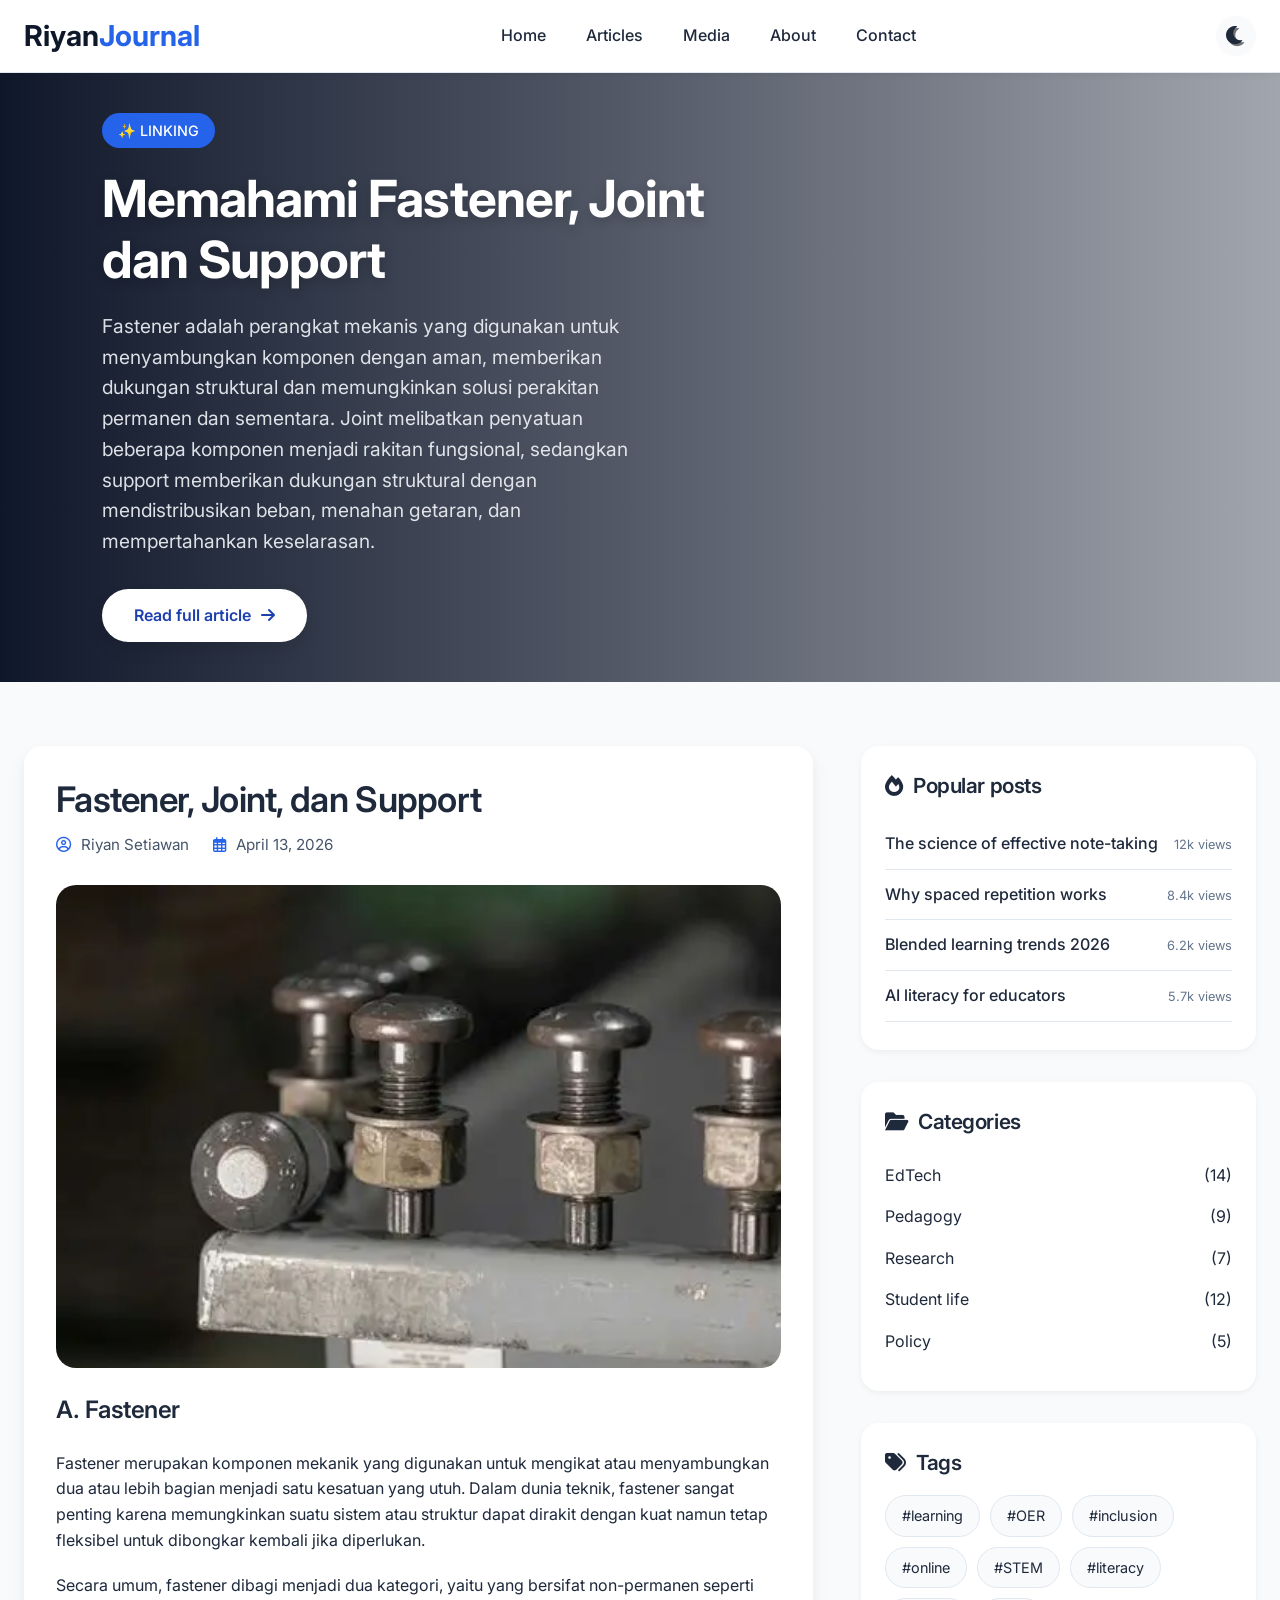
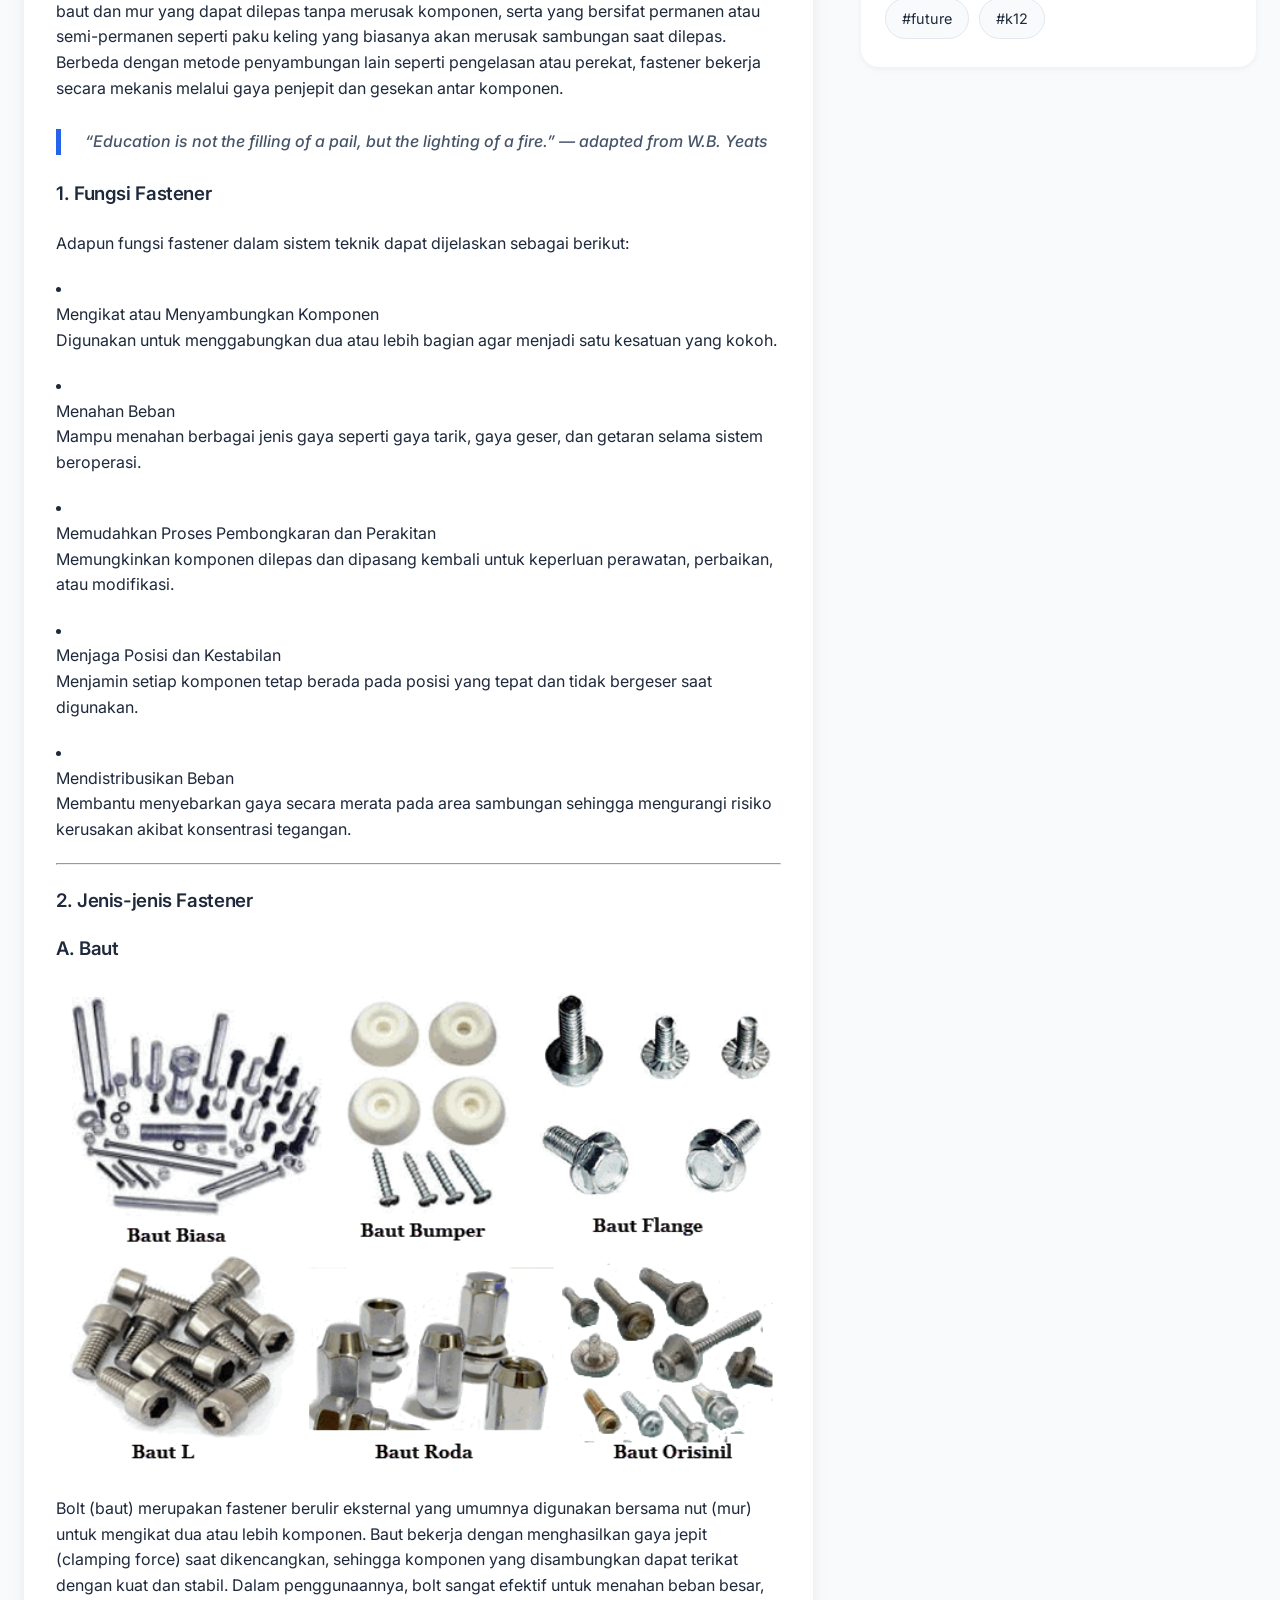
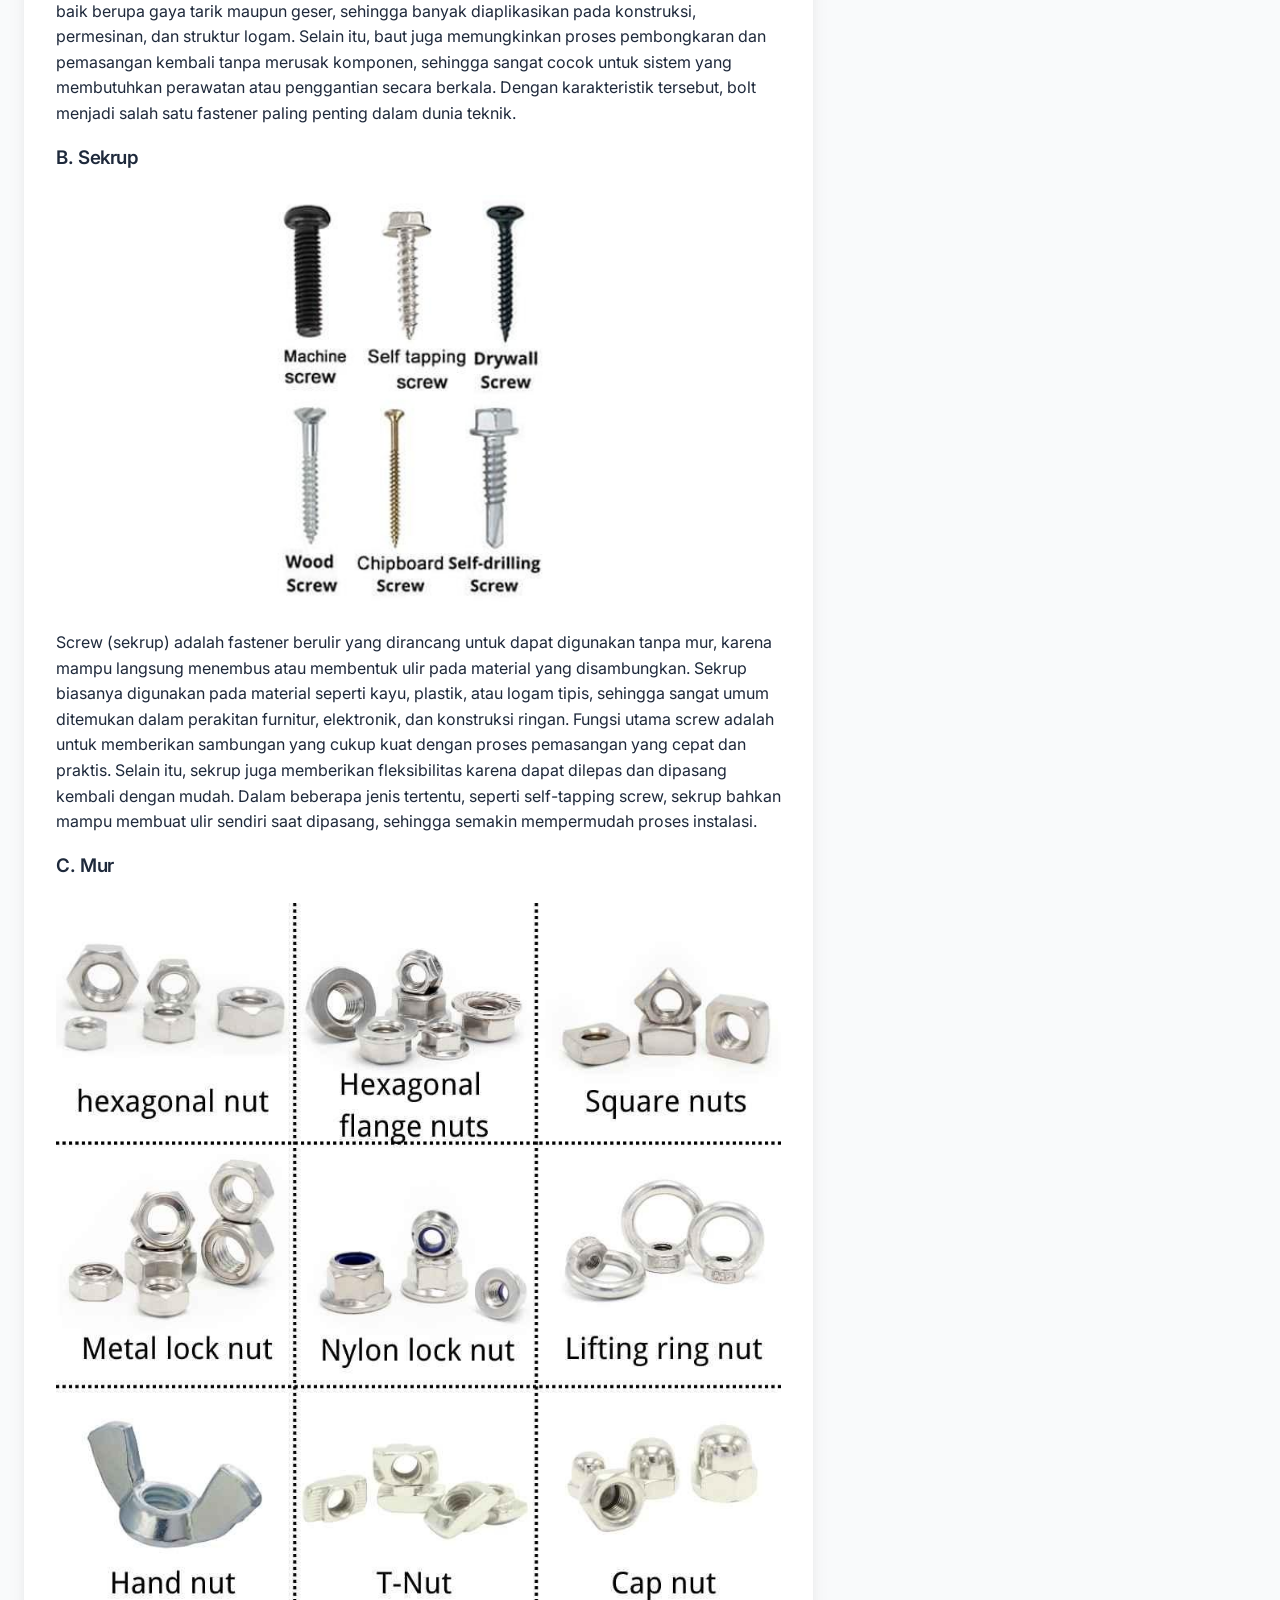
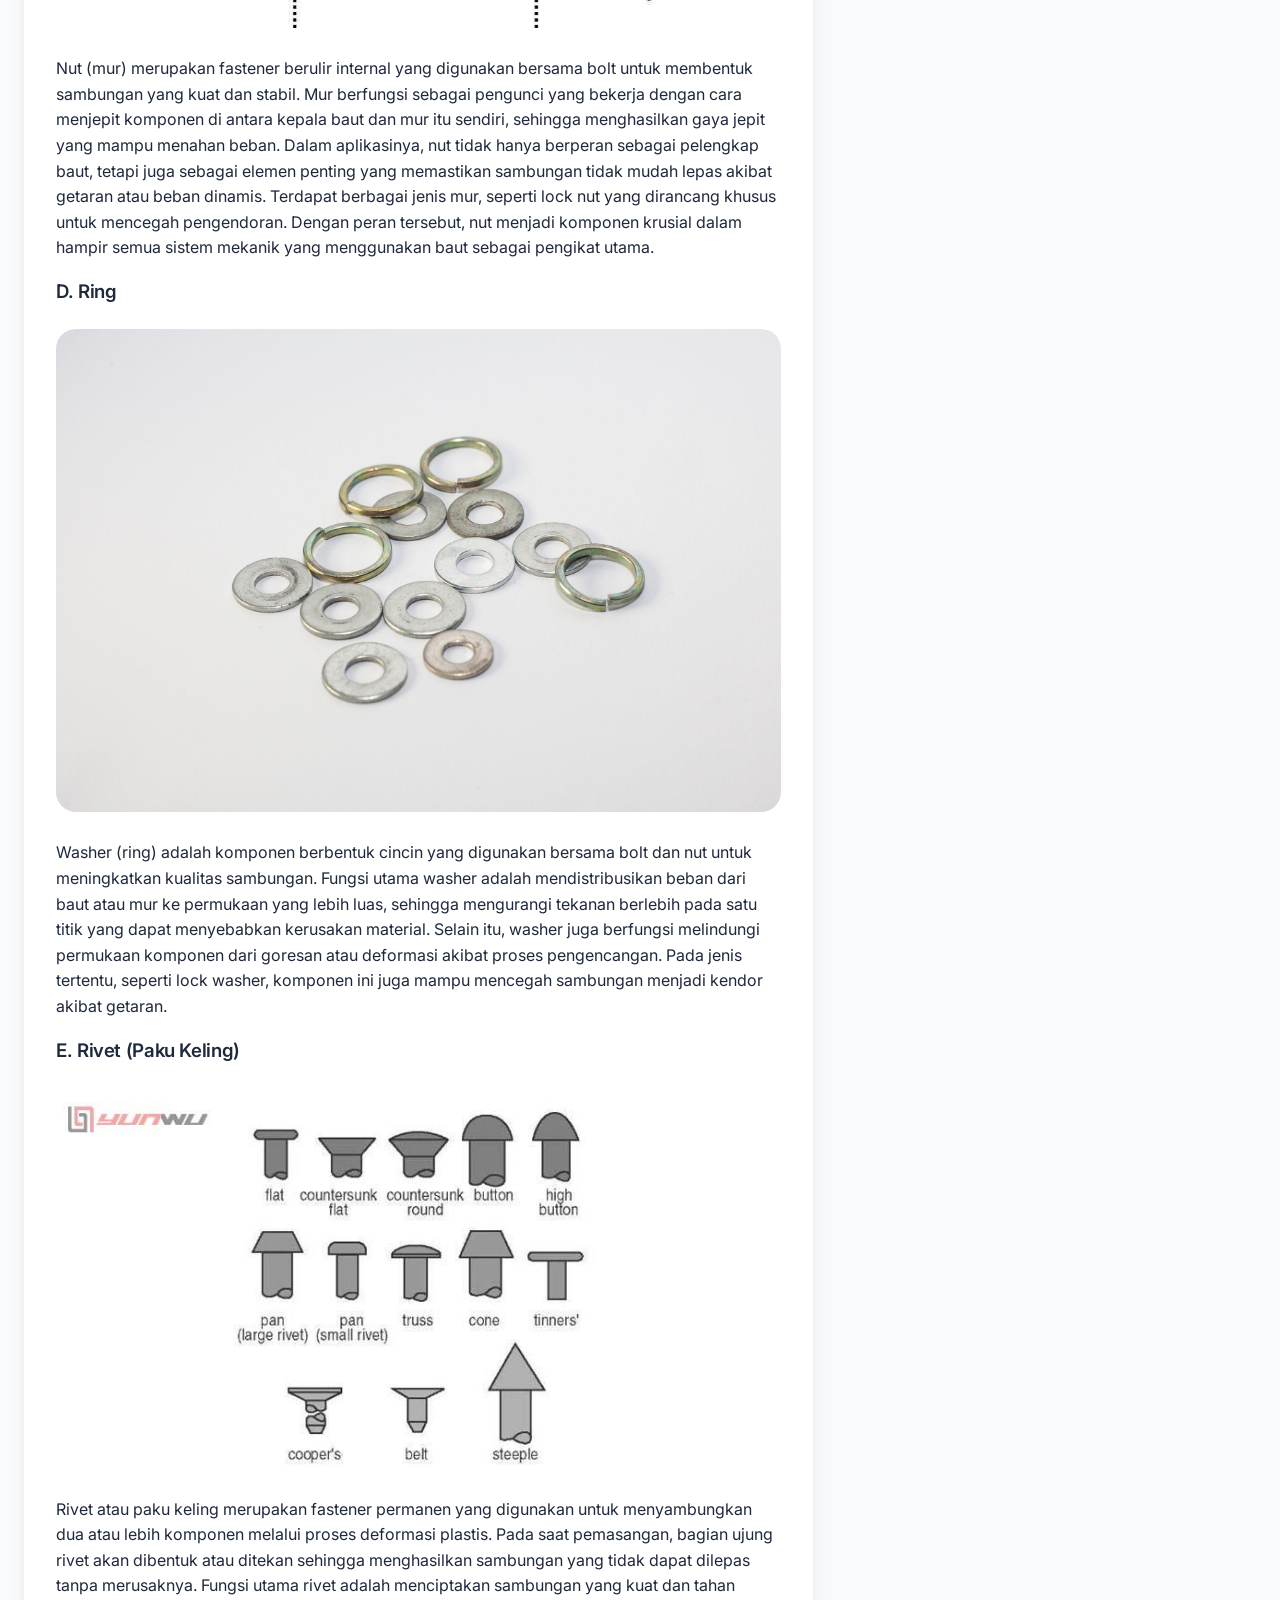
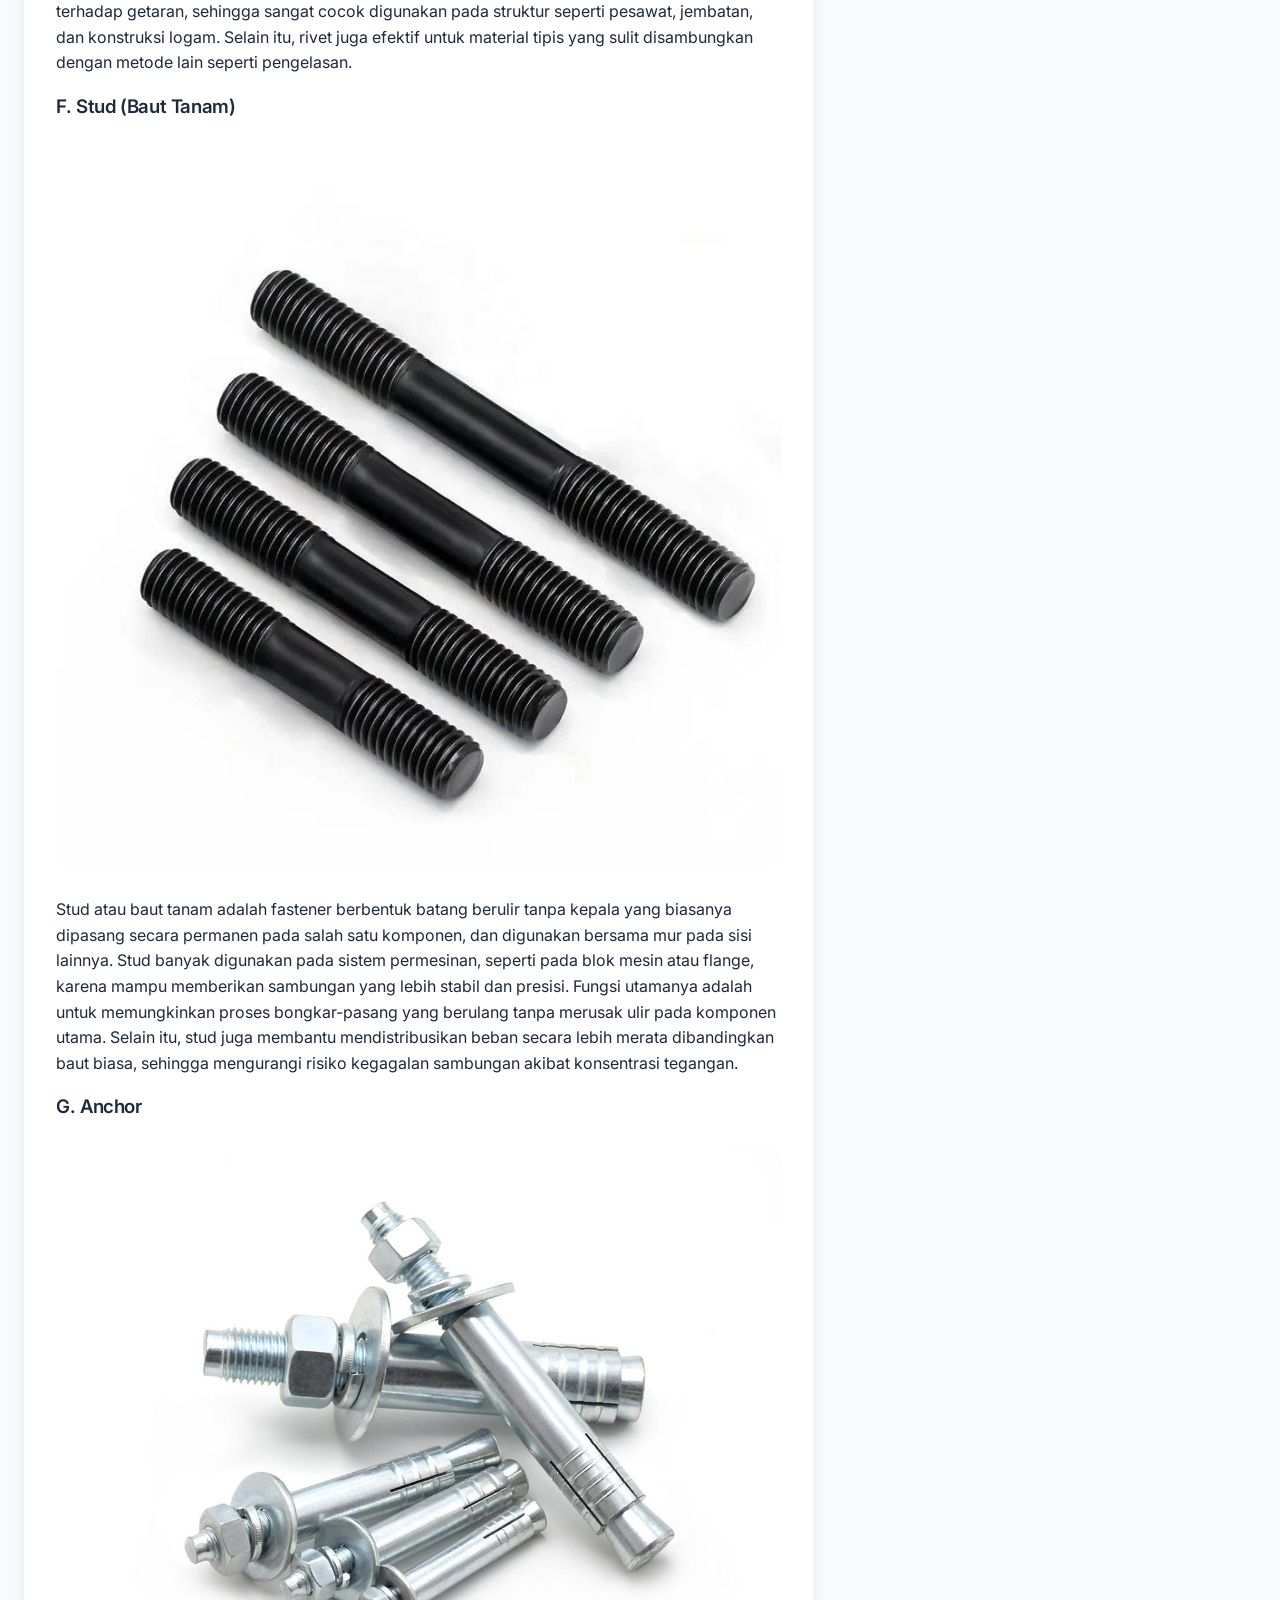
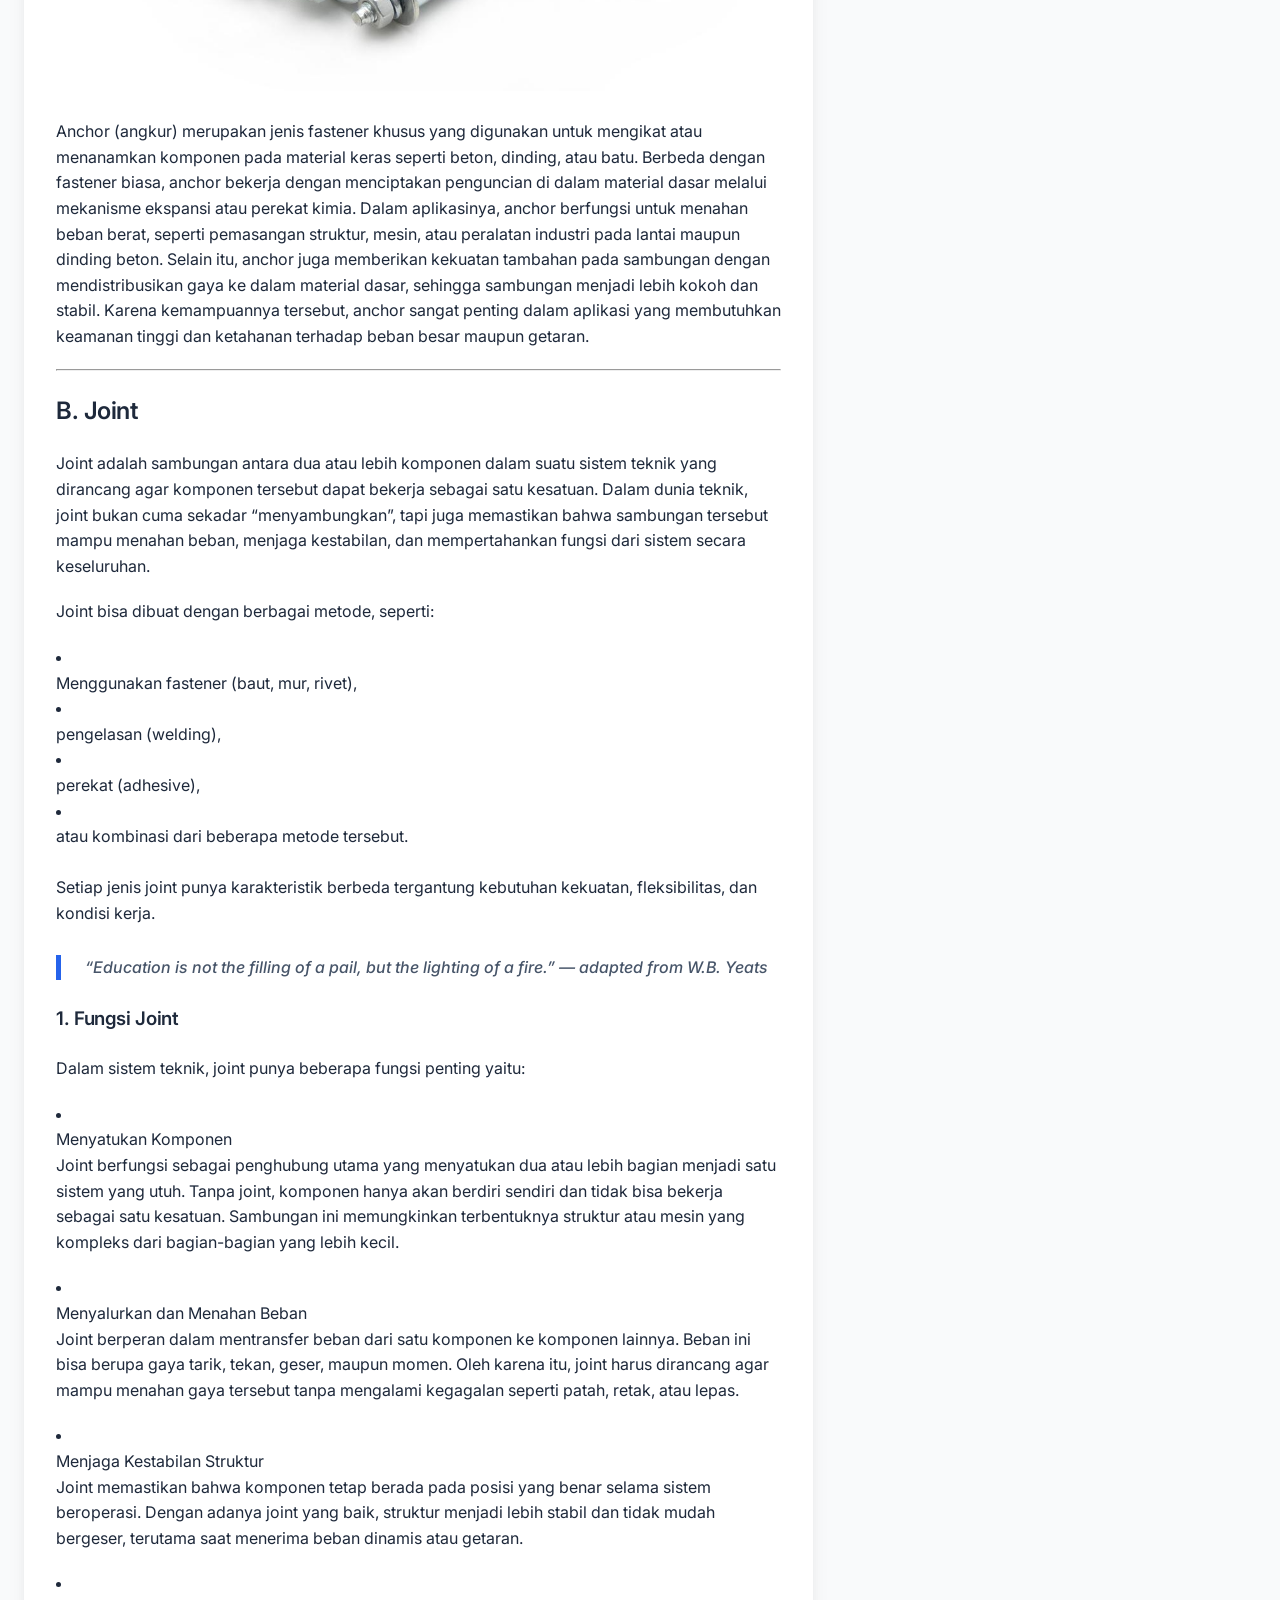
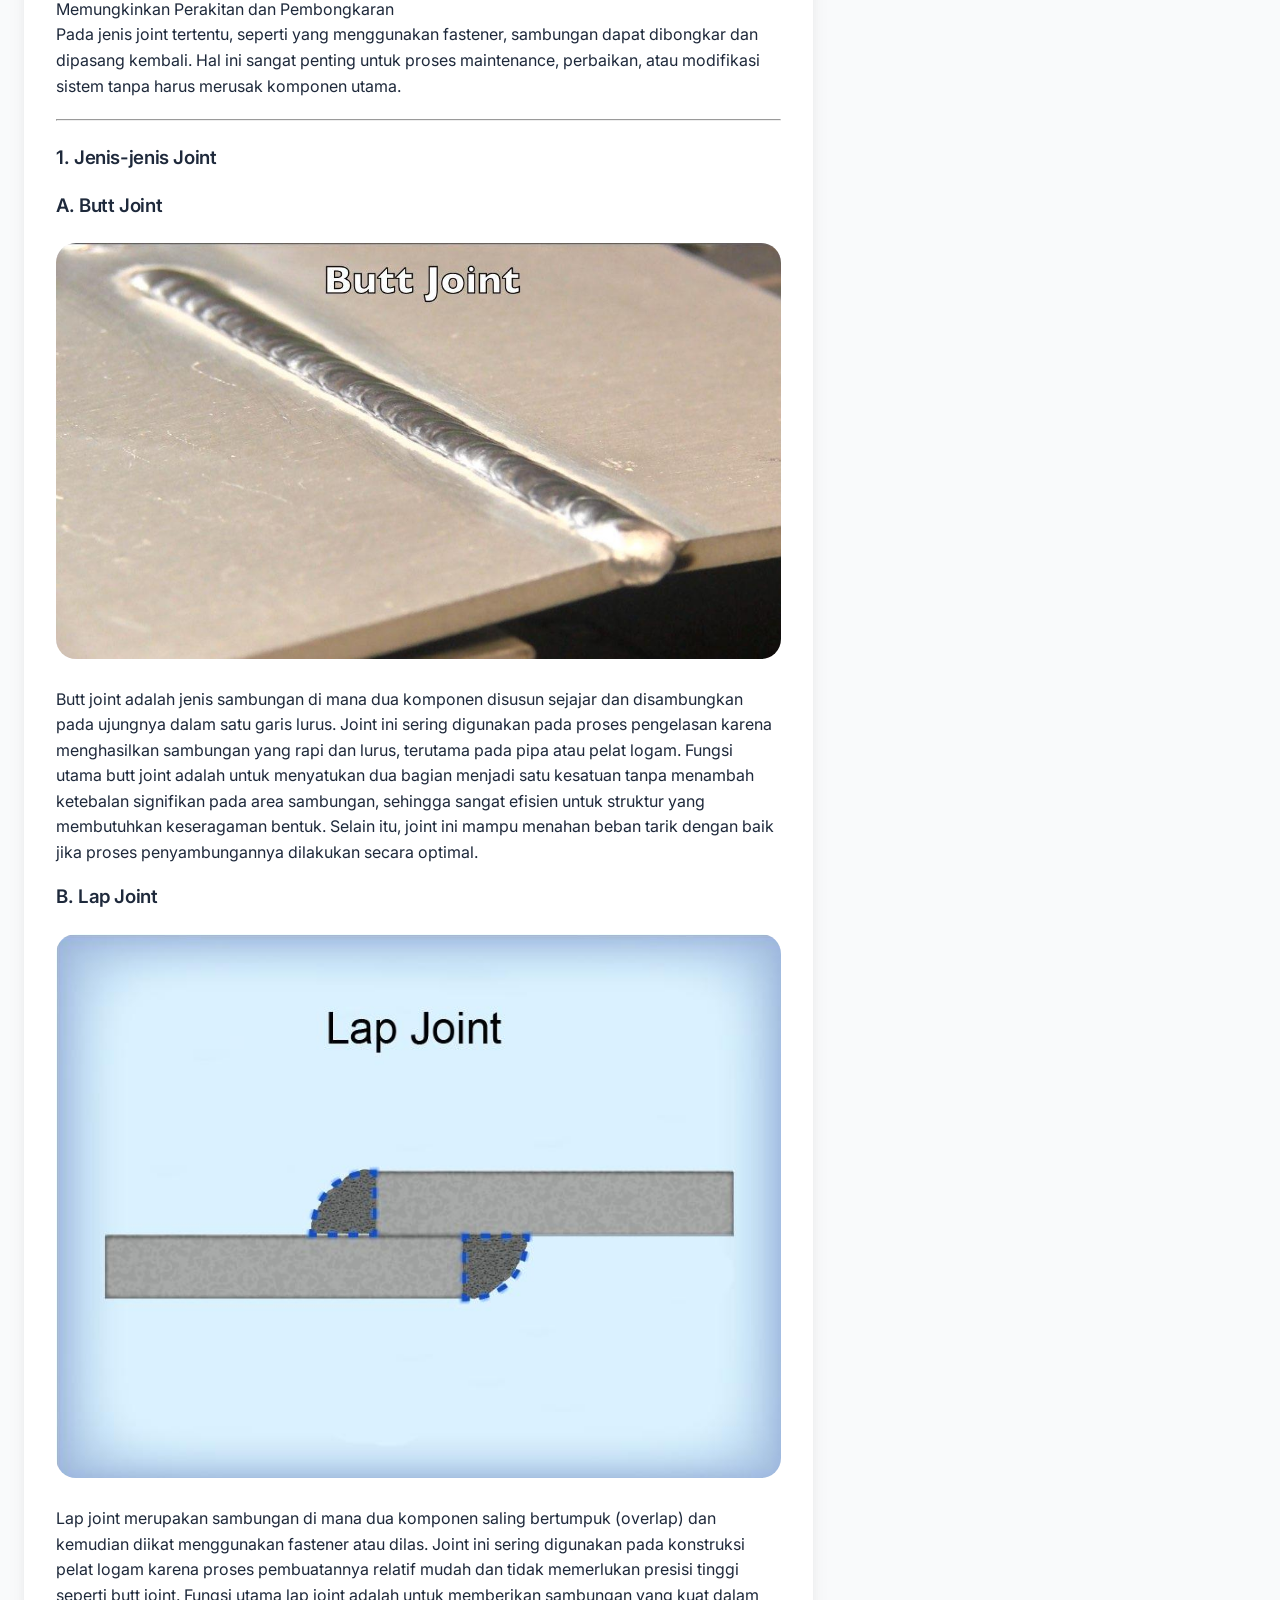
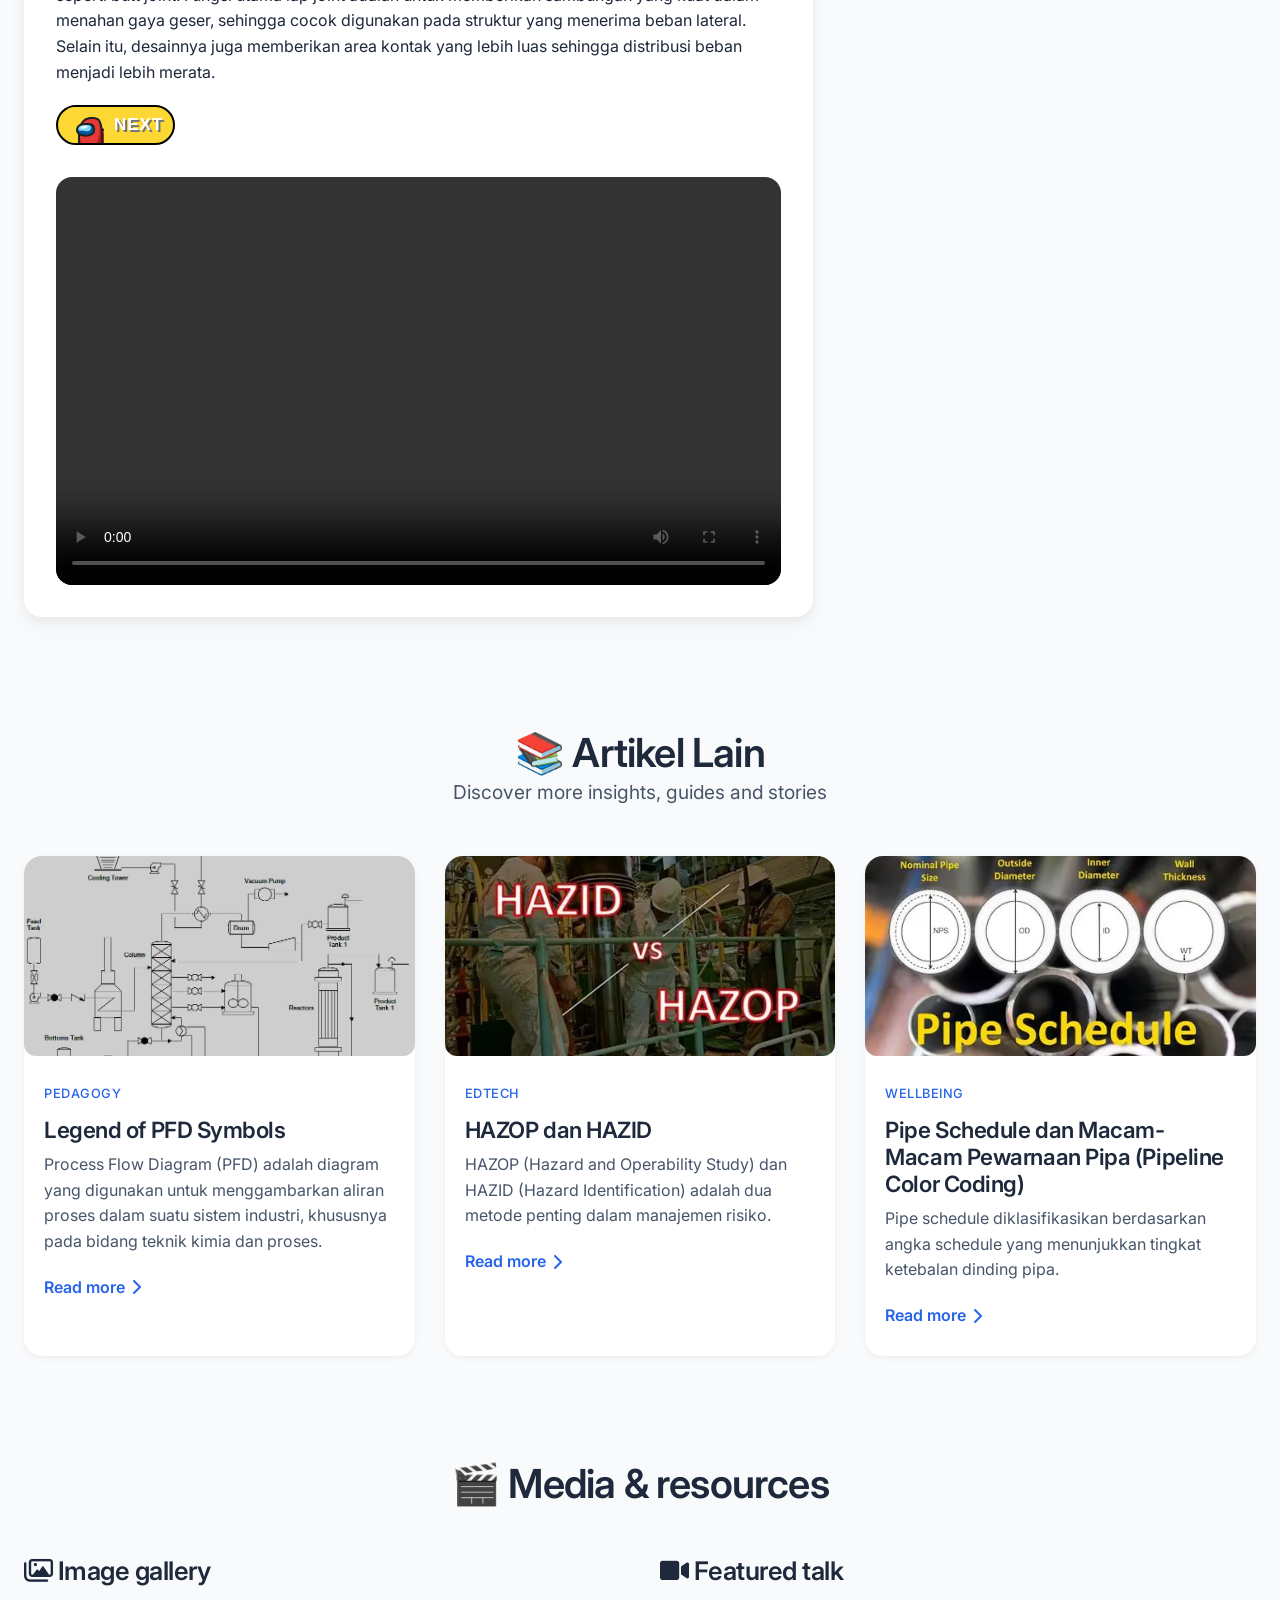
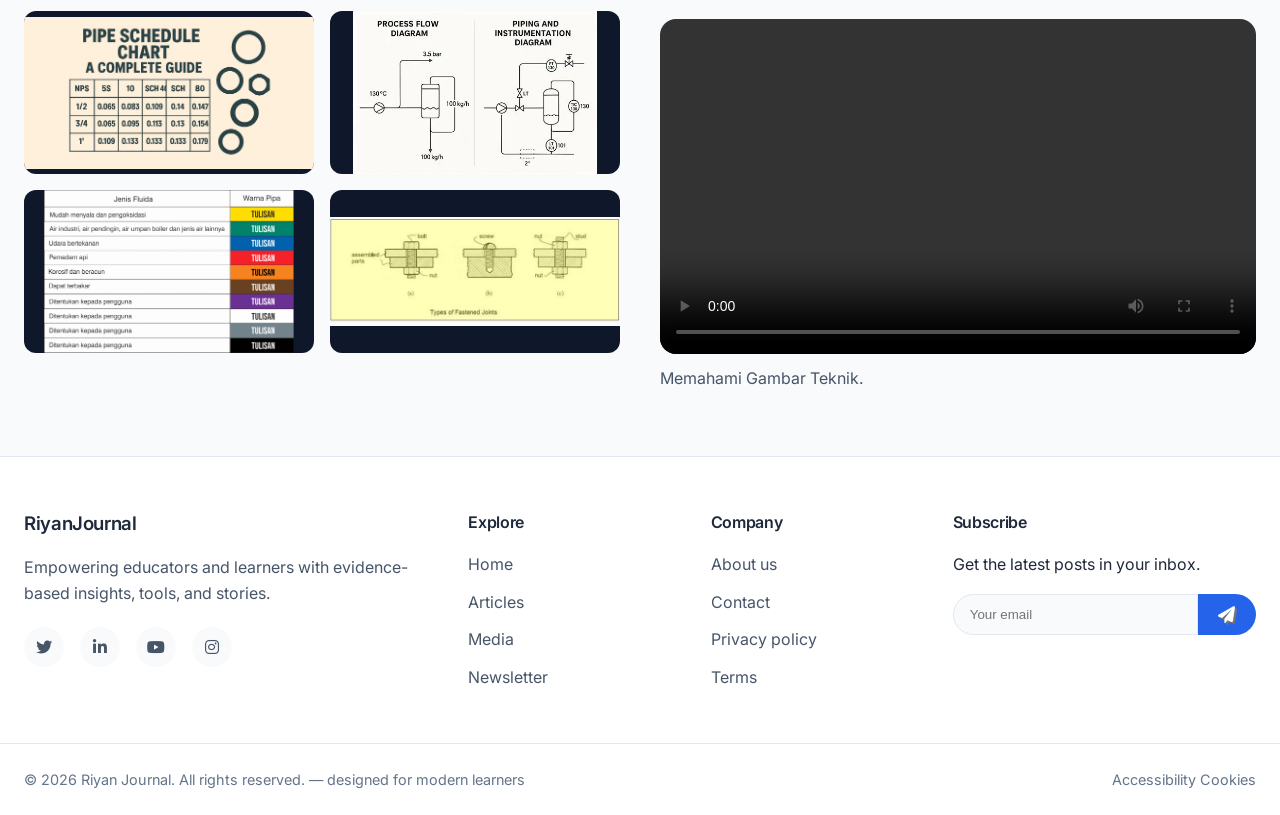
==== index.html @ f70265a1 "Add files via upload" ====
<!DOCTYPE html>
<html lang="en">
<head>
  <meta charset="UTF-8">
  <meta name="viewport" content="width=device-width, initial-scale=1.0, maximum-scale=1.0, user-scalable=yes">
  <title>Riyan Journal · modern learning blog</title>
  <!-- Font Awesome Icons (v6 free) -->
  <link rel="stylesheet" href="https://cdnjs.cloudflare.com/ajax/libs/font-awesome/6.0.0-beta3/css/all.min.css">
  <!-- Google Fonts: clean sans-serif -->
  <link href="https://fonts.googleapis.com/css2?family=Inter:opsz,wght@14..32,400;14..32,500;14..32,600;14..32,700&display=swap" rel="stylesheet">
  <link rel="stylesheet" href="style.css">
</head>
<body>
  <!-- NAVBAR -->
  <nav class="navbar">
    <div class="nav-container">
      <a href="#" class="logo">Riyan<span>Journal</span></a>
      <ul class="nav-menu" id="navMenu">
        <li><a href="#home" class="nav-link">Home</a></li>
        <li><a href="#articles" class="nav-link">Articles</a></li>
        <li><a href="#media" class="nav-link">Media</a></li>
        <li><a href="#about" class="nav-link">About</a></li>
        <li><a href="#contact" class="nav-link">Contact</a></li>
      </ul>
      <div class="nav-actions">
        <button class="dark-toggle" id="darkModeToggle" aria-label="Dark mode toggle">
          <i class="fas fa-moon"></i>
        </button>
        <div class="hamburger" id="hamburger">
          <span class="bar"></span>
          <span class="bar"></span>
          <span class="bar"></span>
        </div>
      </div>
    </div>
  </nav>

  <!-- HERO SECTION -->
  <header class="hero" id="home">
    <div class="hero-overlay"></div>
    <div class="hero-content">
      <span class="hero-tag">✨ LINKING</span>
      <h1 class="hero-title">Memahami Fastener, Joint dan Support</h1>
      <p class="hero-description">Fastener adalah perangkat mekanis yang digunakan untuk menyambungkan komponen dengan aman, memberikan dukungan struktural dan memungkinkan solusi perakitan permanen dan sementara. Joint melibatkan penyatuan beberapa komponen menjadi rakitan fungsional, sedangkan support memberikan dukungan struktural dengan mendistribusikan beban, menahan getaran, dan mempertahankan keselarasan.</p>
      <a href="#articles" class="btn btn-primary">Read full article <i class="fas fa-arrow-right"></i></a>
    </div>
  </header>

  <main>
    <!-- MAIN CONTENT AREA (article + sidebar) -->
    <section class="main-content-section fade-on-scroll" id="articles">
      <div class="container main-grid">
        <!-- article column -->
        <article class="blog-post">
          <h2 class="post-title">Fastener, Joint, dan Support</h2>
          <div class="post-meta">
            <span><i class="far fa-user-circle"></i> Riyan Setiawan</span>
            <span><i class="far fa-calendar-alt"></i> April 13, 2026</span>
          </div>
          <figure class="post-image">
            <img class="preview-img" class="preview-img" class="preview-img" src="image/OIP.webp" alt="Placeholder: modern classroom">
          </figure>
          <div class="post-body">
            <h2>A. Fastener</h2><br>
            <p>Fastener merupakan komponen mekanik yang digunakan untuk mengikat atau menyambungkan dua atau lebih bagian menjadi satu kesatuan yang utuh. Dalam dunia teknik, fastener sangat penting karena memungkinkan suatu sistem atau struktur dapat dirakit dengan kuat namun tetap fleksibel untuk dibongkar kembali jika diperlukan. </p>
            <p>Secara umum, fastener dibagi menjadi dua kategori, yaitu yang bersifat non-permanen seperti baut dan mur yang dapat dilepas tanpa merusak komponen, serta yang bersifat permanen atau semi-permanen seperti paku keling yang biasanya akan merusak sambungan saat dilepas. Berbeda dengan metode penyambungan lain seperti pengelasan atau perekat, fastener bekerja secara mekanis melalui gaya penjepit dan gesekan antar komponen.</p>
            <blockquote>“Education is not the filling of a pail, but the lighting of a fire.” — adapted from W.B. Yeats</blockquote>

            <h3>1. Fungsi Fastener</h3><br>
            <p>Adapun fungsi fastener dalam sistem teknik dapat dijelaskan sebagai berikut:</p>
              <li>
                <ol>Mengikat atau Menyambungkan Komponen</ol>
                <p>Digunakan untuk menggabungkan dua atau lebih bagian agar menjadi satu kesatuan yang kokoh.</p>
              <li>
                <ul>Menahan Beban</ul>
              <p>Mampu menahan berbagai jenis gaya seperti gaya tarik, gaya geser, dan getaran selama sistem beroperasi.</p>
              </li>
              <li>
                <ul>Memudahkan Proses Pembongkaran dan Perakitan</ul>
              <p>Memungkinkan komponen dilepas dan dipasang kembali untuk keperluan perawatan, perbaikan, atau modifikasi.</p>
            </li>
              <li>
                <ul>Menjaga Posisi dan Kestabilan</ul>
              <p>Menjamin setiap komponen tetap berada pada posisi yang tepat dan tidak bergeser saat digunakan.</p>
              </li>
              <li>
                <ul>Mendistribusikan Beban</ul>
                <p>Membantu menyebarkan gaya secara merata pada area sambungan sehingga mengurangi risiko kerusakan akibat konsentrasi tegangan.</p>
              </li><hr><br>

              <h3>2. Jenis-jenis Fastener</h3><br>
              <h3>A. Baut</h3><br>
            <figure class="post-image">
            <img class="preview-img" class="preview-img" src="image/baut.gif" alt="Placeholder: baut">
            </figure>
              <p>Bolt (baut) merupakan fastener berulir eksternal yang umumnya digunakan bersama nut (mur) untuk mengikat dua atau lebih komponen. Baut bekerja dengan menghasilkan gaya jepit (clamping force) saat dikencangkan, sehingga komponen yang disambungkan dapat terikat dengan kuat dan stabil. Dalam penggunaannya, bolt sangat efektif untuk menahan beban besar, baik berupa gaya tarik maupun geser, sehingga banyak diaplikasikan pada konstruksi, permesinan, dan struktur logam. Selain itu, baut juga memungkinkan proses pembongkaran dan pemasangan kembali tanpa merusak komponen, sehingga sangat cocok untuk sistem yang membutuhkan perawatan atau penggantian secara berkala. Dengan karakteristik tersebut, bolt menjadi salah satu fastener paling penting dalam dunia teknik.</p>

              <h3>B. Sekrup</h3><br>
            <figure class="post-image">
            <img class="preview-img" class="preview-img" src="image/sekrup.jfif" alt="Placeholder: modern classroom">
            </figure>
              <p>Screw (sekrup) adalah fastener berulir yang dirancang untuk dapat digunakan tanpa mur, karena mampu langsung menembus atau membentuk ulir pada material yang disambungkan. Sekrup biasanya digunakan pada material seperti kayu, plastik, atau logam tipis, sehingga sangat umum ditemukan dalam perakitan furnitur, elektronik, dan konstruksi ringan. Fungsi utama screw adalah untuk memberikan sambungan yang cukup kuat dengan proses pemasangan yang cepat dan praktis. Selain itu, sekrup juga memberikan fleksibilitas karena dapat dilepas dan dipasang kembali dengan mudah. Dalam beberapa jenis tertentu, seperti self-tapping screw, sekrup bahkan mampu membuat ulir sendiri saat dipasang, sehingga semakin mempermudah proses instalasi.</p>

              <h3>C. Mur</h3><br>
            <figure class="post-image">
            <img class="preview-img" class="preview-img" src="image/mur.jfif" alt="Placeholder: Mur">
            </figure>
              <p>Nut (mur) merupakan fastener berulir internal yang digunakan bersama bolt untuk membentuk sambungan yang kuat dan stabil. Mur berfungsi sebagai pengunci yang bekerja dengan cara menjepit komponen di antara kepala baut dan mur itu sendiri, sehingga menghasilkan gaya jepit yang mampu menahan beban. Dalam aplikasinya, nut tidak hanya berperan sebagai pelengkap baut, tetapi juga sebagai elemen penting yang memastikan sambungan tidak mudah lepas akibat getaran atau beban dinamis. Terdapat berbagai jenis mur, seperti lock nut yang dirancang khusus untuk mencegah pengendoran. Dengan peran tersebut, nut menjadi komponen krusial dalam hampir semua sistem mekanik yang menggunakan baut sebagai pengikat utama.</p>

              <h3>D. Ring</h3><br>
            <figure class="post-image">
            <img class="preview-img" class="preview-img" src="image/ring.jfif" alt="Placeholder: Mur">
            </figure>
              <p>Washer (ring) adalah komponen berbentuk cincin yang digunakan bersama bolt dan nut untuk meningkatkan kualitas sambungan. Fungsi utama washer adalah mendistribusikan beban dari baut atau mur ke permukaan yang lebih luas, sehingga mengurangi tekanan berlebih pada satu titik yang dapat menyebabkan kerusakan material. Selain itu, washer juga berfungsi melindungi permukaan komponen dari goresan atau deformasi akibat proses pengencangan. Pada jenis tertentu, seperti lock washer, komponen ini juga mampu mencegah sambungan menjadi kendor akibat getaran.</p>

              <h3>E. Rivet (Paku Keling)</h3><br>
            <figure class="post-image">
            <img class="preview-img" class="preview-img" src="image/paku keling.jfif" alt="Placeholder: Paku Keling">
            </figure>
              <p>Rivet atau paku keling merupakan fastener permanen yang digunakan untuk menyambungkan dua atau lebih komponen melalui proses deformasi plastis. Pada saat pemasangan, bagian ujung rivet akan dibentuk atau ditekan sehingga menghasilkan sambungan yang tidak dapat dilepas tanpa merusaknya. Fungsi utama rivet adalah menciptakan sambungan yang kuat dan tahan terhadap getaran, sehingga sangat cocok digunakan pada struktur seperti pesawat, jembatan, dan konstruksi logam. Selain itu, rivet juga efektif untuk material tipis yang sulit disambungkan dengan metode lain seperti pengelasan.</p>

              <h3>F. Stud (Baut Tanam)</h3><br>
            <figure class="post-image">
            <img class="preview-img" class="preview-img" src="image/baut tanam.jfif" alt="Placeholder: Baut Tanam">
            </figure>
              <p>Stud atau baut tanam adalah fastener berbentuk batang berulir tanpa kepala yang biasanya dipasang secara permanen pada salah satu komponen, dan digunakan bersama mur pada sisi lainnya. Stud banyak digunakan pada sistem permesinan, seperti pada blok mesin atau flange, karena mampu memberikan sambungan yang lebih stabil dan presisi. Fungsi utamanya adalah untuk memungkinkan proses bongkar-pasang yang berulang tanpa merusak ulir pada komponen utama. Selain itu, stud juga membantu mendistribusikan beban secara lebih merata dibandingkan baut biasa, sehingga mengurangi risiko kegagalan sambungan akibat konsentrasi tegangan.</p>

              <h3>G. Anchor</h3><br>
            <figure class="post-image">
            <img class="preview-img" src="image/anchor.jfif" alt="Placeholder: Anchor">
            </figure>
              <p>Anchor (angkur) merupakan jenis fastener khusus yang digunakan untuk mengikat atau menanamkan komponen pada material keras seperti beton, dinding, atau batu. Berbeda dengan fastener biasa, anchor bekerja dengan menciptakan penguncian di dalam material dasar melalui mekanisme ekspansi atau perekat kimia. Dalam aplikasinya, anchor berfungsi untuk menahan beban berat, seperti pemasangan struktur, mesin, atau peralatan industri pada lantai maupun dinding beton. Selain itu, anchor juga memberikan kekuatan tambahan pada sambungan dengan mendistribusikan gaya ke dalam material dasar, sehingga sambungan menjadi lebih kokoh dan stabil. Karena kemampuannya tersebut, anchor sangat penting dalam aplikasi yang membutuhkan keamanan tinggi dan ketahanan terhadap beban besar maupun getaran.</p>
              <hr><br>

              <h2>B. Joint</h2><br>
            <p>Joint adalah sambungan antara dua atau lebih komponen dalam suatu sistem teknik yang dirancang agar komponen tersebut dapat bekerja sebagai satu kesatuan. Dalam dunia teknik, joint bukan cuma sekadar “menyambungkan”, tapi juga memastikan bahwa sambungan tersebut mampu menahan beban, menjaga kestabilan, dan mempertahankan fungsi dari sistem secara keseluruhan.</p>
            <p>Joint bisa dibuat dengan berbagai metode, seperti:</p>
            <li><ul>Menggunakan fastener (baut, mur, rivet),</ul></li>
            <li><ul>pengelasan (welding),</ul></li>
            <li><ul>perekat (adhesive),</ul></li>
            <li><ul>atau kombinasi dari beberapa metode tersebut.</ul></li>
            <p><br>Setiap jenis joint punya karakteristik berbeda tergantung kebutuhan kekuatan, fleksibilitas, dan kondisi kerja.</p>
            <blockquote>“Education is not the filling of a pail, but the lighting of a fire.” — adapted from W.B. Yeats</blockquote>

            <h3>1. Fungsi Joint</h3><br>
            <p>Dalam sistem teknik, joint punya beberapa fungsi penting yaitu:</p>
              <li>
                <ol>Menyatukan Komponen</ol>
                <p>Joint berfungsi sebagai penghubung utama yang menyatukan dua atau lebih bagian menjadi satu sistem yang utuh. Tanpa joint, komponen hanya akan berdiri sendiri dan tidak bisa bekerja sebagai satu kesatuan. Sambungan ini memungkinkan terbentuknya struktur atau mesin yang kompleks dari bagian-bagian yang lebih kecil.</p>
              <li>
                <ul>Menyalurkan dan Menahan Beban</ul>
              <p>Joint berperan dalam mentransfer beban dari satu komponen ke komponen lainnya. Beban ini bisa berupa gaya tarik, tekan, geser, maupun momen. Oleh karena itu, joint harus dirancang agar mampu menahan gaya tersebut tanpa mengalami kegagalan seperti patah, retak, atau lepas.</p>
              </li>
              <li>
                <ul>Menjaga Kestabilan Struktur</ul>
              <p>Joint memastikan bahwa komponen tetap berada pada posisi yang benar selama sistem beroperasi. Dengan adanya joint yang baik, struktur menjadi lebih stabil dan tidak mudah bergeser, terutama saat menerima beban dinamis atau getaran.</p>
            </li>
              <li>
                <ul>Memungkinkan Perakitan dan Pembongkaran</ul>
              <p>Pada jenis joint tertentu, seperti yang menggunakan fastener, sambungan dapat dibongkar dan dipasang kembali. Hal ini sangat penting untuk proses maintenance, perbaikan, atau modifikasi sistem tanpa harus merusak komponen utama.</p>
              </li><hr><br>

              <h3>1. Jenis-jenis Joint</h3><br>
              <h3>A. Butt Joint</h3><br>
            <figure class="post-image">
            <img class="preview-img" src="image/butt joint.jfif" alt="Placeholder: butt joint">
            </figure>
              <p>Butt joint adalah jenis sambungan di mana dua komponen disusun sejajar dan disambungkan pada ujungnya dalam satu garis lurus. Joint ini sering digunakan pada proses pengelasan karena menghasilkan sambungan yang rapi dan lurus, terutama pada pipa atau pelat logam. Fungsi utama butt joint adalah untuk menyatukan dua bagian menjadi satu kesatuan tanpa menambah ketebalan signifikan pada area sambungan, sehingga sangat efisien untuk struktur yang membutuhkan keseragaman bentuk. Selain itu, joint ini mampu menahan beban tarik dengan baik jika proses penyambungannya dilakukan secara optimal.</p>

              <h3>B. Lap Joint</h3><br>
            <figure class="post-image">
            <img class="preview-img" src="image/lap joint.jfif" alt="Placeholder: lap joint">
            </figure>
              <p>Lap joint merupakan sambungan di mana dua komponen saling bertumpuk (overlap) dan kemudian diikat menggunakan fastener atau dilas. Joint ini sering digunakan pada konstruksi pelat logam karena proses pembuatannya relatif mudah dan tidak memerlukan presisi tinggi seperti butt joint. Fungsi utama lap joint adalah untuk memberikan sambungan yang kuat dalam menahan gaya geser, sehingga cocok digunakan pada struktur yang menerima beban lateral. Selain itu, desainnya juga memberikan area kontak yang lebih luas sehingga distribusi beban menjadi lebih merata.</p>

          <!-- Tombol lanjut --> 
<button onclick="window.location.href='index-1.html'">
  <svg
    xmlns="http://www.w3.org/2000/svg"
    viewBox="0 0 36 36"
    width="36px"
    height="36px"
  >
    <rect width="36" height="36" x="0" y="0" fill="#fdd835"></rect>
    <path
      fill="#e53935"
      d="M38.67,42H11.52C11.27,40.62,11,38.57,11,36c0-5,0-11,0-11s1.44-7.39,3.22-9.59 c1.67-2.06,2.76-3.48,6.78-4.41c3-0.7,7.13-0.23,9,1c2.15,1.42,3.37,6.67,3.81,11.29c1.49-0.3,5.21,0.2,5.5,1.28 C40.89,30.29,39.48,38.31,38.67,42z"
    ></path>
    <path
      fill="#b71c1c"
      d="M39.02,42H11.99c-0.22-2.67-0.48-7.05-0.49-12.72c0.83,4.18,1.63,9.59,6.98,9.79 c3.48,0.12,8.27,0.55,9.83-2.45c1.57-3,3.72-8.95,3.51-15.62c-0.19-5.84-1.75-8.2-2.13-8.7c0.59,0.66,3.74,4.49,4.01,11.7 c0.03,0.83,0.06,1.72,0.08,2.66c4.21-0.15,5.93,1.5,6.07,2.35C40.68,33.85,39.8,38.9,39.02,42z"
    ></path>
    <path
      fill="#212121"
      d="M35,27.17c0,3.67-0.28,11.2-0.42,14.83h-2C32.72,38.42,33,30.83,33,27.17 c0-5.54-1.46-12.65-3.55-14.02c-1.65-1.08-5.49-1.48-8.23-0.85c-3.62,0.83-4.57,1.99-6.14,3.92L15,16.32 c-1.31,1.6-2.59,6.92-3,8.96v10.8c0,2.58,0.28,4.61,0.54,5.92H10.5c-0.25-1.41-0.5-3.42-0.5-5.92l0.02-11.09 c0.15-0.77,1.55-7.63,3.43-9.94l0.08-0.09c1.65-2.03,2.96-3.63,7.25-4.61c3.28-0.76,7.67-0.25,9.77,1.13 C33.79,13.6,35,22.23,35,27.17z"
    ></path>
    <path
      fill="#01579b"
      d="M17.165,17.283c5.217-0.055,9.391,0.283,9,6.011c-0.391,5.728-8.478,5.533-9.391,5.337 c-0.913-0.196-7.826-0.043-7.696-5.337C9.209,18,13.645,17.32,17.165,17.283z"
    ></path>
    <path
      fill="#212121"
      d="M40.739,37.38c-0.28,1.99-0.69,3.53-1.22,4.62h-2.43c0.25-0.19,1.13-1.11,1.67-4.9 c0.57-4-0.23-11.79-0.93-12.78c-0.4-0.4-2.63-0.8-4.37-0.89l0.1-1.99c1.04,0.05,4.53,0.31,5.71,1.49 C40.689,24.36,41.289,33.53,40.739,37.38z"
    ></path>
    <path
      fill="#81d4fa"
      d="M10.154,20.201c0.261,2.059-0.196,3.351,2.543,3.546s8.076,1.022,9.402-0.554 c1.326-1.576,1.75-4.365-0.891-5.267C19.336,17.287,12.959,16.251,10.154,20.201z"
    ></path>
    <path
      fill="#212121"
      d="M17.615,29.677c-0.502,0-0.873-0.03-1.052-0.069c-0.086-0.019-0.236-0.035-0.434-0.06 c-5.344-0.679-8.053-2.784-8.052-6.255c0.001-2.698,1.17-7.238,8.986-7.32l0.181-0.002c3.444-0.038,6.414-0.068,8.272,1.818 c1.173,1.191,1.712,3,1.647,5.53c-0.044,1.688-0.785,3.147-2.144,4.217C22.785,29.296,19.388,29.677,17.615,29.677z M17.086,17.973 c-7.006,0.074-7.008,4.023-7.008,5.321c-0.001,3.109,3.598,3.926,6.305,4.27c0.273,0.035,0.48,0.063,0.601,0.089 c0.563,0.101,4.68,0.035,6.855-1.732c0.865-0.702,1.299-1.57,1.326-2.653c0.051-1.958-0.301-3.291-1.073-4.075 c-1.262-1.281-3.834-1.255-6.825-1.222L17.086,17.973z"
    ></path>
    <path
      fill="#e1f5fe"
      d="M15.078,19.043c1.957-0.326,5.122-0.529,4.435,1.304c-0.489,1.304-7.185,2.185-7.185,0.652 C12.328,19.467,15.078,19.043,15.078,19.043z"
    ></path>
  </svg>
  <span class="now">Page</span>
  <span class="play">Next</span>
</button>

          </div>
          <!-- embedded video -->
        <div class="video-wrapper">
          <video controls>
            <source src="video/videoplayback.mp4" type="video/mp4">
            Browser kamu tidak mendukung video.
          </video>
        </div>
        </article>

        <!-- SIDEBAR -->
        <aside class="sidebar">
          <div class="sidebar-widget">
            <h3><i class="fas fa-fire"></i> Popular posts</h3>
            <ul class="popular-list">
              <li><a href="#">The science of effective note-taking</a><span>12k views</span></li>
              <li><a href="#">Why spaced repetition works</a><span>8.4k views</span></li>
              <li><a href="#">Blended learning trends 2026</a><span>6.2k views</span></li>
              <li><a href="#">AI literacy for educators</a><span>5.7k views</span></li>
            </ul>
          </div>
          <div class="sidebar-widget">
            <h3><i class="fas fa-folder-open"></i> Categories</h3>
            <ul class="category-list">
              <li><a href="#">EdTech <span>(14)</span></a></li>
              <li><a href="#">Pedagogy <span>(9)</span></a></li>
              <li><a href="#">Research <span>(7)</span></a></li>
              <li><a href="#">Student life <span>(12)</span></a></li>
              <li><a href="#">Policy <span>(5)</span></a></li>
            </ul>
          </div>
          <div class="sidebar-widget">
            <h3><i class="fas fa-tags"></i> Tags</h3>
            <div class="tag-cloud">
              <a href="#" class="tag">#learning</a>
              <a href="#" class="tag">#OER</a>
              <a href="#" class="tag">#inclusion</a>
              <a href="#" class="tag">#online</a>
              <a href="#" class="tag">#STEM</a>
              <a href="#" class="tag">#literacy</a>
              <a href="#" class="tag">#future</a>
              <a href="#" class="tag">#k12</a>
            </div>
          </div>
        </aside>
      </div>
    </section>

    <!-- CONTENT CARDS SECTION (grid) -->
    <section class="cards-section fade-on-scroll">
      <div class="container">
        <div class="section-header">
          <h2 class="section-title">📚 Artikel Lain</h2>
          <p class="section-subtitle">Discover more insights, guides and stories</p>
        </div>
        <div class="cards-grid">
          <article class="card">
            <div class="card-img">
              <img class="preview-img" class="preview-img" src="image/pfd.jfif" alt="Placeholder article" loading="lazy">
            </div>
            <div class="card-content">
              <span class="card-category">Pedagogy</span>
              <h3>Legend of PFD Symbols</h3>
              <p>Process Flow Diagram (PFD) adalah diagram yang digunakan untuk menggambarkan aliran proses dalam suatu sistem industri, khususnya pada bidang teknik kimia dan proses.</p>
              <a href="artikel-1.html" class="btn-card">Read more <i class="fas fa-chevron-right"></i></a>
            </div>
          </article>
          <article class="card" >
            <div class="card-img">
              <img class="preview-img" src="image/hasad.webp" alt="Placeholder article" loading="lazy">
            </div>
            <div class="card-content">
              <span class="card-category">EdTech</span>
              <h3>HAZOP dan HAZID</h3>
              <p>HAZOP (Hazard and Operability Study) dan HAZID (Hazard Identification) adalah dua metode penting dalam manajemen risiko.
              </p>
              <a href="artikel-2.html" class="btn-card">Read more <i class="fas fa-chevron-right"></i></a>
            </div>
          </article>
          <article class="card">
            <div class="card-img">
              <img class="preview-img" src="image/pipe.webp" alt="Placeholder article" loading="lazy">
            </div>
            <div class="card-content">
              <span class="card-category">Wellbeing</span>
              <h3>Pipe Schedule dan Macam-Macam Pewarnaan Pipa (Pipeline Color Coding)</h3>
              <p>Pipe schedule diklasifikasikan berdasarkan angka schedule yang menunjukkan tingkat ketebalan dinding pipa.</p>
              <a href="artikel-3.html" class="btn-card">Read more <i class="fas fa-chevron-right"></i></a>
            </div>
          </article>
        </div>
      </div>
    </section>

    <!-- MEDIA SECTION (gallery + video embed) -->
    <section class="media-section fade-on-scroll" id="media">
      <div class="container">
        <div class="section-header">
          <h2 class="section-title">🎬 Media & resources</h2>
        </div>
        <div class="media-grid">
          <div class="gallery">
            <h3><i class="far fa-images"></i> Image gallery</h3>
            <div class="gallery-grid">
              <img class="preview-img" src="image/media2.webp" alt="campus life">
              <img class="preview-img" src="image/media3.webp" alt="library">
              <img class="preview-img" src="image/media 4.png" alt="workshop">
              <img class="preview-img" src="image/fastener & joint.jpg" alt="study group">
            </div>
          </div>
          <div class="featured-video">
            <h3><i class="fas fa-video"></i> Featured talk</h3>
            <div class="video-wrapper">
              <video controls>
                <source src="video/videoplayback1.mp4" type="video/mp4">
                Browser kamu tidak mendukung video.
              </video>
            </div>
            <p class="video-caption">Memahami Gambar Teknik.</p>
          </div>
        </div>
      </div>
    </section>
  </main>

  <!-- FOOTER -->
   <div id="contact">
  <footer class="footer" id="about">
    <div class="container footer-container">
      <div class="footer-col footer-about">
        <h3>Riyan<span>Journal</span></h3>
        <p>Empowering educators and learners with evidence-based insights, tools, and stories.</p>
        <div class="social-links">
          <a href="#" aria-label="Twitter"><i class="fab fa-twitter"></i></a>
          <a href="#" aria-label="LinkedIn"><i class="fab fa-linkedin-in"></i></a>
          <a href="#" aria-label="YouTube"><i class="fab fa-youtube"></i></a>
          <a href="#" aria-label="Instagram"><i class="fab fa-instagram"></i></a>
        </div>
      </div>
      <div class="footer-col">
        <h4>Explore</h4>
        <ul>
          <li><a href="#home">Home</a></li>
          <li><a href="#articles">Articles</a></li>
          <li><a href="#media">Media</a></li>
          <li><a href="#">Newsletter</a></li>
        </ul>
      </div>
      <div class="footer-col">
        <h4>Company</h4>
        <ul>
          <li><a href="#">About us</a></li>
          <li><a href="#">Contact</a></li>
          <li><a href="#">Privacy policy</a></li>
          <li><a href="#">Terms</a></li>
        </ul>
      </div>
      <div class="footer-col">
        <h4>Subscribe</h4>
        <p>Get the latest posts in your inbox.</p>
        <form class="footer-form">
          <input type="email" placeholder="Your email" aria-label="Email">
          <button type="submit"><i class="fas fa-paper-plane"></i></button>
        </form>
      </div>
    </div>
    <div class="footer-bottom">
      <div class="container footer-bottom-content">
        <p>© 2026 Riyan Journal. All rights reserved. — designed for modern learners</p>
        <div class="footer-links">
          <a href="#">Accessibility</a>
          <a href="#">Cookies</a>
        </div>
      </div>
    </div>
  </div>
  </footer>

  <div id="imageModal" class="image-modal"> 
  <span class="close">&times;</span>
  <img class="preview-img" class="modal-content" id="modalImg">
</div>

  <script src="script.js"></script>
</body>
</html>
---- style.css ----
/* style.css – modern, clean, educational tone */

/* CSS variables: soft blue/white/grey palette */
:root {
  --primary: #2563eb;
  --primary-dark: #1e40af;
  --primary-light: #dbeafe;
  --accent: #0f172a;
  --bg-light: #f9fafb;
  --bg-white: #ffffff;
  --text-dark: #1e293b;
  --text-muted: #475569;
  --text-light: #64748b;
  --border-light: #e2e8f0;
  --shadow-sm: 0 2px 8px rgba(0, 0, 0, 0.04), 0 2px 4px rgba(0, 0, 0, 0.02);
  --shadow-md: 0 8px 20px rgba(0, 0, 0, 0.05), 0 4px 8px rgba(0, 0, 0, 0.03);
  --transition: all 0.25s ease;
  --radius-card: 18px;
  --radius-sm: 12px;
}

body.dark-mode {
  --primary: #3b82f6;
  --primary-dark: #60a5fa;
  --primary-light: #1e293b;
  --accent: #e2e8f0;
  --bg-light: #0f172a;
  --bg-white: #1e293b;
  --text-dark: #f1f5f9;
  --text-muted: #cbd5e1;
  --text-light: #94a3b8;
  --border-light: #334155;
  --shadow-sm: 0 4px 10px rgba(0, 0, 0, 0.3);
  --shadow-md: 0 10px 25px rgba(0, 0, 0, 0.4);
}

* {
  margin: 0;
  padding: 0;
  box-sizing: border-box;
}

html {
  scroll-behavior: smooth;
}

body {
  font-family: 'Inter', sans-serif;
  background-color: var(--bg-light);
  color: var(--text-dark);
  line-height: 1.6;
  transition: background-color 0.3s, color 0.2s;
}

.container {
  max-width: 1280px;
  margin: 0 auto;
  padding: 0 24px;
}

/* article */
.article-content {
  font-size: 1.15rem;
  max-width: 800px;
}

/* Paragraf biar ada jarak */
.article-content p {
  margin-bottom: 18px;
}

/* Heading biar ada spasi */
.article-content h1 {
  font-size: 2.2rem;
  margin-top: 40px;
  margin-bottom: 16px;
}

.article-content h2 {
  font-size: 1.7rem;
  margin-top: 32px;
  margin-bottom: 14px;
}

.article-content h3 {
  font-size: 1.3rem;
  margin-top: 24px;
  margin-bottom: 10px;
}

/* List biar lega */
.article-content ul {
  margin-left: 24px;
  margin-bottom: 20px;
}

.article-content li {
  margin-bottom: 8px;
}

/* ---------- TYPOGRAPHY ---------- */
h1, h2, h3, h4 {
  font-weight: 600;
  line-height: 1.2;
  letter-spacing: -0.02em;
}

a {
  text-decoration: none;
  color: inherit;
}

img {
  max-width: 100%;
  height: auto;
  display: block;
  border-radius: var(--radius-sm);
   transition: transform 0.2s ease;
}

img:hover {
  transform: scale(1.03);
}

/* ---------- NAVBAR ---------- */
.navbar {
  background: var(--bg-white);
  box-shadow: var(--shadow-sm);
  position: sticky;
  top: 0;
  z-index: 100;
  border-bottom: 1px solid var(--border-light);
  backdrop-filter: blur(8px);
  background: var(--bg-white);
}

.nav-container {
  display: flex;
  align-items: center;
  justify-content: space-between;
  height: 72px;
  max-width: 1280px;
  margin: 0 auto;
  padding: 0 24px;
}

.logo {
  font-size: 1.8rem;
  font-weight: 700;
  color: var(--accent);
}

.logo span {
  color: var(--primary);
}

.nav-menu {
  display: flex;
  gap: 2.5rem;
  list-style: none;
}

.nav-link {
  font-weight: 500;
  color: var(--text-dark);
  transition: var(--transition);
  font-size: 1rem;
  padding-bottom: 4px;
  border-bottom: 2px solid transparent;
}

.nav-link:hover {
  color: var(--primary);
  border-bottom-color: var(--primary);
}

.nav-actions {
  display: flex;
  align-items: center;
  gap: 16px;
}

.dark-toggle {
  background: none;
  border: none;
  font-size: 1.3rem;
  color: var(--text-dark);
  cursor: pointer;
  width: 40px;
  height: 40px;
  border-radius: 40px;
  display: flex;
  align-items: center;
  justify-content: center;
  background: var(--bg-light);
  transition: var(--transition);
}
.dark-toggle:hover {
  background: var(--primary-light);
  color: var(--primary);
}

.hamburger {
  display: none;
  flex-direction: column;
  cursor: pointer;
}
.bar {
  width: 25px;
  height: 3px;
  background: var(--text-dark);
  margin: 3px 0;
  border-radius: 4px;
  transition: 0.3s;
}

/* ---------- HERO ---------- */
.hero {
  background: url('https://picsum.photos/id/24/1600/700') center/cover no-repeat;
  min-height: 520px;
  display: flex;
  align-items: center;
  position: relative;
  color: white;
}
.hero-overlay {
  position: absolute;
  inset: 0;
  background: linear-gradient(90deg, #0f172a 0%, rgba(15, 23, 42, 0.7) 50%, rgba(30, 41, 59, 0.4) 100%);
}
.hero-content {
  position: relative;
  max-width: 700px;
  margin-left: 8%;
  padding: 40px 20px 40px 0;
  z-index: 2;
}
.hero-tag {
  background: var(--primary);
  padding: 6px 16px;
  border-radius: 40px;
  font-size: 0.9rem;
  font-weight: 500;
  display: inline-block;
  margin-bottom: 20px;
  color: white;
}
.hero-title {
  font-size: 3.2rem;
  font-weight: 700;
  line-height: 1.2;
  margin-bottom: 20px;
  text-shadow: 0 4px 12px rgba(0,0,0,0.2);
}
.hero-description {
  font-size: 1.2rem;
  opacity: 0.9;
  margin-bottom: 32px;
  max-width: 550px;
  color: #f1f5f9;
}
.btn-primary {
  background: white;
  color: var(--primary-dark);
  padding: 14px 32px;
  border-radius: 60px;
  font-weight: 600;
  display: inline-flex;
  align-items: center;
  gap: 10px;
  box-shadow: 0 8px 16px rgba(0,0,0,0.1);
  transition: var(--transition);
}
.btn-primary i { transition: transform 0.2s; }
.btn-primary:hover {
  background: var(--primary-light);
  color: var(--primary-dark);
  transform: translateY(-2px);
}
.btn-primary:hover i { transform: translateX(4px); }

/* ---------- MAIN GRID (article + sidebar) ---------- */
.main-content-section {
  padding: 64px 0;
}
.main-grid {
  display: grid;
  grid-template-columns: 2fr 1fr;
  gap: 48px;
}
.blog-post {
  background: var(--bg-white);
  padding: 32px;
  border-radius: var(--radius-card);
  box-shadow: var(--shadow-md);
}
.post-title {
  font-size: 2.2rem;
  margin-bottom: 12px;
}
.post-meta {
  display: flex;
  gap: 24px;
  color: var(--text-muted);
  margin-bottom: 28px;
  font-size: 0.95rem;
}
.post-meta i { margin-right: 6px; color: var(--primary); }
.post-image img {
  width: 100%;
  border-radius: 20px;
  margin-bottom: 28px;
}
.post-body p {
  margin-bottom: 20px;
  color: var(--text-dark);
}
blockquote {
  border-left: 5px solid var(--primary);
  padding-left: 24px;
  font-style: italic;
  margin: 28px 0;
  color: var(--text-muted);
  font-weight: 500;
}
.video-wrapper {
  position: relative;
  padding-bottom: 56.25%;
  height: 0;
  margin-top: 32px;
}
.video-wrapper video {
  position: absolute;
  top: 0;
  left: 0;
  width: 100%;
  height: 100%;
  border-radius: 16px;
}

/* SIDEBAR */
.sidebar {
  display: flex;
  flex-direction: column;
  gap: 32px;
}
.sidebar-widget {
  background: var(--bg-white);
  padding: 28px 24px;
  border-radius: var(--radius-card);
  box-shadow: var(--shadow-sm);
}
.sidebar-widget h3 {
  font-size: 1.3rem;
  margin-bottom: 20px;
  display: flex;
  align-items: center;
  gap: 10px;
}
.popular-list, .category-list {
  list-style: none;
}
.popular-list li {
  display: flex;
  justify-content: space-between;
  align-items: baseline;
  padding: 12px 0;
  border-bottom: 1px solid var(--border-light);
}
.popular-list a {
  font-weight: 500;
  transition: var(--transition);
}
.popular-list a:hover { color: var(--primary); }
.popular-list span { font-size: 0.8rem; color: var(--text-light); }
.category-list li {
  padding: 8px 0;
}
.category-list a {
  display: flex;
  justify-content: space-between;
}
.tag-cloud {
  display: flex;
  flex-wrap: wrap;
  gap: 10px;
}
.tag {
  background: var(--bg-light);
  padding: 8px 16px;
  border-radius: 40px;
  font-size: 0.9rem;
  transition: var(--transition);
  border: 1px solid var(--border-light);
}
.tag:hover {
  background: var(--primary);
  color: white;
  border-color: var(--primary);
}

/* ---------- CARDS SECTION ---------- */
.cards-section {
  padding: 48px 0 72px;
}
.section-header {
  text-align: center;
  margin-bottom: 48px;
}
.section-title {
  font-size: 2.5rem;
  font-weight: 600;
}
.section-subtitle {
  color: var(--text-muted);
  font-size: 1.2rem;
}
.cards-grid {
  display: grid;
  grid-template-columns: repeat(3, 1fr);
  gap: 30px;
}
.card {
  background: var(--bg-white);
  border-radius: var(--radius-card);
  overflow: hidden;
  box-shadow: var(--shadow-sm);
  transition: var(--transition);
}
.card:hover {
  transform: translateY(-6px);
  box-shadow: var(--shadow-md);
}
.card-img img {
  width: 100%;
  height: 200px;
  object-fit: cover;
}
.card-content {
  padding: 24px 20px 28px;
}
.card-category {
  color: var(--primary);
  font-weight: 500;
  text-transform: uppercase;
  font-size: 0.8rem;
  letter-spacing: 0.5px;
}
.card h3 {
  margin: 12px 0 8px;
  font-size: 1.4rem;
}
.card p {
  color: var(--text-muted);
  margin-bottom: 20px;
}
.btn-card {
  color: var(--primary);
  font-weight: 600;
  display: inline-flex;
  align-items: center;
  gap: 6px;
}
.btn-card i { transition: transform 0.2s; }
.btn-card:hover i { transform: translateX(5px); }

/* ---------- MEDIA SECTION ---------- */
.media-section {
  padding: 32px 0 64px;
}
.media-grid {
  display: grid;
  grid-template-columns: 1fr 1fr;
  gap: 40px;
}
.gallery h3, .featured-video h3 {
  font-size: 1.6rem;
  margin-bottom: 24px;
}
.gallery-grid {
  display: grid;
  grid-template-columns: repeat(2, 1fr);
  gap: 16px;
}
.gallery-grid img {
  width: 100%;
  aspect-ratio: 16/9;
  object-fit: contain;
  background: #0f172a;
}
.gallery-grid img:hover {
  transform: scale(1.02);
}
.video-caption {
  margin-top: 12px;
  color: var(--text-muted);
}

/* ---------- FOOTER ---------- */
.footer {
  background: var(--bg-white);
  border-top: 1px solid var(--border-light);
  padding-top: 56px;
}
.footer-container {
  display: grid;
  grid-template-columns: 2fr 1fr 1fr 1.5fr;
  gap: 40px;
  padding-bottom: 40px;
}
.footer h3, .footer h4 {
  margin-bottom: 20px;
}
.footer-about p { color: var(--text-muted); margin: 16px 0 20px; }
.social-links {
  display: flex;
  gap: 16px;
}
.social-links a {
  background: var(--bg-light);
  width: 40px;
  height: 40px;
  border-radius: 50%;
  display: flex;
  align-items: center;
  justify-content: center;
  color: var(--text-dark);
  transition: var(--transition);
}
.social-links a:hover {
  background: var(--primary);
  color: white;
}
.footer-col ul { list-style: none; }
.footer-col li { margin-bottom: 12px; }
.footer-col a { color: var(--text-muted); transition: var(--transition); }
.footer-col a:hover { color: var(--primary); }
.footer-form {
  display: flex;
  margin-top: 16px;
}
.footer-form input {
  flex: 1;
  padding: 12px 16px;
  border: 1px solid var(--border-light);
  border-radius: 40px 0 0 40px;
  background: var(--bg-light);
  color: var(--text-dark);
}
.footer-form button {
  background: var(--primary);
  border: none;
  padding: 0 20px;
  border-radius: 0 40px 40px 0;
  color: white;
  cursor: pointer;
}
.footer-bottom {
  border-top: 1px solid var(--border-light);
  padding: 24px 0;
}
.footer-bottom-content {
  display: flex;
  justify-content: space-between;
  color: var(--text-light);
  font-size: 0.9rem;
}

/* ---------- FADE ON SCROLL (intersection observer) ---------- */
.fade-on-scroll {
  opacity: 0;
  transform: translateY(20px);
  transition: opacity 0.6s ease, transform 0.6s ease;
}
.fade-on-scroll.visible {
  opacity: 1;
  transform: translateY(0);
}

/* ---------- RESPONSIVE ---------- */
@media (max-width: 1024px) {
  .hero-title { font-size: 2.8rem; }
  .cards-grid { grid-template-columns: repeat(2, 1fr); }
  .media-grid { grid-template-columns: 1fr; }
}
@media (max-width: 768px) {
  .hamburger { display: flex; }
  .nav-menu {
    position: fixed;
    left: -100%;
    top: 72px;
    flex-direction: column;
    background: var(--bg-white);
    width: 100%;
    padding: 32px 24px;
    gap: 24px;
    box-shadow: var(--shadow-md);
    transition: 0.3s;
    border-bottom: 1px solid var(--border-light);
  }
  .nav-menu.active { left: 0; }
  .main-grid { grid-template-columns: 1fr; }
  .hero { min-height: 450px; }
  .hero-content { margin-left: 5%; }
  .hero-title { font-size: 2.2rem; }
  .cards-grid { grid-template-columns: 1fr; }
  .footer-container { grid-template-columns: 1fr; gap: 32px; }
  .footer-bottom-content { flex-direction: column; gap: 12px; text-align: center; }
  .media-grid .gallery-grid { grid-template-columns: 1fr 1fr; }
}
@media (max-width: 480px) {
  .container { padding: 0 16px; }
  .hero-title { font-size: 1.9rem; }
  .blog-post { padding: 20px; }
}

/* Tombol Lanjut */ 
button {
  display: flex;
  align-items: center;
  justify-content: center;
  gap: 10px;
  padding: 0 10px;
  color: white;
  text-shadow: 2px 2px rgb(116, 116, 116);
  text-transform: uppercase;
  cursor: pointer;
  border: solid 2px black;
  letter-spacing: 1px;
  font-weight: 600;
  font-size: 17px;
  background-color: hsl(49deg 98% 60%);
  border-radius: 50px;
  position: relative;
  overflow: hidden;
  transition: all 0.5s ease;
}

button:active {
  transform: scale(0.9);
  transition: all 100ms ease;
}

button svg {
  transition: all 0.5s ease;
  z-index: 2;
}

.play {
  transition: all 0.5s ease;
  transition-delay: 300ms;
}

button:hover svg {
  transform: scale(3) translate(50%);
}

.now {
  position: absolute;
  left: 0;
  transform: translateX(-100%);
  transition: all 0.5s ease;
  z-index: 2;
}

button:hover .now {
  transform: translateX(10px);
  transition-delay: 300ms;
}

button:hover .play {
  transform: translateX(200%);
  transition-delay: 300ms;
}

.image-modal {
  display: none;
  position: fixed;
  z-index: 9999;
  padding-top: 60px;
  left: 0;
  top: 0;
  width: 100%;
  height: 100%;
  background-color: rgba(0,0,0,0.9);
}

.image-modal img {
  margin: auto;
  display: block;
  max-width: 90%;
  max-height: 90%;
  border-radius: 12px;
}

.image-modal .close {
  position: absolute;
  top: 20px;
  right: 40px;
  color: white;
  font-size: 40px;
  cursor: pointer;
}
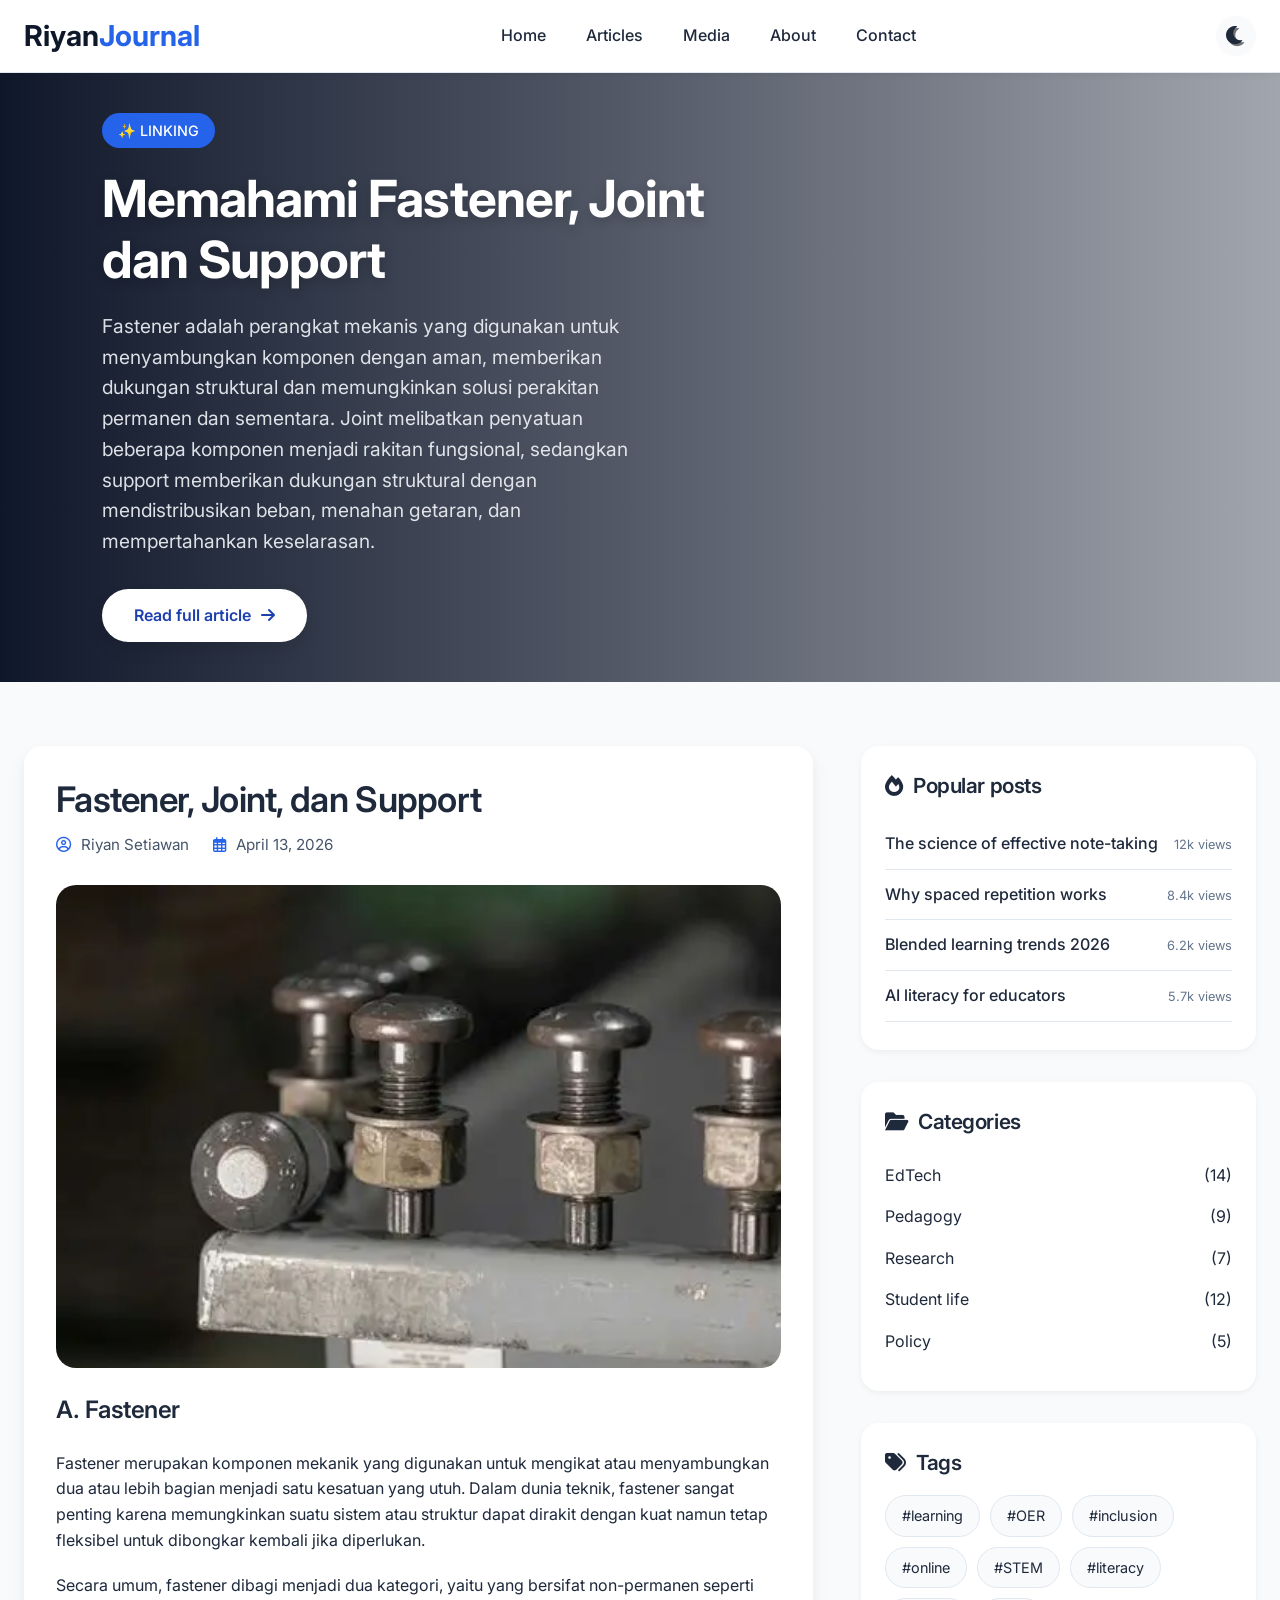
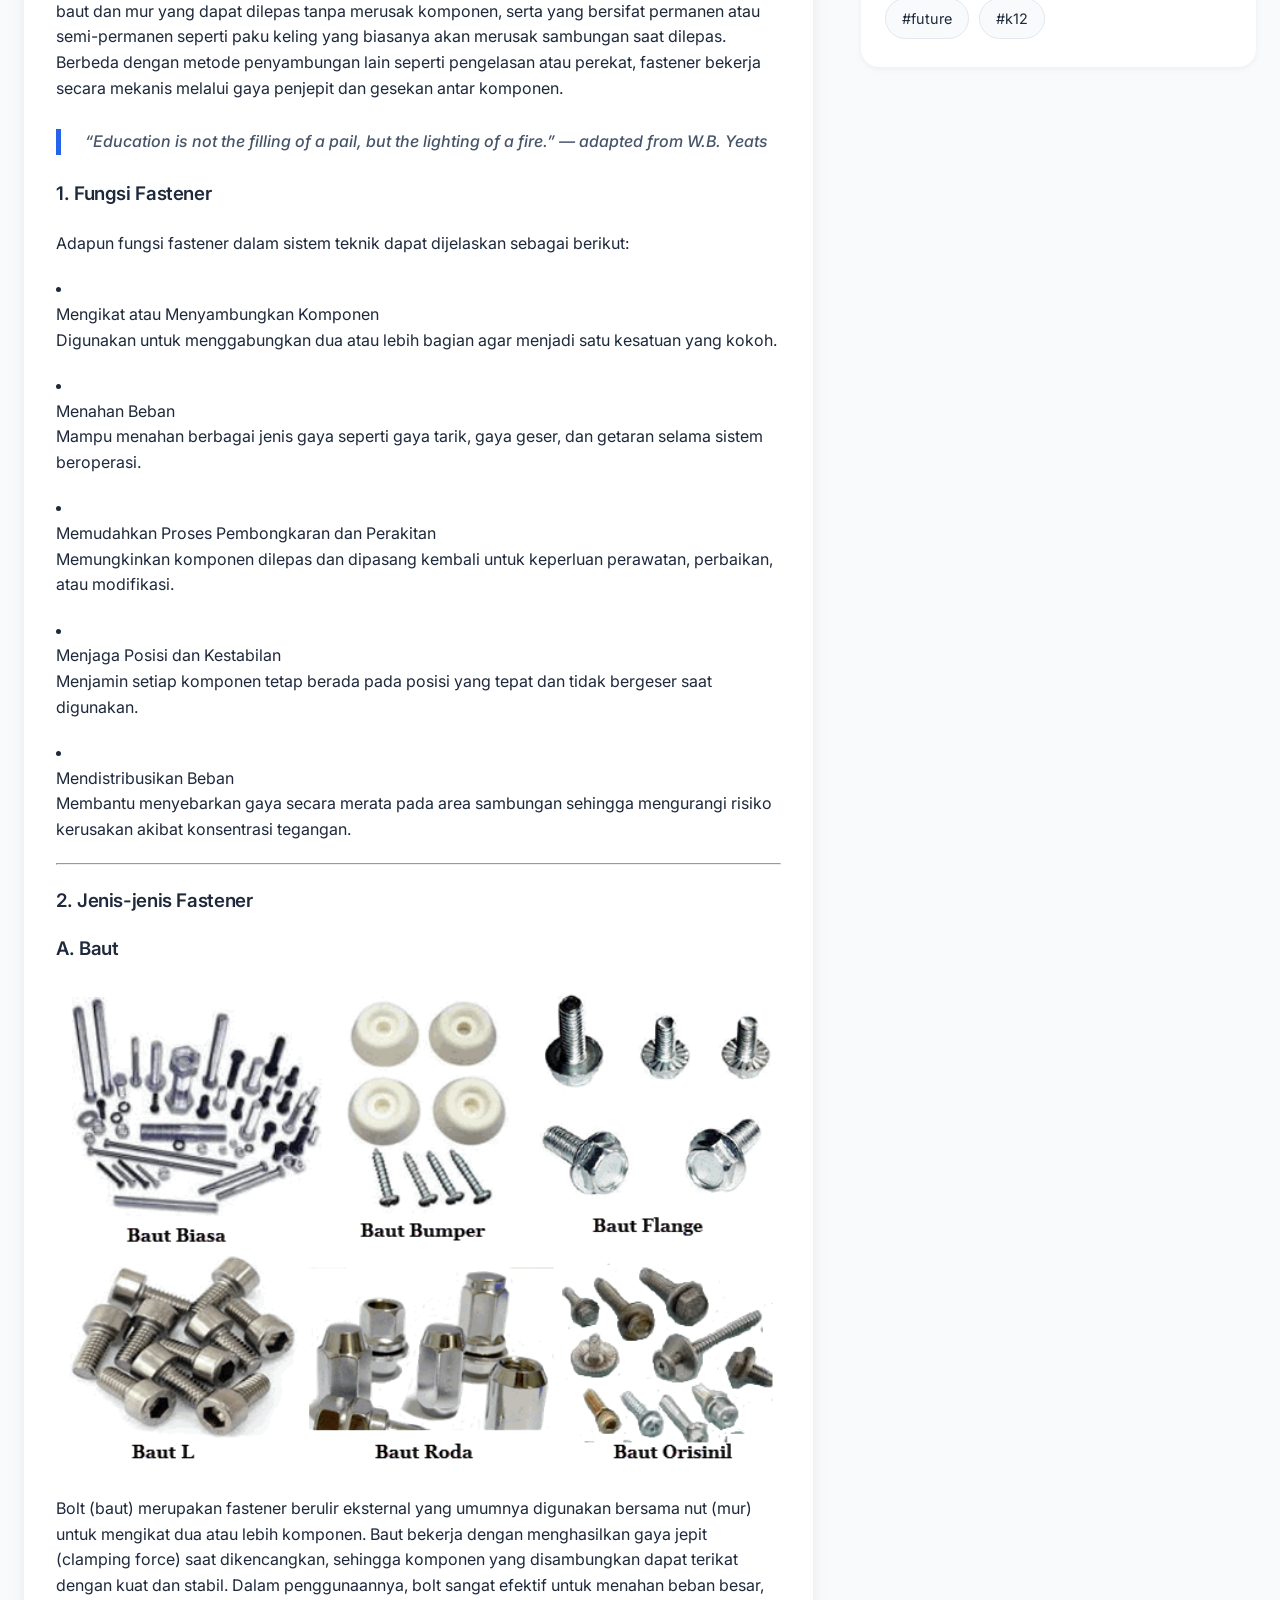
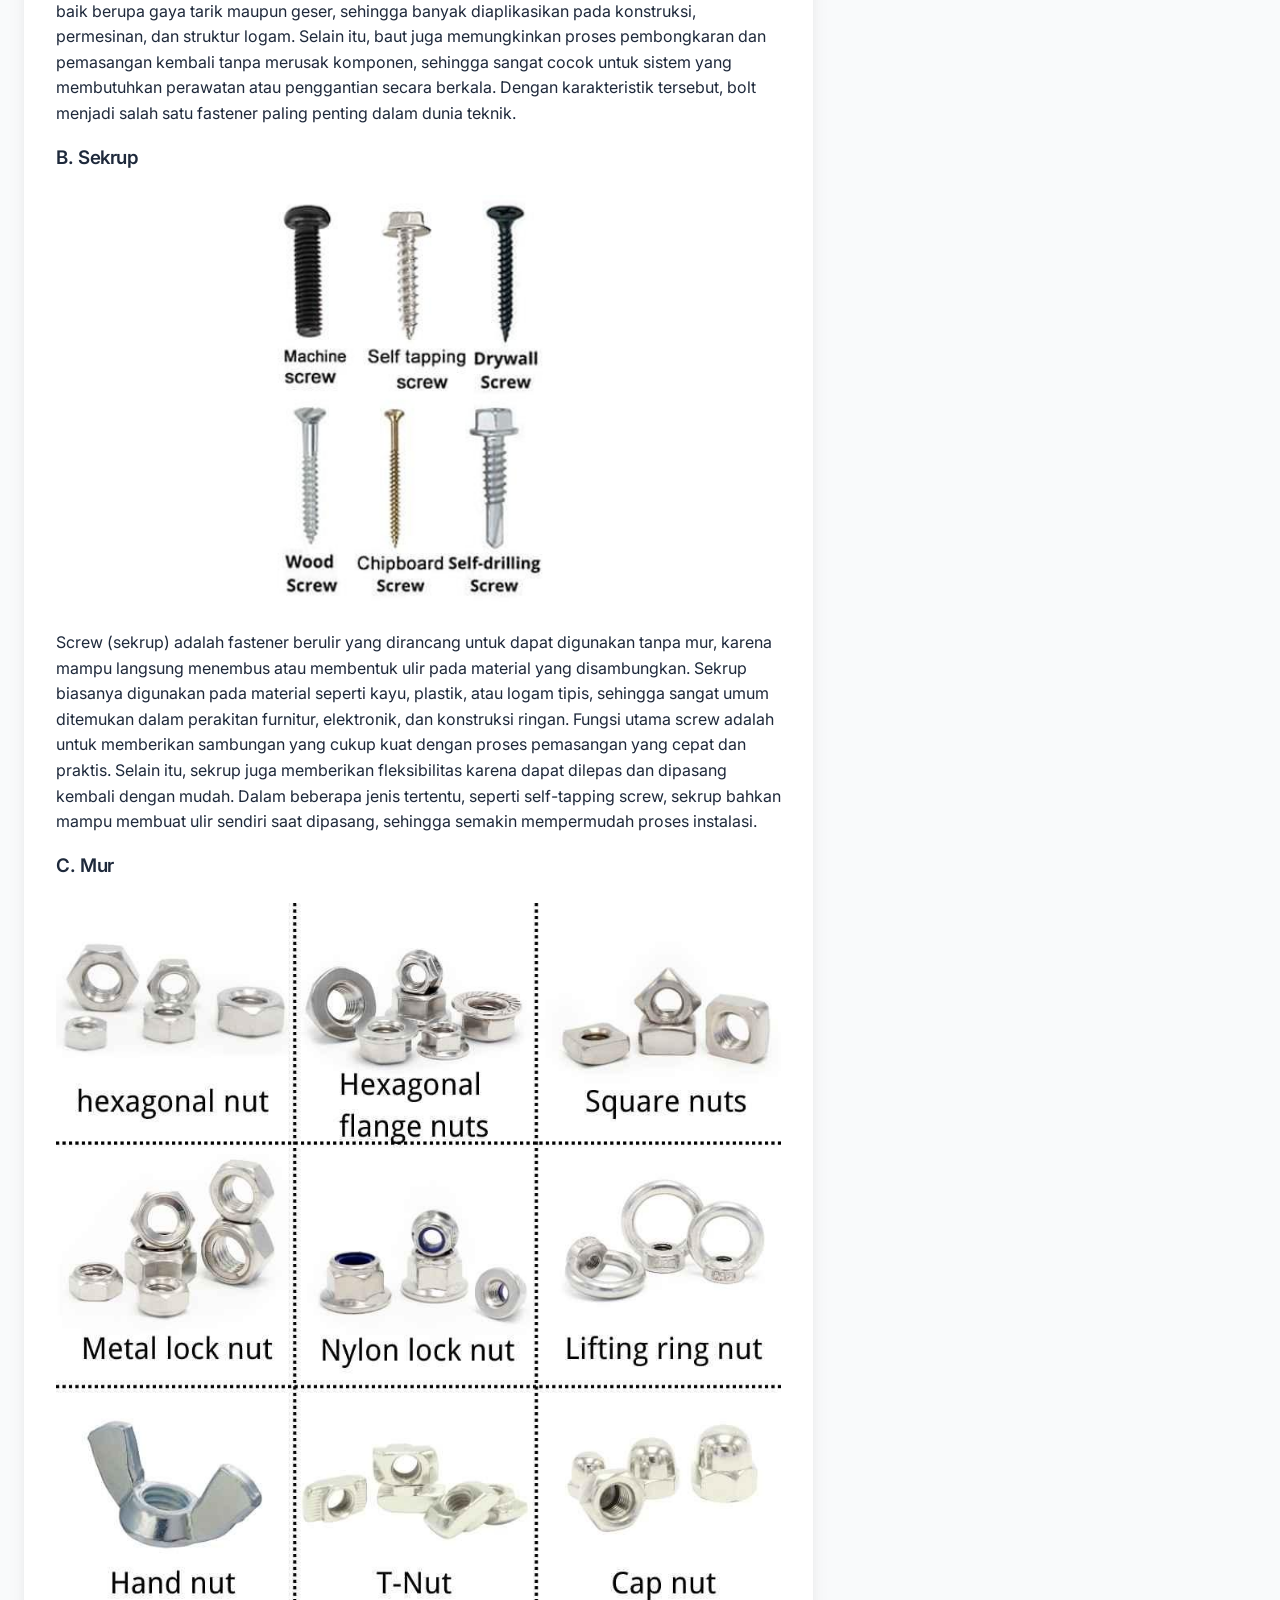
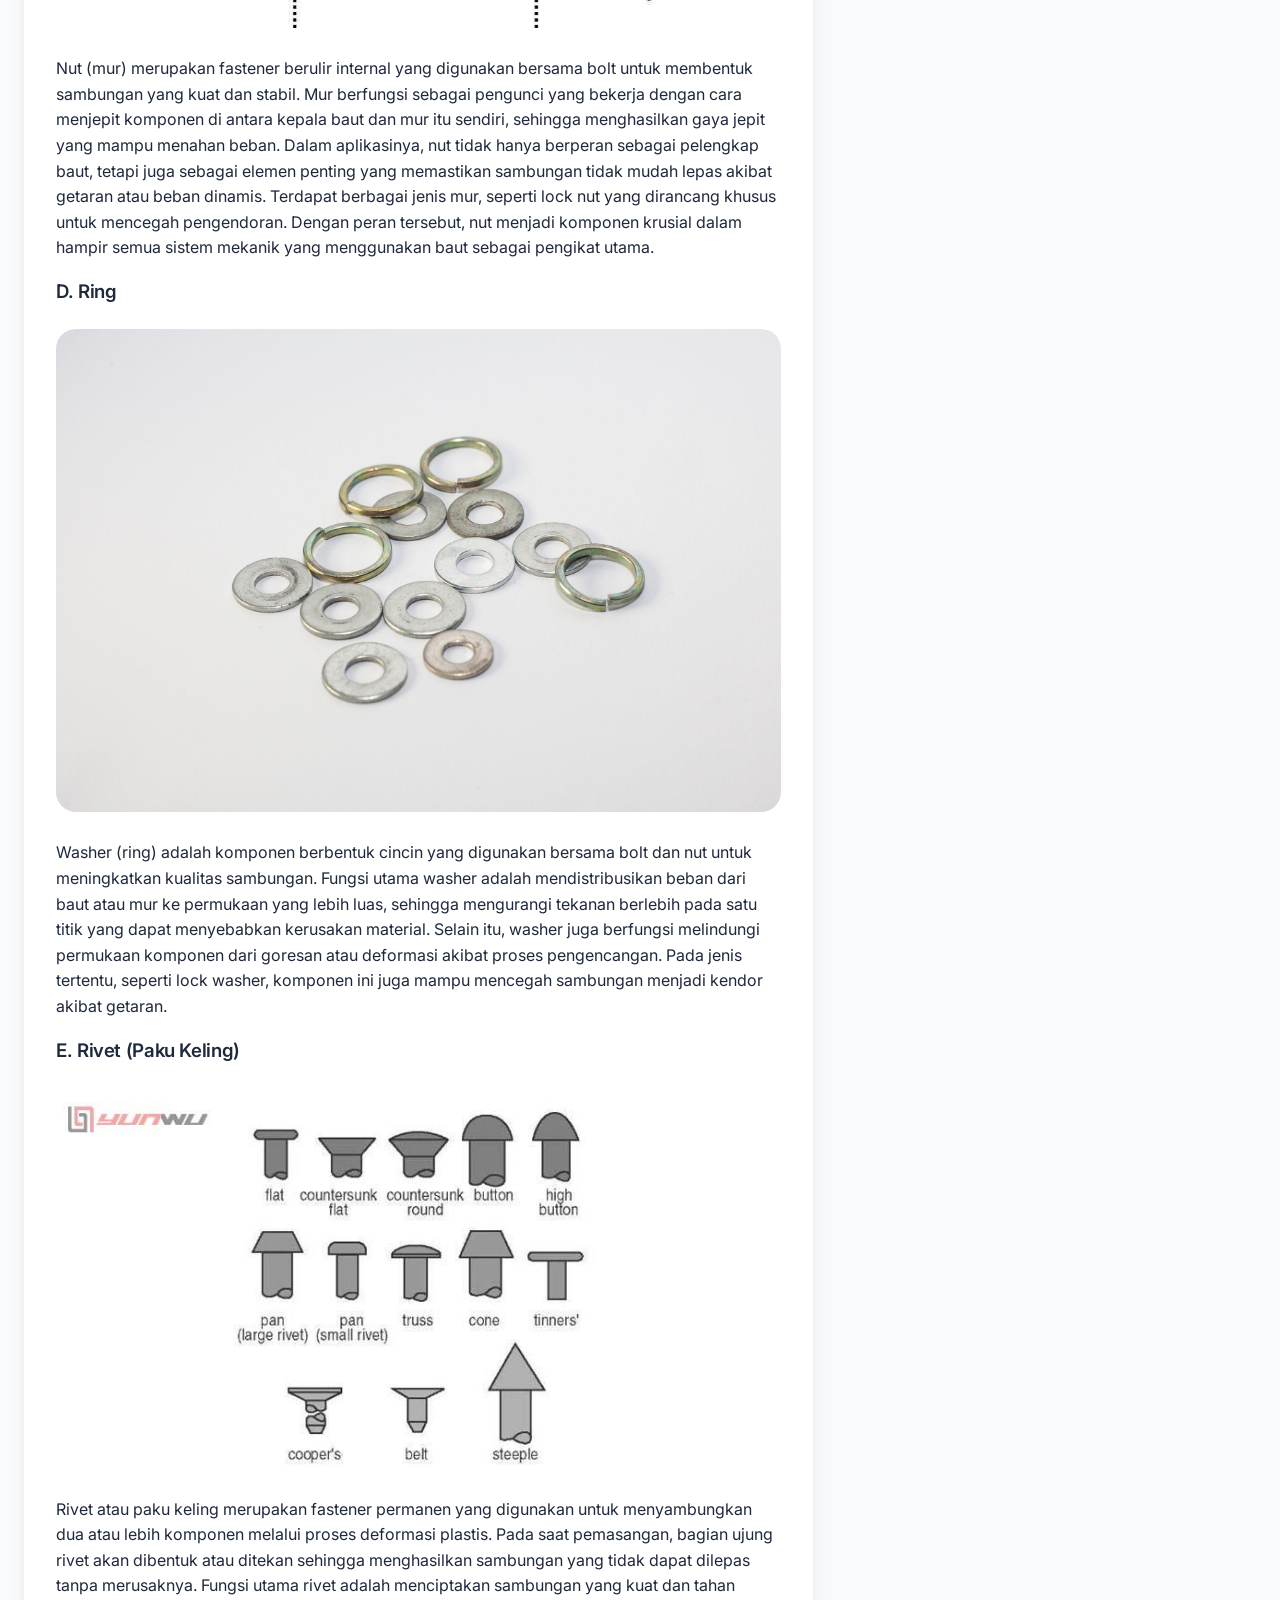
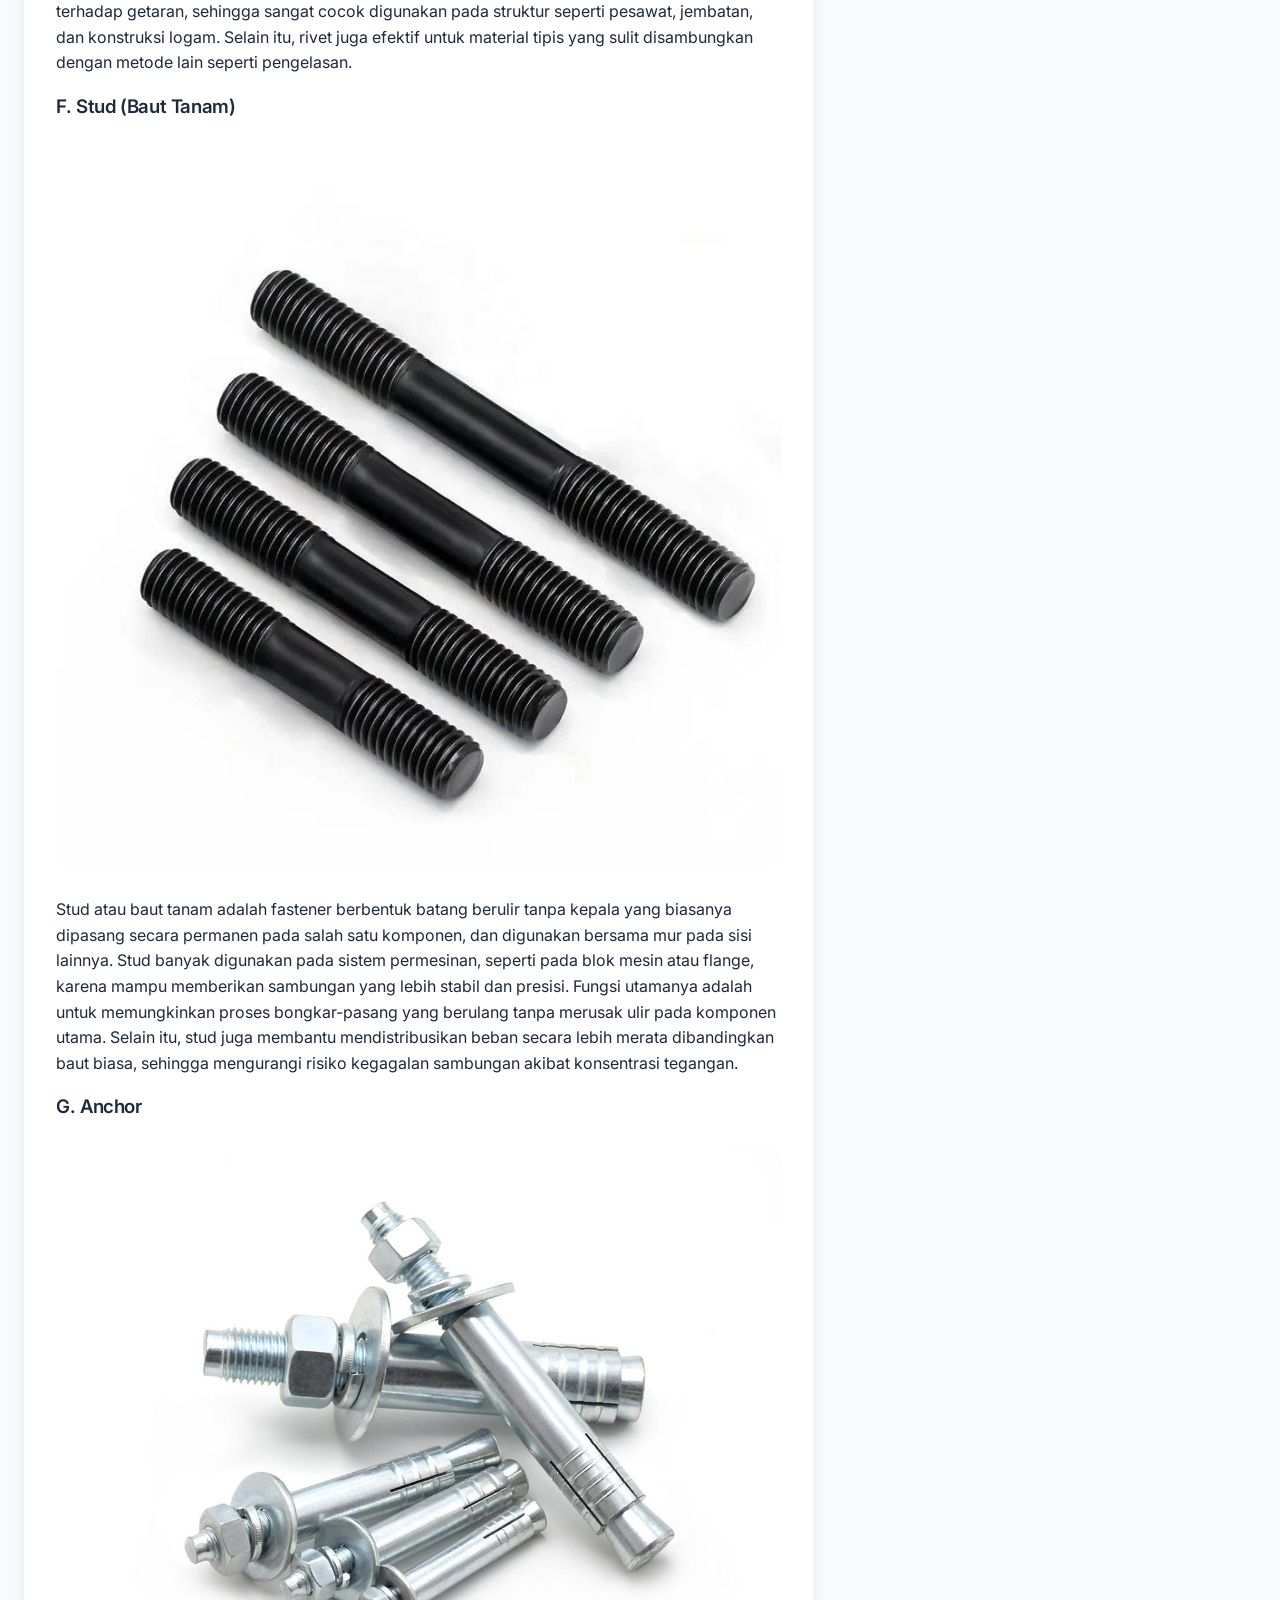
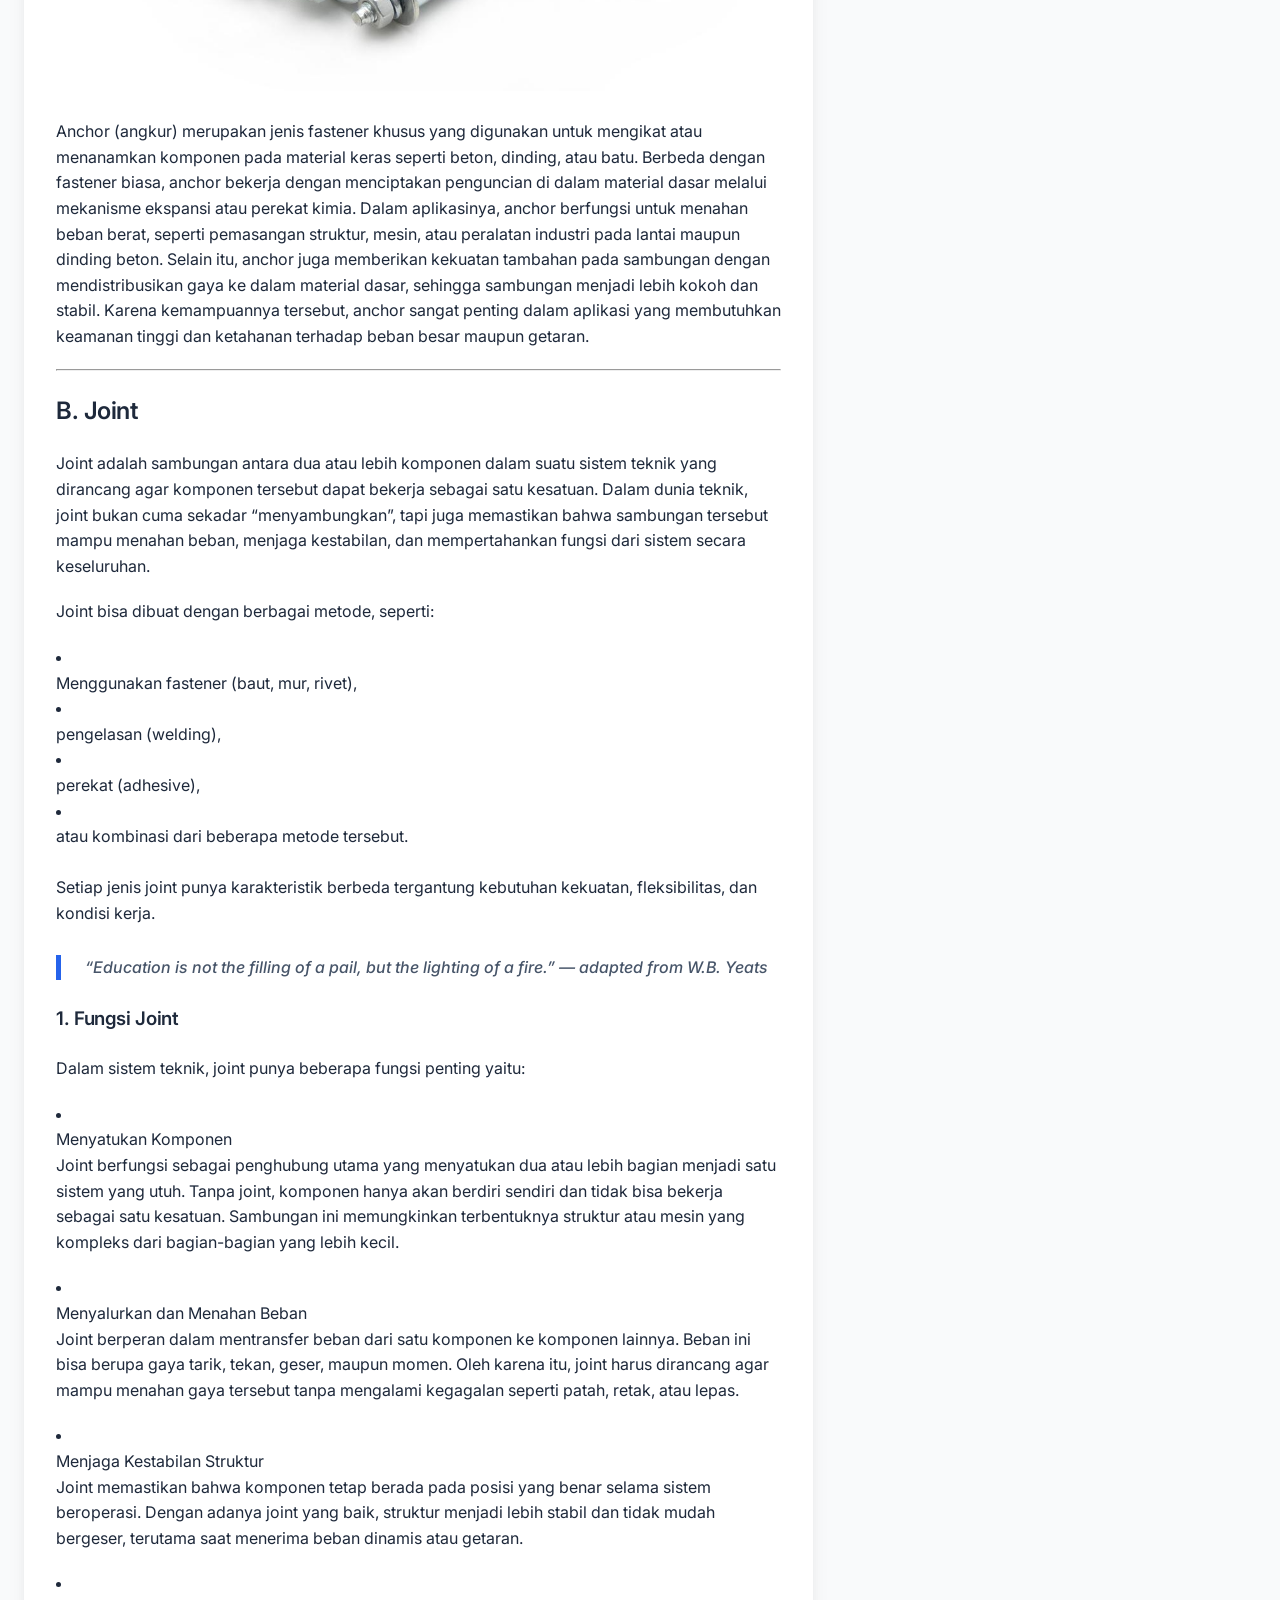
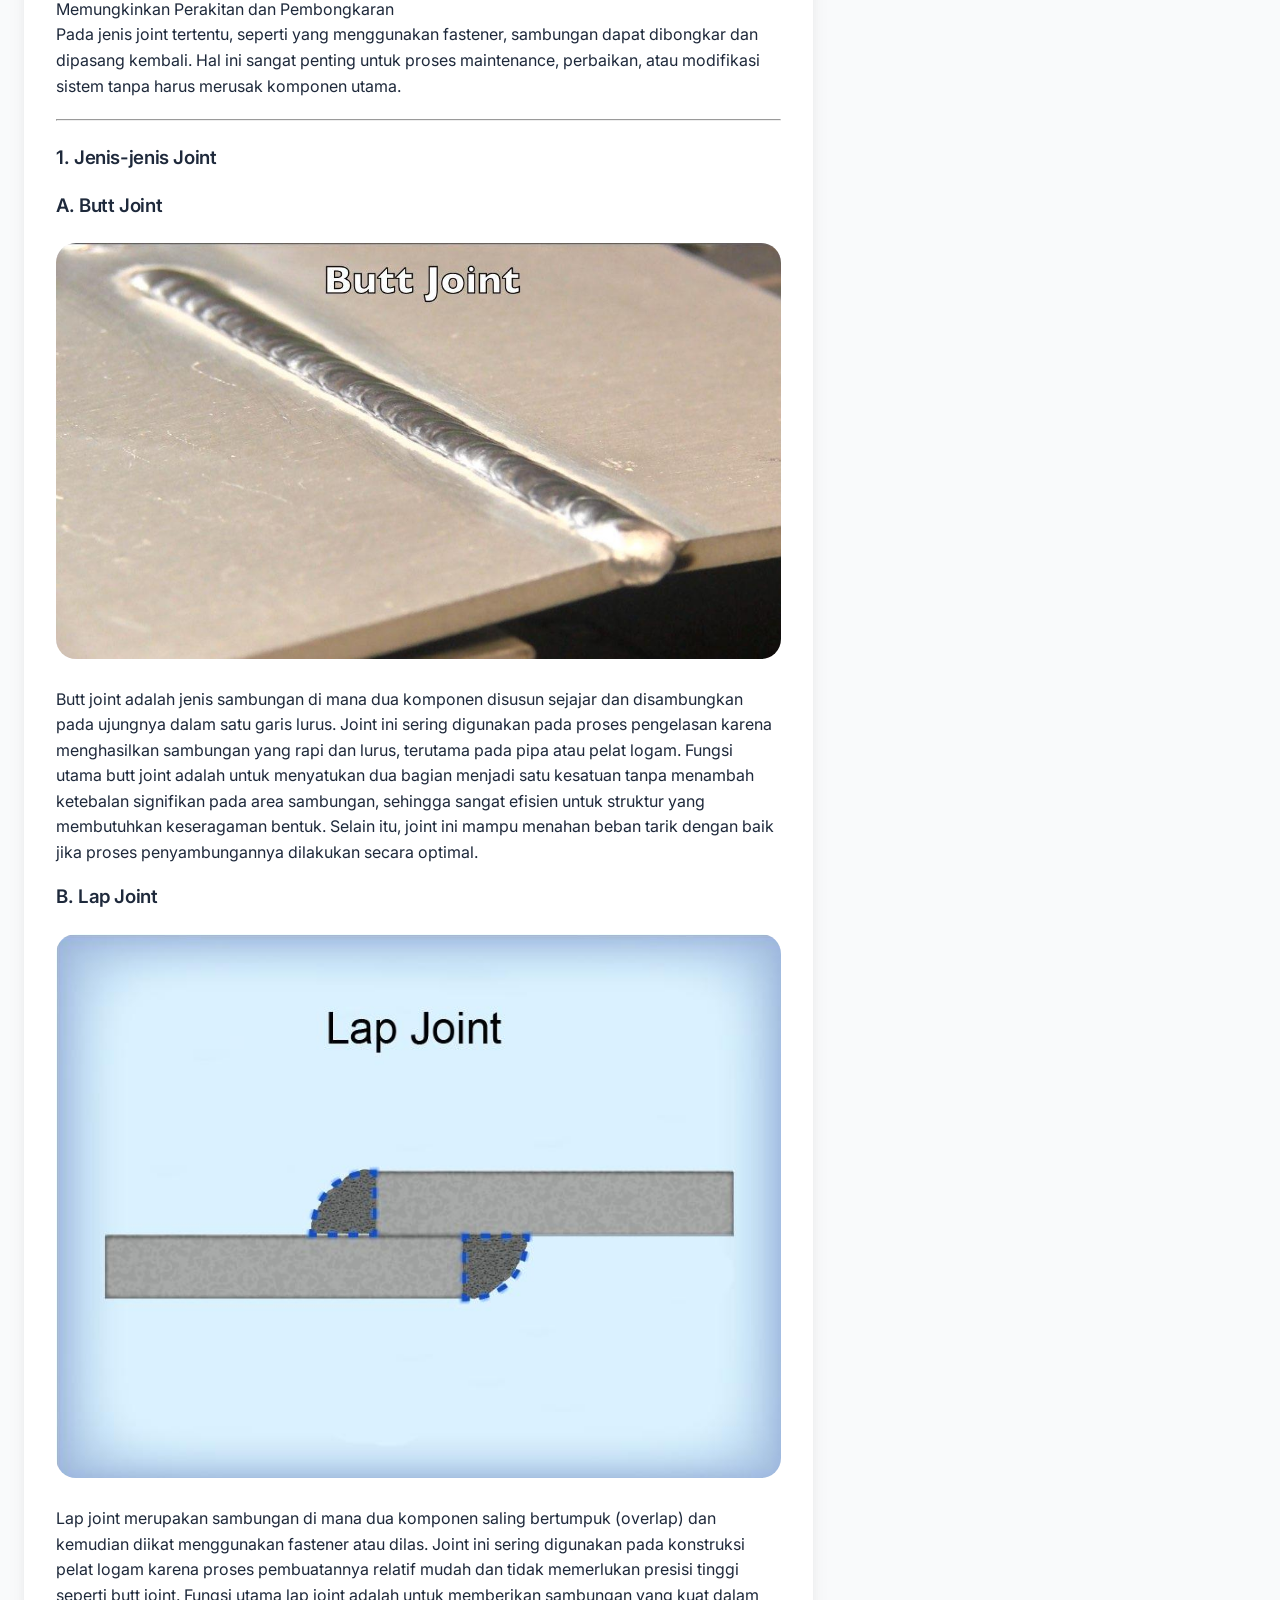
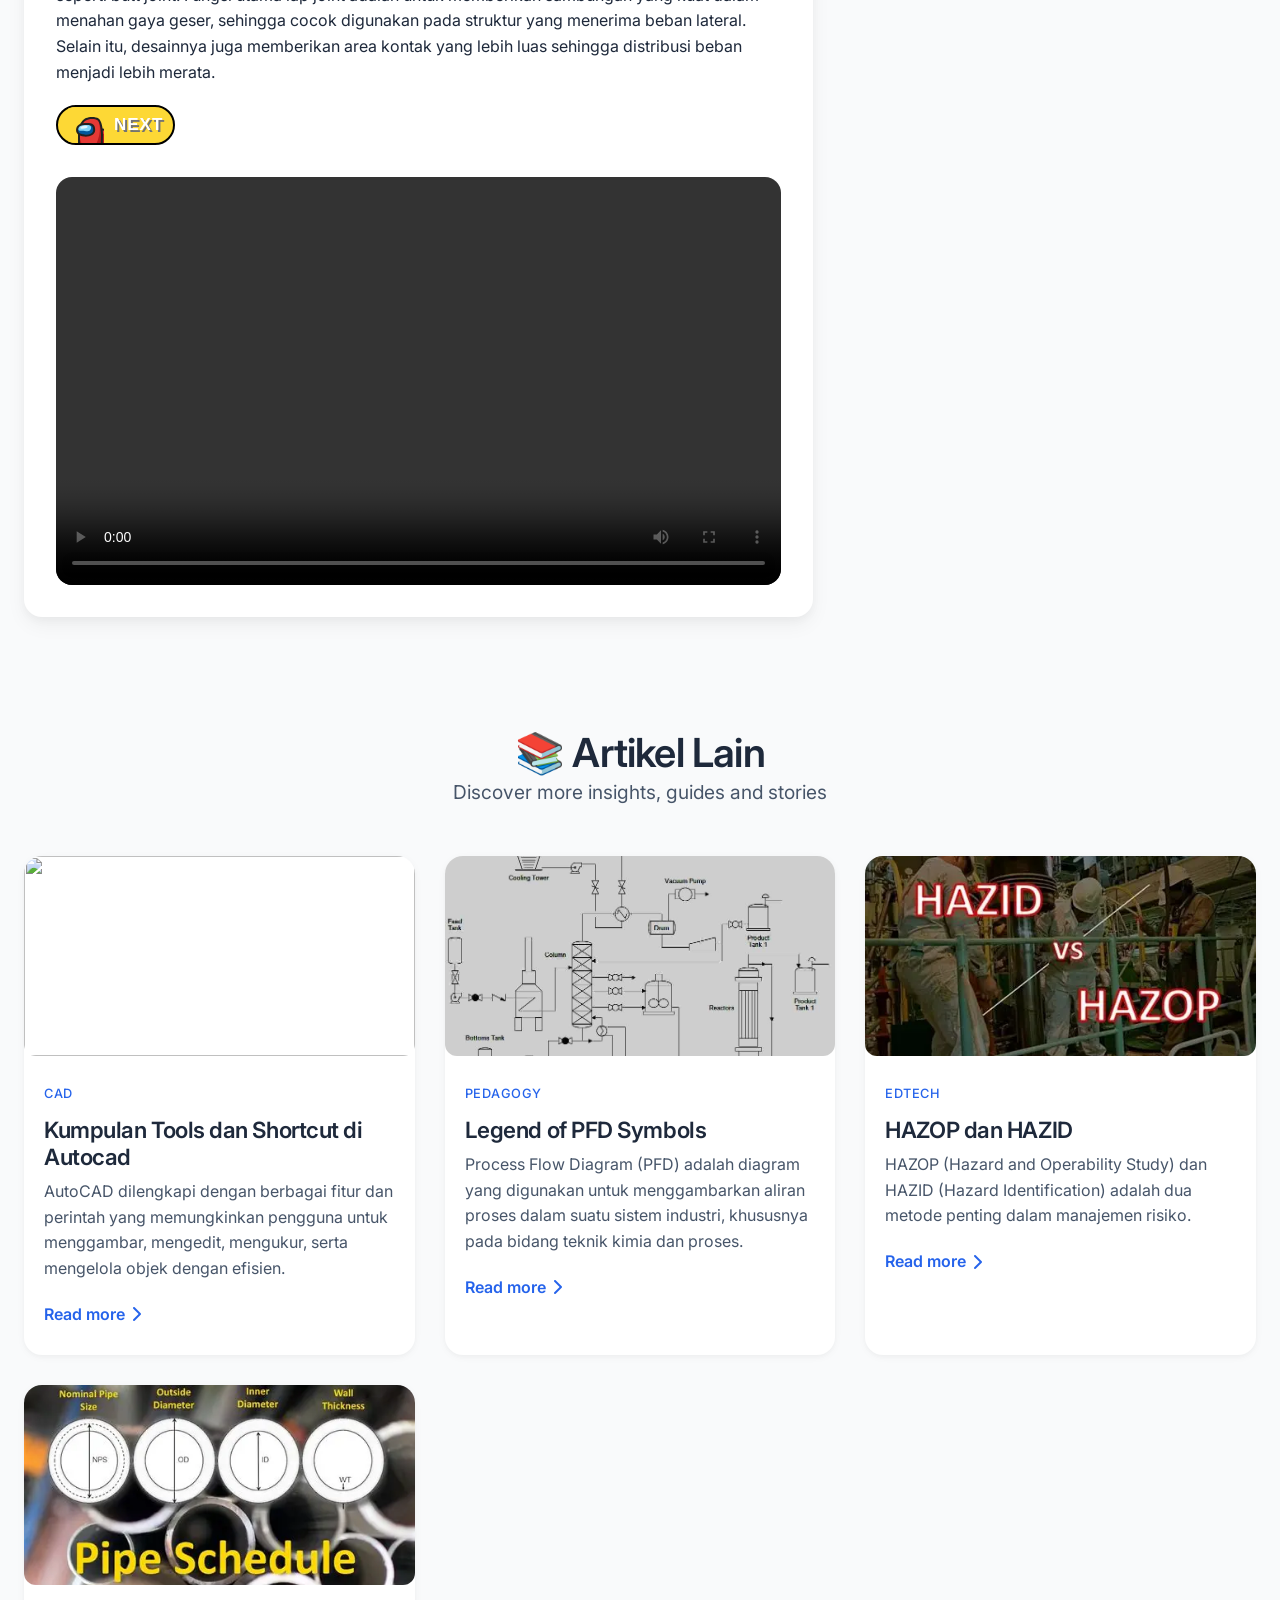
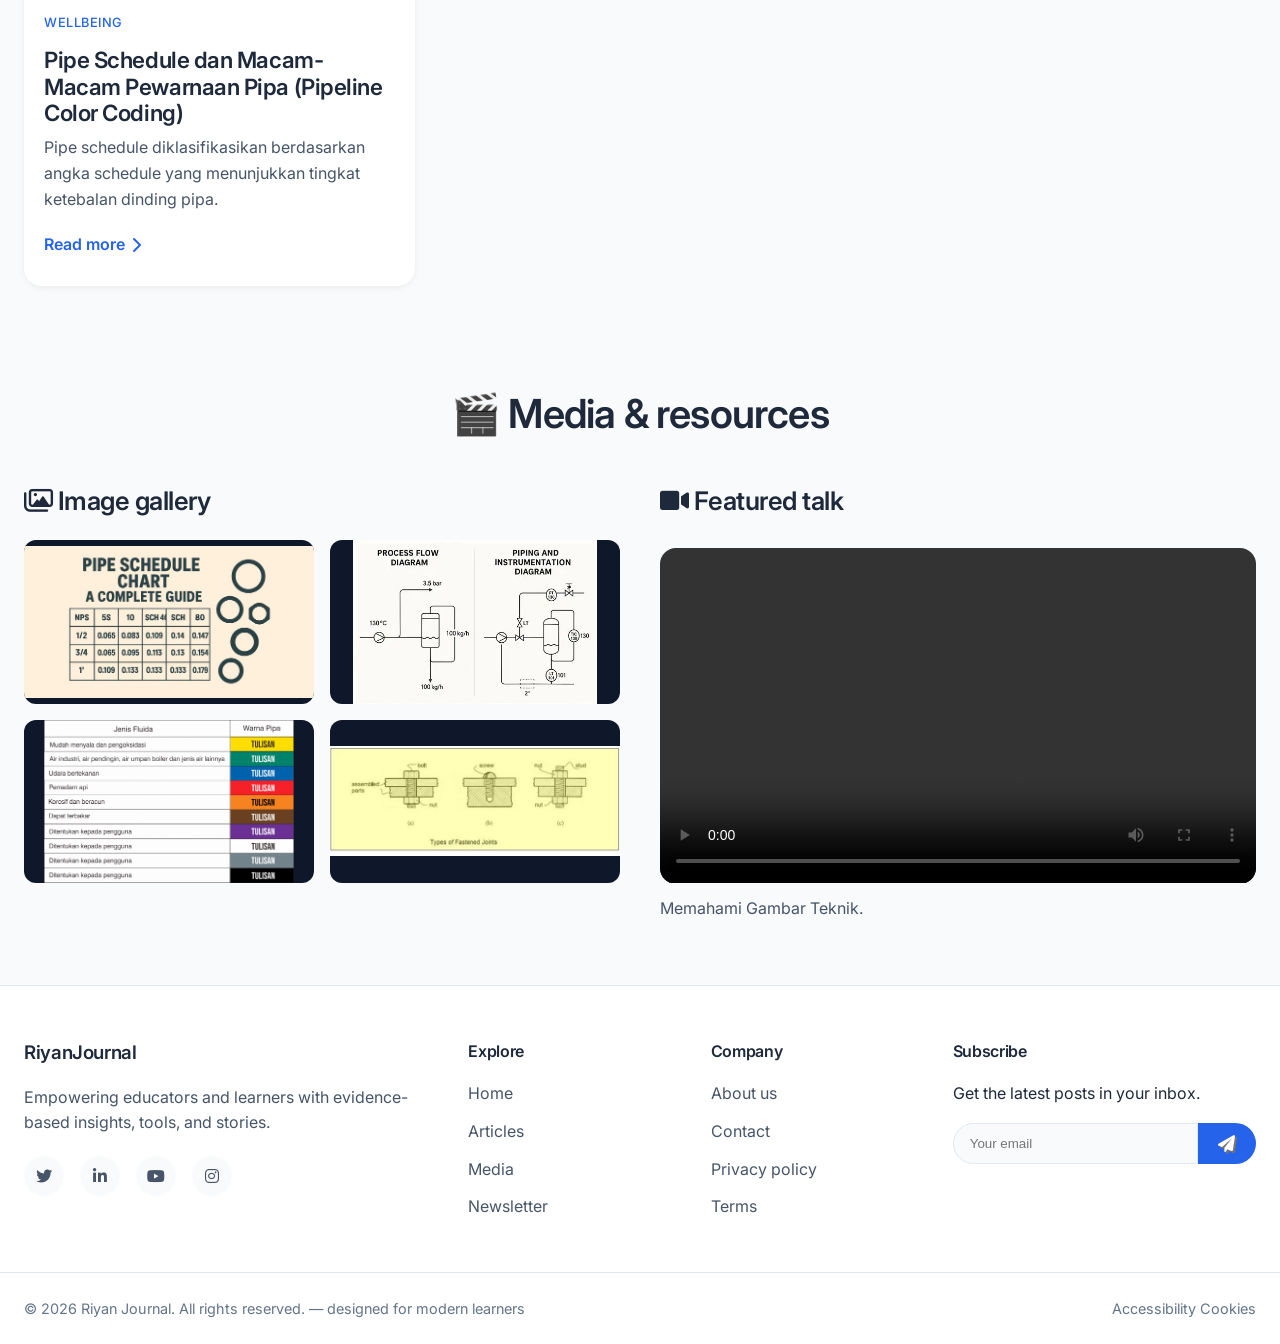
==== commit c4a0bf76: "Update print statement from 'Hello' to 'Goodbye'" ====
--- a/index.html
+++ b/index.html
@@ -1,5 +1,6 @@
 <!DOCTYPE html>
 <html lang="en">
+
 <head>
   <meta charset="UTF-8">
   <meta name="viewport" content="width=device-width, initial-scale=1.0, maximum-scale=1.0, user-scalable=yes">
@@ -7,9 +8,12 @@
   <!-- Font Awesome Icons (v6 free) -->
   <link rel="stylesheet" href="https://cdnjs.cloudflare.com/ajax/libs/font-awesome/6.0.0-beta3/css/all.min.css">
   <!-- Google Fonts: clean sans-serif -->
-  <link href="https://fonts.googleapis.com/css2?family=Inter:opsz,wght@14..32,400;14..32,500;14..32,600;14..32,700&display=swap" rel="stylesheet">
+  <link
+    href="https://fonts.googleapis.com/css2?family=Inter:opsz,wght@14..32,400;14..32,500;14..32,600;14..32,700&display=swap"
+    rel="stylesheet">
   <link rel="stylesheet" href="style.css">
 </head>
+
 <body>
   <!-- NAVBAR -->
   <nav class="navbar">
@@ -41,7 +45,10 @@
     <div class="hero-content">
       <span class="hero-tag">✨ LINKING</span>
       <h1 class="hero-title">Memahami Fastener, Joint dan Support</h1>
-      <p class="hero-description">Fastener adalah perangkat mekanis yang digunakan untuk menyambungkan komponen dengan aman, memberikan dukungan struktural dan memungkinkan solusi perakitan permanen dan sementara. Joint melibatkan penyatuan beberapa komponen menjadi rakitan fungsional, sedangkan support memberikan dukungan struktural dengan mendistribusikan beban, menahan getaran, dan mempertahankan keselarasan.</p>
+      <p class="hero-description">Fastener adalah perangkat mekanis yang digunakan untuk menyambungkan komponen dengan
+        aman, memberikan dukungan struktural dan memungkinkan solusi perakitan permanen dan sementara. Joint melibatkan
+        penyatuan beberapa komponen menjadi rakitan fungsional, sedangkan support memberikan dukungan struktural dengan
+        mendistribusikan beban, menahan getaran, dan mempertahankan keselarasan.</p>
       <a href="#articles" class="btn btn-primary">Read full article <i class="fas fa-arrow-right"></i></a>
     </div>
   </header>
@@ -58,175 +65,251 @@
             <span><i class="far fa-calendar-alt"></i> April 13, 2026</span>
           </div>
           <figure class="post-image">
-            <img class="preview-img" class="preview-img" class="preview-img" src="image/OIP.webp" alt="Placeholder: modern classroom">
+            <img class="preview-img" class="preview-img" class="preview-img" src="image/OIP.webp"
+              alt="Placeholder: modern classroom">
           </figure>
           <div class="post-body">
             <h2>A. Fastener</h2><br>
-            <p>Fastener merupakan komponen mekanik yang digunakan untuk mengikat atau menyambungkan dua atau lebih bagian menjadi satu kesatuan yang utuh. Dalam dunia teknik, fastener sangat penting karena memungkinkan suatu sistem atau struktur dapat dirakit dengan kuat namun tetap fleksibel untuk dibongkar kembali jika diperlukan. </p>
-            <p>Secara umum, fastener dibagi menjadi dua kategori, yaitu yang bersifat non-permanen seperti baut dan mur yang dapat dilepas tanpa merusak komponen, serta yang bersifat permanen atau semi-permanen seperti paku keling yang biasanya akan merusak sambungan saat dilepas. Berbeda dengan metode penyambungan lain seperti pengelasan atau perekat, fastener bekerja secara mekanis melalui gaya penjepit dan gesekan antar komponen.</p>
-            <blockquote>“Education is not the filling of a pail, but the lighting of a fire.” — adapted from W.B. Yeats</blockquote>
+            <p>Fastener merupakan komponen mekanik yang digunakan untuk mengikat atau menyambungkan dua atau lebih
+              bagian menjadi satu kesatuan yang utuh. Dalam dunia teknik, fastener sangat penting karena memungkinkan
+              suatu sistem atau struktur dapat dirakit dengan kuat namun tetap fleksibel untuk dibongkar kembali jika
+              diperlukan. </p>
+            <p>Secara umum, fastener dibagi menjadi dua kategori, yaitu yang bersifat non-permanen seperti baut dan mur
+              yang dapat dilepas tanpa merusak komponen, serta yang bersifat permanen atau semi-permanen seperti paku
+              keling yang biasanya akan merusak sambungan saat dilepas. Berbeda dengan metode penyambungan lain seperti
+              pengelasan atau perekat, fastener bekerja secara mekanis melalui gaya penjepit dan gesekan antar komponen.
+            </p>
+            <blockquote>“Education is not the filling of a pail, but the lighting of a fire.” — adapted from W.B. Yeats
+            </blockquote>
 
             <h3>1. Fungsi Fastener</h3><br>
             <p>Adapun fungsi fastener dalam sistem teknik dapat dijelaskan sebagai berikut:</p>
-              <li>
-                <ol>Mengikat atau Menyambungkan Komponen</ol>
-                <p>Digunakan untuk menggabungkan dua atau lebih bagian agar menjadi satu kesatuan yang kokoh.</p>
-              <li>
-                <ul>Menahan Beban</ul>
-              <p>Mampu menahan berbagai jenis gaya seperti gaya tarik, gaya geser, dan getaran selama sistem beroperasi.</p>
-              </li>
-              <li>
-                <ul>Memudahkan Proses Pembongkaran dan Perakitan</ul>
-              <p>Memungkinkan komponen dilepas dan dipasang kembali untuk keperluan perawatan, perbaikan, atau modifikasi.</p>
-            </li>
-              <li>
-                <ul>Menjaga Posisi dan Kestabilan</ul>
+            <li>
+              <ol>Mengikat atau Menyambungkan Komponen</ol>
+              <p>Digunakan untuk menggabungkan dua atau lebih bagian agar menjadi satu kesatuan yang kokoh.</p>
+            <li>
+              <ul>Menahan Beban</ul>
+              <p>Mampu menahan berbagai jenis gaya seperti gaya tarik, gaya geser, dan getaran selama sistem beroperasi.
+              </p>
+            </li>
+            <li>
+              <ul>Memudahkan Proses Pembongkaran dan Perakitan</ul>
+              <p>Memungkinkan komponen dilepas dan dipasang kembali untuk keperluan perawatan, perbaikan, atau
+                modifikasi.</p>
+            </li>
+            <li>
+              <ul>Menjaga Posisi dan Kestabilan</ul>
               <p>Menjamin setiap komponen tetap berada pada posisi yang tepat dan tidak bergeser saat digunakan.</p>
-              </li>
-              <li>
-                <ul>Mendistribusikan Beban</ul>
-                <p>Membantu menyebarkan gaya secara merata pada area sambungan sehingga mengurangi risiko kerusakan akibat konsentrasi tegangan.</p>
-              </li><hr><br>
-
-              <h3>2. Jenis-jenis Fastener</h3><br>
-              <h3>A. Baut</h3><br>
-            <figure class="post-image">
-            <img class="preview-img" class="preview-img" src="image/baut.gif" alt="Placeholder: baut">
-            </figure>
-              <p>Bolt (baut) merupakan fastener berulir eksternal yang umumnya digunakan bersama nut (mur) untuk mengikat dua atau lebih komponen. Baut bekerja dengan menghasilkan gaya jepit (clamping force) saat dikencangkan, sehingga komponen yang disambungkan dapat terikat dengan kuat dan stabil. Dalam penggunaannya, bolt sangat efektif untuk menahan beban besar, baik berupa gaya tarik maupun geser, sehingga banyak diaplikasikan pada konstruksi, permesinan, dan struktur logam. Selain itu, baut juga memungkinkan proses pembongkaran dan pemasangan kembali tanpa merusak komponen, sehingga sangat cocok untuk sistem yang membutuhkan perawatan atau penggantian secara berkala. Dengan karakteristik tersebut, bolt menjadi salah satu fastener paling penting dalam dunia teknik.</p>
-
-              <h3>B. Sekrup</h3><br>
-            <figure class="post-image">
-            <img class="preview-img" class="preview-img" src="image/sekrup.jfif" alt="Placeholder: modern classroom">
-            </figure>
-              <p>Screw (sekrup) adalah fastener berulir yang dirancang untuk dapat digunakan tanpa mur, karena mampu langsung menembus atau membentuk ulir pada material yang disambungkan. Sekrup biasanya digunakan pada material seperti kayu, plastik, atau logam tipis, sehingga sangat umum ditemukan dalam perakitan furnitur, elektronik, dan konstruksi ringan. Fungsi utama screw adalah untuk memberikan sambungan yang cukup kuat dengan proses pemasangan yang cepat dan praktis. Selain itu, sekrup juga memberikan fleksibilitas karena dapat dilepas dan dipasang kembali dengan mudah. Dalam beberapa jenis tertentu, seperti self-tapping screw, sekrup bahkan mampu membuat ulir sendiri saat dipasang, sehingga semakin mempermudah proses instalasi.</p>
-
-              <h3>C. Mur</h3><br>
-            <figure class="post-image">
-            <img class="preview-img" class="preview-img" src="image/mur.jfif" alt="Placeholder: Mur">
-            </figure>
-              <p>Nut (mur) merupakan fastener berulir internal yang digunakan bersama bolt untuk membentuk sambungan yang kuat dan stabil. Mur berfungsi sebagai pengunci yang bekerja dengan cara menjepit komponen di antara kepala baut dan mur itu sendiri, sehingga menghasilkan gaya jepit yang mampu menahan beban. Dalam aplikasinya, nut tidak hanya berperan sebagai pelengkap baut, tetapi juga sebagai elemen penting yang memastikan sambungan tidak mudah lepas akibat getaran atau beban dinamis. Terdapat berbagai jenis mur, seperti lock nut yang dirancang khusus untuk mencegah pengendoran. Dengan peran tersebut, nut menjadi komponen krusial dalam hampir semua sistem mekanik yang menggunakan baut sebagai pengikat utama.</p>
-
-              <h3>D. Ring</h3><br>
-            <figure class="post-image">
-            <img class="preview-img" class="preview-img" src="image/ring.jfif" alt="Placeholder: Mur">
-            </figure>
-              <p>Washer (ring) adalah komponen berbentuk cincin yang digunakan bersama bolt dan nut untuk meningkatkan kualitas sambungan. Fungsi utama washer adalah mendistribusikan beban dari baut atau mur ke permukaan yang lebih luas, sehingga mengurangi tekanan berlebih pada satu titik yang dapat menyebabkan kerusakan material. Selain itu, washer juga berfungsi melindungi permukaan komponen dari goresan atau deformasi akibat proses pengencangan. Pada jenis tertentu, seperti lock washer, komponen ini juga mampu mencegah sambungan menjadi kendor akibat getaran.</p>
-
-              <h3>E. Rivet (Paku Keling)</h3><br>
-            <figure class="post-image">
-            <img class="preview-img" class="preview-img" src="image/paku keling.jfif" alt="Placeholder: Paku Keling">
-            </figure>
-              <p>Rivet atau paku keling merupakan fastener permanen yang digunakan untuk menyambungkan dua atau lebih komponen melalui proses deformasi plastis. Pada saat pemasangan, bagian ujung rivet akan dibentuk atau ditekan sehingga menghasilkan sambungan yang tidak dapat dilepas tanpa merusaknya. Fungsi utama rivet adalah menciptakan sambungan yang kuat dan tahan terhadap getaran, sehingga sangat cocok digunakan pada struktur seperti pesawat, jembatan, dan konstruksi logam. Selain itu, rivet juga efektif untuk material tipis yang sulit disambungkan dengan metode lain seperti pengelasan.</p>
-
-              <h3>F. Stud (Baut Tanam)</h3><br>
-            <figure class="post-image">
-            <img class="preview-img" class="preview-img" src="image/baut tanam.jfif" alt="Placeholder: Baut Tanam">
-            </figure>
-              <p>Stud atau baut tanam adalah fastener berbentuk batang berulir tanpa kepala yang biasanya dipasang secara permanen pada salah satu komponen, dan digunakan bersama mur pada sisi lainnya. Stud banyak digunakan pada sistem permesinan, seperti pada blok mesin atau flange, karena mampu memberikan sambungan yang lebih stabil dan presisi. Fungsi utamanya adalah untuk memungkinkan proses bongkar-pasang yang berulang tanpa merusak ulir pada komponen utama. Selain itu, stud juga membantu mendistribusikan beban secara lebih merata dibandingkan baut biasa, sehingga mengurangi risiko kegagalan sambungan akibat konsentrasi tegangan.</p>
-
-              <h3>G. Anchor</h3><br>
-            <figure class="post-image">
-            <img class="preview-img" src="image/anchor.jfif" alt="Placeholder: Anchor">
-            </figure>
-              <p>Anchor (angkur) merupakan jenis fastener khusus yang digunakan untuk mengikat atau menanamkan komponen pada material keras seperti beton, dinding, atau batu. Berbeda dengan fastener biasa, anchor bekerja dengan menciptakan penguncian di dalam material dasar melalui mekanisme ekspansi atau perekat kimia. Dalam aplikasinya, anchor berfungsi untuk menahan beban berat, seperti pemasangan struktur, mesin, atau peralatan industri pada lantai maupun dinding beton. Selain itu, anchor juga memberikan kekuatan tambahan pada sambungan dengan mendistribusikan gaya ke dalam material dasar, sehingga sambungan menjadi lebih kokoh dan stabil. Karena kemampuannya tersebut, anchor sangat penting dalam aplikasi yang membutuhkan keamanan tinggi dan ketahanan terhadap beban besar maupun getaran.</p>
-              <hr><br>
-
-              <h2>B. Joint</h2><br>
-            <p>Joint adalah sambungan antara dua atau lebih komponen dalam suatu sistem teknik yang dirancang agar komponen tersebut dapat bekerja sebagai satu kesatuan. Dalam dunia teknik, joint bukan cuma sekadar “menyambungkan”, tapi juga memastikan bahwa sambungan tersebut mampu menahan beban, menjaga kestabilan, dan mempertahankan fungsi dari sistem secara keseluruhan.</p>
+            </li>
+            <li>
+              <ul>Mendistribusikan Beban</ul>
+              <p>Membantu menyebarkan gaya secara merata pada area sambungan sehingga mengurangi risiko kerusakan akibat
+                konsentrasi tegangan.</p>
+            </li>
+            <hr><br>
+
+            <h3>2. Jenis-jenis Fastener</h3><br>
+            <h3>A. Baut</h3><br>
+            <figure class="post-image">
+              <img class="preview-img" class="preview-img" src="image/baut.gif" alt="Placeholder: baut">
+            </figure>
+            <p>Bolt (baut) merupakan fastener berulir eksternal yang umumnya digunakan bersama nut (mur) untuk mengikat
+              dua atau lebih komponen. Baut bekerja dengan menghasilkan gaya jepit (clamping force) saat dikencangkan,
+              sehingga komponen yang disambungkan dapat terikat dengan kuat dan stabil. Dalam penggunaannya, bolt sangat
+              efektif untuk menahan beban besar, baik berupa gaya tarik maupun geser, sehingga banyak diaplikasikan pada
+              konstruksi, permesinan, dan struktur logam. Selain itu, baut juga memungkinkan proses pembongkaran dan
+              pemasangan kembali tanpa merusak komponen, sehingga sangat cocok untuk sistem yang membutuhkan perawatan
+              atau penggantian secara berkala. Dengan karakteristik tersebut, bolt menjadi salah satu fastener paling
+              penting dalam dunia teknik.</p>
+
+            <h3>B. Sekrup</h3><br>
+            <figure class="post-image">
+              <img class="preview-img" class="preview-img" src="image/sekrup.jfif" alt="Placeholder: modern classroom">
+            </figure>
+            <p>Screw (sekrup) adalah fastener berulir yang dirancang untuk dapat digunakan tanpa mur, karena mampu
+              langsung menembus atau membentuk ulir pada material yang disambungkan. Sekrup biasanya digunakan pada
+              material seperti kayu, plastik, atau logam tipis, sehingga sangat umum ditemukan dalam perakitan furnitur,
+              elektronik, dan konstruksi ringan. Fungsi utama screw adalah untuk memberikan sambungan yang cukup kuat
+              dengan proses pemasangan yang cepat dan praktis. Selain itu, sekrup juga memberikan fleksibilitas karena
+              dapat dilepas dan dipasang kembali dengan mudah. Dalam beberapa jenis tertentu, seperti self-tapping
+              screw, sekrup bahkan mampu membuat ulir sendiri saat dipasang, sehingga semakin mempermudah proses
+              instalasi.</p>
+
+            <h3>C. Mur</h3><br>
+            <figure class="post-image">
+              <img class="preview-img" class="preview-img" src="image/mur.jfif" alt="Placeholder: Mur">
+            </figure>
+            <p>Nut (mur) merupakan fastener berulir internal yang digunakan bersama bolt untuk membentuk sambungan yang
+              kuat dan stabil. Mur berfungsi sebagai pengunci yang bekerja dengan cara menjepit komponen di antara
+              kepala baut dan mur itu sendiri, sehingga menghasilkan gaya jepit yang mampu menahan beban. Dalam
+              aplikasinya, nut tidak hanya berperan sebagai pelengkap baut, tetapi juga sebagai elemen penting yang
+              memastikan sambungan tidak mudah lepas akibat getaran atau beban dinamis. Terdapat berbagai jenis mur,
+              seperti lock nut yang dirancang khusus untuk mencegah pengendoran. Dengan peran tersebut, nut menjadi
+              komponen krusial dalam hampir semua sistem mekanik yang menggunakan baut sebagai pengikat utama.</p>
+
+            <h3>D. Ring</h3><br>
+            <figure class="post-image">
+              <img class="preview-img" class="preview-img" src="image/ring.jfif" alt="Placeholder: Mur">
+            </figure>
+            <p>Washer (ring) adalah komponen berbentuk cincin yang digunakan bersama bolt dan nut untuk meningkatkan
+              kualitas sambungan. Fungsi utama washer adalah mendistribusikan beban dari baut atau mur ke permukaan yang
+              lebih luas, sehingga mengurangi tekanan berlebih pada satu titik yang dapat menyebabkan kerusakan
+              material. Selain itu, washer juga berfungsi melindungi permukaan komponen dari goresan atau deformasi
+              akibat proses pengencangan. Pada jenis tertentu, seperti lock washer, komponen ini juga mampu mencegah
+              sambungan menjadi kendor akibat getaran.</p>
+
+            <h3>E. Rivet (Paku Keling)</h3><br>
+            <figure class="post-image">
+              <img class="preview-img" class="preview-img" src="image/paku keling.jfif" alt="Placeholder: Paku Keling">
+            </figure>
+            <p>Rivet atau paku keling merupakan fastener permanen yang digunakan untuk menyambungkan dua atau lebih
+              komponen melalui proses deformasi plastis. Pada saat pemasangan, bagian ujung rivet akan dibentuk atau
+              ditekan sehingga menghasilkan sambungan yang tidak dapat dilepas tanpa merusaknya. Fungsi utama rivet
+              adalah menciptakan sambungan yang kuat dan tahan terhadap getaran, sehingga sangat cocok digunakan pada
+              struktur seperti pesawat, jembatan, dan konstruksi logam. Selain itu, rivet juga efektif untuk material
+              tipis yang sulit disambungkan dengan metode lain seperti pengelasan.</p>
+
+            <h3>F. Stud (Baut Tanam)</h3><br>
+            <figure class="post-image">
+              <img class="preview-img" class="preview-img" src="image/baut tanam.jfif" alt="Placeholder: Baut Tanam">
+            </figure>
+            <p>Stud atau baut tanam adalah fastener berbentuk batang berulir tanpa kepala yang biasanya dipasang secara
+              permanen pada salah satu komponen, dan digunakan bersama mur pada sisi lainnya. Stud banyak digunakan pada
+              sistem permesinan, seperti pada blok mesin atau flange, karena mampu memberikan sambungan yang lebih
+              stabil dan presisi. Fungsi utamanya adalah untuk memungkinkan proses bongkar-pasang yang berulang tanpa
+              merusak ulir pada komponen utama. Selain itu, stud juga membantu mendistribusikan beban secara lebih
+              merata dibandingkan baut biasa, sehingga mengurangi risiko kegagalan sambungan akibat konsentrasi
+              tegangan.</p>
+
+            <h3>G. Anchor</h3><br>
+            <figure class="post-image">
+              <img class="preview-img" src="image/anchor.jfif" alt="Placeholder: Anchor">
+            </figure>
+            <p>Anchor (angkur) merupakan jenis fastener khusus yang digunakan untuk mengikat atau menanamkan komponen
+              pada material keras seperti beton, dinding, atau batu. Berbeda dengan fastener biasa, anchor bekerja
+              dengan menciptakan penguncian di dalam material dasar melalui mekanisme ekspansi atau perekat kimia. Dalam
+              aplikasinya, anchor berfungsi untuk menahan beban berat, seperti pemasangan struktur, mesin, atau
+              peralatan industri pada lantai maupun dinding beton. Selain itu, anchor juga memberikan kekuatan tambahan
+              pada sambungan dengan mendistribusikan gaya ke dalam material dasar, sehingga sambungan menjadi lebih
+              kokoh dan stabil. Karena kemampuannya tersebut, anchor sangat penting dalam aplikasi yang membutuhkan
+              keamanan tinggi dan ketahanan terhadap beban besar maupun getaran.</p>
+            <hr><br>
+
+            <h2>B. Joint</h2><br>
+            <p>Joint adalah sambungan antara dua atau lebih komponen dalam suatu sistem teknik yang dirancang agar
+              komponen tersebut dapat bekerja sebagai satu kesatuan. Dalam dunia teknik, joint bukan cuma sekadar
+              “menyambungkan”, tapi juga memastikan bahwa sambungan tersebut mampu menahan beban, menjaga kestabilan,
+              dan mempertahankan fungsi dari sistem secara keseluruhan.</p>
             <p>Joint bisa dibuat dengan berbagai metode, seperti:</p>
-            <li><ul>Menggunakan fastener (baut, mur, rivet),</ul></li>
-            <li><ul>pengelasan (welding),</ul></li>
-            <li><ul>perekat (adhesive),</ul></li>
-            <li><ul>atau kombinasi dari beberapa metode tersebut.</ul></li>
-            <p><br>Setiap jenis joint punya karakteristik berbeda tergantung kebutuhan kekuatan, fleksibilitas, dan kondisi kerja.</p>
-            <blockquote>“Education is not the filling of a pail, but the lighting of a fire.” — adapted from W.B. Yeats</blockquote>
+            <li>
+              <ul>Menggunakan fastener (baut, mur, rivet),</ul>
+            </li>
+            <li>
+              <ul>pengelasan (welding),</ul>
+            </li>
+            <li>
+              <ul>perekat (adhesive),</ul>
+            </li>
+            <li>
+              <ul>atau kombinasi dari beberapa metode tersebut.</ul>
+            </li>
+            <p><br>Setiap jenis joint punya karakteristik berbeda tergantung kebutuhan kekuatan, fleksibilitas, dan
+              kondisi kerja.</p>
+            <blockquote>“Education is not the filling of a pail, but the lighting of a fire.” — adapted from W.B. Yeats
+            </blockquote>
 
             <h3>1. Fungsi Joint</h3><br>
             <p>Dalam sistem teknik, joint punya beberapa fungsi penting yaitu:</p>
-              <li>
-                <ol>Menyatukan Komponen</ol>
-                <p>Joint berfungsi sebagai penghubung utama yang menyatukan dua atau lebih bagian menjadi satu sistem yang utuh. Tanpa joint, komponen hanya akan berdiri sendiri dan tidak bisa bekerja sebagai satu kesatuan. Sambungan ini memungkinkan terbentuknya struktur atau mesin yang kompleks dari bagian-bagian yang lebih kecil.</p>
-              <li>
-                <ul>Menyalurkan dan Menahan Beban</ul>
-              <p>Joint berperan dalam mentransfer beban dari satu komponen ke komponen lainnya. Beban ini bisa berupa gaya tarik, tekan, geser, maupun momen. Oleh karena itu, joint harus dirancang agar mampu menahan gaya tersebut tanpa mengalami kegagalan seperti patah, retak, atau lepas.</p>
-              </li>
-              <li>
-                <ul>Menjaga Kestabilan Struktur</ul>
-              <p>Joint memastikan bahwa komponen tetap berada pada posisi yang benar selama sistem beroperasi. Dengan adanya joint yang baik, struktur menjadi lebih stabil dan tidak mudah bergeser, terutama saat menerima beban dinamis atau getaran.</p>
-            </li>
-              <li>
-                <ul>Memungkinkan Perakitan dan Pembongkaran</ul>
-              <p>Pada jenis joint tertentu, seperti yang menggunakan fastener, sambungan dapat dibongkar dan dipasang kembali. Hal ini sangat penting untuk proses maintenance, perbaikan, atau modifikasi sistem tanpa harus merusak komponen utama.</p>
-              </li><hr><br>
-
-              <h3>1. Jenis-jenis Joint</h3><br>
-              <h3>A. Butt Joint</h3><br>
-            <figure class="post-image">
-            <img class="preview-img" src="image/butt joint.jfif" alt="Placeholder: butt joint">
-            </figure>
-              <p>Butt joint adalah jenis sambungan di mana dua komponen disusun sejajar dan disambungkan pada ujungnya dalam satu garis lurus. Joint ini sering digunakan pada proses pengelasan karena menghasilkan sambungan yang rapi dan lurus, terutama pada pipa atau pelat logam. Fungsi utama butt joint adalah untuk menyatukan dua bagian menjadi satu kesatuan tanpa menambah ketebalan signifikan pada area sambungan, sehingga sangat efisien untuk struktur yang membutuhkan keseragaman bentuk. Selain itu, joint ini mampu menahan beban tarik dengan baik jika proses penyambungannya dilakukan secara optimal.</p>
-
-              <h3>B. Lap Joint</h3><br>
-            <figure class="post-image">
-            <img class="preview-img" src="image/lap joint.jfif" alt="Placeholder: lap joint">
-            </figure>
-              <p>Lap joint merupakan sambungan di mana dua komponen saling bertumpuk (overlap) dan kemudian diikat menggunakan fastener atau dilas. Joint ini sering digunakan pada konstruksi pelat logam karena proses pembuatannya relatif mudah dan tidak memerlukan presisi tinggi seperti butt joint. Fungsi utama lap joint adalah untuk memberikan sambungan yang kuat dalam menahan gaya geser, sehingga cocok digunakan pada struktur yang menerima beban lateral. Selain itu, desainnya juga memberikan area kontak yang lebih luas sehingga distribusi beban menjadi lebih merata.</p>
-
-          <!-- Tombol lanjut --> 
-<button onclick="window.location.href='index-1.html'">
-  <svg
-    xmlns="http://www.w3.org/2000/svg"
-    viewBox="0 0 36 36"
-    width="36px"
-    height="36px"
-  >
-    <rect width="36" height="36" x="0" y="0" fill="#fdd835"></rect>
-    <path
-      fill="#e53935"
-      d="M38.67,42H11.52C11.27,40.62,11,38.57,11,36c0-5,0-11,0-11s1.44-7.39,3.22-9.59 c1.67-2.06,2.76-3.48,6.78-4.41c3-0.7,7.13-0.23,9,1c2.15,1.42,3.37,6.67,3.81,11.29c1.49-0.3,5.21,0.2,5.5,1.28 C40.89,30.29,39.48,38.31,38.67,42z"
-    ></path>
-    <path
-      fill="#b71c1c"
-      d="M39.02,42H11.99c-0.22-2.67-0.48-7.05-0.49-12.72c0.83,4.18,1.63,9.59,6.98,9.79 c3.48,0.12,8.27,0.55,9.83-2.45c1.57-3,3.72-8.95,3.51-15.62c-0.19-5.84-1.75-8.2-2.13-8.7c0.59,0.66,3.74,4.49,4.01,11.7 c0.03,0.83,0.06,1.72,0.08,2.66c4.21-0.15,5.93,1.5,6.07,2.35C40.68,33.85,39.8,38.9,39.02,42z"
-    ></path>
-    <path
-      fill="#212121"
-      d="M35,27.17c0,3.67-0.28,11.2-0.42,14.83h-2C32.72,38.42,33,30.83,33,27.17 c0-5.54-1.46-12.65-3.55-14.02c-1.65-1.08-5.49-1.48-8.23-0.85c-3.62,0.83-4.57,1.99-6.14,3.92L15,16.32 c-1.31,1.6-2.59,6.92-3,8.96v10.8c0,2.58,0.28,4.61,0.54,5.92H10.5c-0.25-1.41-0.5-3.42-0.5-5.92l0.02-11.09 c0.15-0.77,1.55-7.63,3.43-9.94l0.08-0.09c1.65-2.03,2.96-3.63,7.25-4.61c3.28-0.76,7.67-0.25,9.77,1.13 C33.79,13.6,35,22.23,35,27.17z"
-    ></path>
-    <path
-      fill="#01579b"
-      d="M17.165,17.283c5.217-0.055,9.391,0.283,9,6.011c-0.391,5.728-8.478,5.533-9.391,5.337 c-0.913-0.196-7.826-0.043-7.696-5.337C9.209,18,13.645,17.32,17.165,17.283z"
-    ></path>
-    <path
-      fill="#212121"
-      d="M40.739,37.38c-0.28,1.99-0.69,3.53-1.22,4.62h-2.43c0.25-0.19,1.13-1.11,1.67-4.9 c0.57-4-0.23-11.79-0.93-12.78c-0.4-0.4-2.63-0.8-4.37-0.89l0.1-1.99c1.04,0.05,4.53,0.31,5.71,1.49 C40.689,24.36,41.289,33.53,40.739,37.38z"
-    ></path>
-    <path
-      fill="#81d4fa"
-      d="M10.154,20.201c0.261,2.059-0.196,3.351,2.543,3.546s8.076,1.022,9.402-0.554 c1.326-1.576,1.75-4.365-0.891-5.267C19.336,17.287,12.959,16.251,10.154,20.201z"
-    ></path>
-    <path
-      fill="#212121"
-      d="M17.615,29.677c-0.502,0-0.873-0.03-1.052-0.069c-0.086-0.019-0.236-0.035-0.434-0.06 c-5.344-0.679-8.053-2.784-8.052-6.255c0.001-2.698,1.17-7.238,8.986-7.32l0.181-0.002c3.444-0.038,6.414-0.068,8.272,1.818 c1.173,1.191,1.712,3,1.647,5.53c-0.044,1.688-0.785,3.147-2.144,4.217C22.785,29.296,19.388,29.677,17.615,29.677z M17.086,17.973 c-7.006,0.074-7.008,4.023-7.008,5.321c-0.001,3.109,3.598,3.926,6.305,4.27c0.273,0.035,0.48,0.063,0.601,0.089 c0.563,0.101,4.68,0.035,6.855-1.732c0.865-0.702,1.299-1.57,1.326-2.653c0.051-1.958-0.301-3.291-1.073-4.075 c-1.262-1.281-3.834-1.255-6.825-1.222L17.086,17.973z"
-    ></path>
-    <path
-      fill="#e1f5fe"
-      d="M15.078,19.043c1.957-0.326,5.122-0.529,4.435,1.304c-0.489,1.304-7.185,2.185-7.185,0.652 C12.328,19.467,15.078,19.043,15.078,19.043z"
-    ></path>
-  </svg>
-  <span class="now">Page</span>
-  <span class="play">Next</span>
-</button>
+            <li>
+              <ol>Menyatukan Komponen</ol>
+              <p>Joint berfungsi sebagai penghubung utama yang menyatukan dua atau lebih bagian menjadi satu sistem yang
+                utuh. Tanpa joint, komponen hanya akan berdiri sendiri dan tidak bisa bekerja sebagai satu kesatuan.
+                Sambungan ini memungkinkan terbentuknya struktur atau mesin yang kompleks dari bagian-bagian yang lebih
+                kecil.</p>
+            <li>
+              <ul>Menyalurkan dan Menahan Beban</ul>
+              <p>Joint berperan dalam mentransfer beban dari satu komponen ke komponen lainnya. Beban ini bisa berupa
+                gaya tarik, tekan, geser, maupun momen. Oleh karena itu, joint harus dirancang agar mampu menahan gaya
+                tersebut tanpa mengalami kegagalan seperti patah, retak, atau lepas.</p>
+            </li>
+            <li>
+              <ul>Menjaga Kestabilan Struktur</ul>
+              <p>Joint memastikan bahwa komponen tetap berada pada posisi yang benar selama sistem beroperasi. Dengan
+                adanya joint yang baik, struktur menjadi lebih stabil dan tidak mudah bergeser, terutama saat menerima
+                beban dinamis atau getaran.</p>
+            </li>
+            <li>
+              <ul>Memungkinkan Perakitan dan Pembongkaran</ul>
+              <p>Pada jenis joint tertentu, seperti yang menggunakan fastener, sambungan dapat dibongkar dan dipasang
+                kembali. Hal ini sangat penting untuk proses maintenance, perbaikan, atau modifikasi sistem tanpa harus
+                merusak komponen utama.</p>
+            </li>
+            <hr><br>
+
+            <h3>1. Jenis-jenis Joint</h3><br>
+            <h3>A. Butt Joint</h3><br>
+            <figure class="post-image">
+              <img class="preview-img" src="image/butt joint.jfif" alt="Placeholder: butt joint">
+            </figure>
+            <p>Butt joint adalah jenis sambungan di mana dua komponen disusun sejajar dan disambungkan pada ujungnya
+              dalam satu garis lurus. Joint ini sering digunakan pada proses pengelasan karena menghasilkan sambungan
+              yang rapi dan lurus, terutama pada pipa atau pelat logam. Fungsi utama butt joint adalah untuk menyatukan
+              dua bagian menjadi satu kesatuan tanpa menambah ketebalan signifikan pada area sambungan, sehingga sangat
+              efisien untuk struktur yang membutuhkan keseragaman bentuk. Selain itu, joint ini mampu menahan beban
+              tarik dengan baik jika proses penyambungannya dilakukan secara optimal.</p>
+
+            <h3>B. Lap Joint</h3><br>
+            <figure class="post-image">
+              <img class="preview-img" src="image/lap joint.jfif" alt="Placeholder: lap joint">
+            </figure>
+            <p>Lap joint merupakan sambungan di mana dua komponen saling bertumpuk (overlap) dan kemudian diikat
+              menggunakan fastener atau dilas. Joint ini sering digunakan pada konstruksi pelat logam karena proses
+              pembuatannya relatif mudah dan tidak memerlukan presisi tinggi seperti butt joint. Fungsi utama lap joint
+              adalah untuk memberikan sambungan yang kuat dalam menahan gaya geser, sehingga cocok digunakan pada
+              struktur yang menerima beban lateral. Selain itu, desainnya juga memberikan area kontak yang lebih luas
+              sehingga distribusi beban menjadi lebih merata.</p>
+
+            <!-- Tombol lanjut -->
+            <button onclick="window.location.href='index-1.html'">
+              <svg xmlns="http://www.w3.org/2000/svg" viewBox="0 0 36 36" width="36px" height="36px">
+                <rect width="36" height="36" x="0" y="0" fill="#fdd835"></rect>
+                <path fill="#e53935"
+                  d="M38.67,42H11.52C11.27,40.62,11,38.57,11,36c0-5,0-11,0-11s1.44-7.39,3.22-9.59 c1.67-2.06,2.76-3.48,6.78-4.41c3-0.7,7.13-0.23,9,1c2.15,1.42,3.37,6.67,3.81,11.29c1.49-0.3,5.21,0.2,5.5,1.28 C40.89,30.29,39.48,38.31,38.67,42z">
+                </path>
+                <path fill="#b71c1c"
+                  d="M39.02,42H11.99c-0.22-2.67-0.48-7.05-0.49-12.72c0.83,4.18,1.63,9.59,6.98,9.79 c3.48,0.12,8.27,0.55,9.83-2.45c1.57-3,3.72-8.95,3.51-15.62c-0.19-5.84-1.75-8.2-2.13-8.7c0.59,0.66,3.74,4.49,4.01,11.7 c0.03,0.83,0.06,1.72,0.08,2.66c4.21-0.15,5.93,1.5,6.07,2.35C40.68,33.85,39.8,38.9,39.02,42z">
+                </path>
+                <path fill="#212121"
+                  d="M35,27.17c0,3.67-0.28,11.2-0.42,14.83h-2C32.72,38.42,33,30.83,33,27.17 c0-5.54-1.46-12.65-3.55-14.02c-1.65-1.08-5.49-1.48-8.23-0.85c-3.62,0.83-4.57,1.99-6.14,3.92L15,16.32 c-1.31,1.6-2.59,6.92-3,8.96v10.8c0,2.58,0.28,4.61,0.54,5.92H10.5c-0.25-1.41-0.5-3.42-0.5-5.92l0.02-11.09 c0.15-0.77,1.55-7.63,3.43-9.94l0.08-0.09c1.65-2.03,2.96-3.63,7.25-4.61c3.28-0.76,7.67-0.25,9.77,1.13 C33.79,13.6,35,22.23,35,27.17z">
+                </path>
+                <path fill="#01579b"
+                  d="M17.165,17.283c5.217-0.055,9.391,0.283,9,6.011c-0.391,5.728-8.478,5.533-9.391,5.337 c-0.913-0.196-7.826-0.043-7.696-5.337C9.209,18,13.645,17.32,17.165,17.283z">
+                </path>
+                <path fill="#212121"
+                  d="M40.739,37.38c-0.28,1.99-0.69,3.53-1.22,4.62h-2.43c0.25-0.19,1.13-1.11,1.67-4.9 c0.57-4-0.23-11.79-0.93-12.78c-0.4-0.4-2.63-0.8-4.37-0.89l0.1-1.99c1.04,0.05,4.53,0.31,5.71,1.49 C40.689,24.36,41.289,33.53,40.739,37.38z">
+                </path>
+                <path fill="#81d4fa"
+                  d="M10.154,20.201c0.261,2.059-0.196,3.351,2.543,3.546s8.076,1.022,9.402-0.554 c1.326-1.576,1.75-4.365-0.891-5.267C19.336,17.287,12.959,16.251,10.154,20.201z">
+                </path>
+                <path fill="#212121"
+                  d="M17.615,29.677c-0.502,0-0.873-0.03-1.052-0.069c-0.086-0.019-0.236-0.035-0.434-0.06 c-5.344-0.679-8.053-2.784-8.052-6.255c0.001-2.698,1.17-7.238,8.986-7.32l0.181-0.002c3.444-0.038,6.414-0.068,8.272,1.818 c1.173,1.191,1.712,3,1.647,5.53c-0.044,1.688-0.785,3.147-2.144,4.217C22.785,29.296,19.388,29.677,17.615,29.677z M17.086,17.973 c-7.006,0.074-7.008,4.023-7.008,5.321c-0.001,3.109,3.598,3.926,6.305,4.27c0.273,0.035,0.48,0.063,0.601,0.089 c0.563,0.101,4.68,0.035,6.855-1.732c0.865-0.702,1.299-1.57,1.326-2.653c0.051-1.958-0.301-3.291-1.073-4.075 c-1.262-1.281-3.834-1.255-6.825-1.222L17.086,17.973z">
+                </path>
+                <path fill="#e1f5fe"
+                  d="M15.078,19.043c1.957-0.326,5.122-0.529,4.435,1.304c-0.489,1.304-7.185,2.185-7.185,0.652 C12.328,19.467,15.078,19.043,15.078,19.043z">
+                </path>
+              </svg>
+              <span class="now">Page</span>
+              <span class="play">Next</span>
+            </button>
 
           </div>
           <!-- embedded video -->
-        <div class="video-wrapper">
-          <video controls>
-            <source src="video/videoplayback.mp4" type="video/mp4">
-            Browser kamu tidak mendukung video.
-          </video>
-        </div>
+          <div class="video-wrapper">
+            <video controls>
+              <source src="videoplayback.mp4" type="video/mp4">
+              Browser kamu tidak mendukung video.
+            </video>
+          </div>
         </article>
 
         <!-- SIDEBAR -->
@@ -275,25 +358,39 @@
           <p class="section-subtitle">Discover more insights, guides and stories</p>
         </div>
         <div class="cards-grid">
+          <!-- tambahan di cards-grid -->
+          <article class="card">
+            <div class="card-img"><img src="image/autocad-software-options.jpg"></div>
+            <div class="card-content">
+              <span class="card-category">CAD</span>
+              <h3>Kumpulan Tools dan Shortcut di Autocad</h3>
+              <p>AutoCAD dilengkapi dengan berbagai fitur dan perintah yang memungkinkan pengguna untuk menggambar, mengedit, mengukur, serta mengelola objek dengan efisien.</p>
+              <a href="artikel-4.html" class="btn-card">Read more <i class="fas fa-chevron-right"></i></a>
+            </div>
+          </article>
+          <!-- dua lainnya serupa -->
           <article class="card">
             <div class="card-img">
-              <img class="preview-img" class="preview-img" src="image/pfd.jfif" alt="Placeholder article" loading="lazy">
+              <img class="preview-img" class="preview-img" src="image/pfd.jfif" alt="Placeholder article"
+                loading="lazy">
             </div>
             <div class="card-content">
               <span class="card-category">Pedagogy</span>
               <h3>Legend of PFD Symbols</h3>
-              <p>Process Flow Diagram (PFD) adalah diagram yang digunakan untuk menggambarkan aliran proses dalam suatu sistem industri, khususnya pada bidang teknik kimia dan proses.</p>
+              <p>Process Flow Diagram (PFD) adalah diagram yang digunakan untuk menggambarkan aliran proses dalam suatu
+                sistem industri, khususnya pada bidang teknik kimia dan proses.</p>
               <a href="artikel-1.html" class="btn-card">Read more <i class="fas fa-chevron-right"></i></a>
             </div>
           </article>
-          <article class="card" >
+          <article class="card">
             <div class="card-img">
               <img class="preview-img" src="image/hasad.webp" alt="Placeholder article" loading="lazy">
             </div>
             <div class="card-content">
               <span class="card-category">EdTech</span>
               <h3>HAZOP dan HAZID</h3>
-              <p>HAZOP (Hazard and Operability Study) dan HAZID (Hazard Identification) adalah dua metode penting dalam manajemen risiko.
+              <p>HAZOP (Hazard and Operability Study) dan HAZID (Hazard Identification) adalah dua metode penting dalam
+                manajemen risiko.
               </p>
               <a href="artikel-2.html" class="btn-card">Read more <i class="fas fa-chevron-right"></i></a>
             </div>
@@ -305,7 +402,8 @@
             <div class="card-content">
               <span class="card-category">Wellbeing</span>
               <h3>Pipe Schedule dan Macam-Macam Pewarnaan Pipa (Pipeline Color Coding)</h3>
-              <p>Pipe schedule diklasifikasikan berdasarkan angka schedule yang menunjukkan tingkat ketebalan dinding pipa.</p>
+              <p>Pipe schedule diklasifikasikan berdasarkan angka schedule yang menunjukkan tingkat ketebalan dinding
+                pipa.</p>
               <a href="artikel-3.html" class="btn-card">Read more <i class="fas fa-chevron-right"></i></a>
             </div>
           </article>
@@ -333,7 +431,7 @@
             <h3><i class="fas fa-video"></i> Featured talk</h3>
             <div class="video-wrapper">
               <video controls>
-                <source src="video/videoplayback1.mp4" type="video/mp4">
+                <source src="videoplayback1.mp4" type="video/mp4">
                 Browser kamu tidak mendukung video.
               </video>
             </div>
@@ -345,63 +443,64 @@
   </main>
 
   <!-- FOOTER -->
-   <div id="contact">
-  <footer class="footer" id="about">
-    <div class="container footer-container">
-      <div class="footer-col footer-about">
-        <h3>Riyan<span>Journal</span></h3>
-        <p>Empowering educators and learners with evidence-based insights, tools, and stories.</p>
-        <div class="social-links">
-          <a href="#" aria-label="Twitter"><i class="fab fa-twitter"></i></a>
-          <a href="#" aria-label="LinkedIn"><i class="fab fa-linkedin-in"></i></a>
-          <a href="#" aria-label="YouTube"><i class="fab fa-youtube"></i></a>
-          <a href="#" aria-label="Instagram"><i class="fab fa-instagram"></i></a>
+  <div id="contact">
+    <footer class="footer" id="about">
+      <div class="container footer-container">
+        <div class="footer-col footer-about">
+          <h3>Riyan<span>Journal</span></h3>
+          <p>Empowering educators and learners with evidence-based insights, tools, and stories.</p>
+          <div class="social-links">
+            <a href="#" aria-label="Twitter"><i class="fab fa-twitter"></i></a>
+            <a href="#" aria-label="LinkedIn"><i class="fab fa-linkedin-in"></i></a>
+            <a href="#" aria-label="YouTube"><i class="fab fa-youtube"></i></a>
+            <a href="#" aria-label="Instagram"><i class="fab fa-instagram"></i></a>
+          </div>
+        </div>
+        <div class="footer-col">
+          <h4>Explore</h4>
+          <ul>
+            <li><a href="#home">Home</a></li>
+            <li><a href="#articles">Articles</a></li>
+            <li><a href="#media">Media</a></li>
+            <li><a href="#">Newsletter</a></li>
+          </ul>
+        </div>
+        <div class="footer-col">
+          <h4>Company</h4>
+          <ul>
+            <li><a href="#">About us</a></li>
+            <li><a href="#">Contact</a></li>
+            <li><a href="#">Privacy policy</a></li>
+            <li><a href="#">Terms</a></li>
+          </ul>
+        </div>
+        <div class="footer-col">
+          <h4>Subscribe</h4>
+          <p>Get the latest posts in your inbox.</p>
+          <form class="footer-form">
+            <input type="email" placeholder="Your email" aria-label="Email">
+            <button type="submit"><i class="fas fa-paper-plane"></i></button>
+          </form>
         </div>
       </div>
-      <div class="footer-col">
-        <h4>Explore</h4>
-        <ul>
-          <li><a href="#home">Home</a></li>
-          <li><a href="#articles">Articles</a></li>
-          <li><a href="#media">Media</a></li>
-          <li><a href="#">Newsletter</a></li>
-        </ul>
+      <div class="footer-bottom">
+        <div class="container footer-bottom-content">
+          <p>© 2026 Riyan Journal. All rights reserved. — designed for modern learners</p>
+          <div class="footer-links">
+            <a href="#">Accessibility</a>
+            <a href="#">Cookies</a>
+          </div>
+        </div>
       </div>
-      <div class="footer-col">
-        <h4>Company</h4>
-        <ul>
-          <li><a href="#">About us</a></li>
-          <li><a href="#">Contact</a></li>
-          <li><a href="#">Privacy policy</a></li>
-          <li><a href="#">Terms</a></li>
-        </ul>
-      </div>
-      <div class="footer-col">
-        <h4>Subscribe</h4>
-        <p>Get the latest posts in your inbox.</p>
-        <form class="footer-form">
-          <input type="email" placeholder="Your email" aria-label="Email">
-          <button type="submit"><i class="fas fa-paper-plane"></i></button>
-        </form>
-      </div>
-    </div>
-    <div class="footer-bottom">
-      <div class="container footer-bottom-content">
-        <p>© 2026 Riyan Journal. All rights reserved. — designed for modern learners</p>
-        <div class="footer-links">
-          <a href="#">Accessibility</a>
-          <a href="#">Cookies</a>
-        </div>
-      </div>
-    </div>
   </div>
   </footer>
 
-  <div id="imageModal" class="image-modal"> 
-  <span class="close">&times;</span>
-  <img class="preview-img" class="modal-content" id="modalImg">
-</div>
+  <div id="imageModal" class="image-modal">
+    <span class="close">&times;</span>
+    <img class="preview-img" class="modal-content" id="modalImg">
+  </div>
 
   <script src="script.js"></script>
 </body>
-</html>+
+</html>
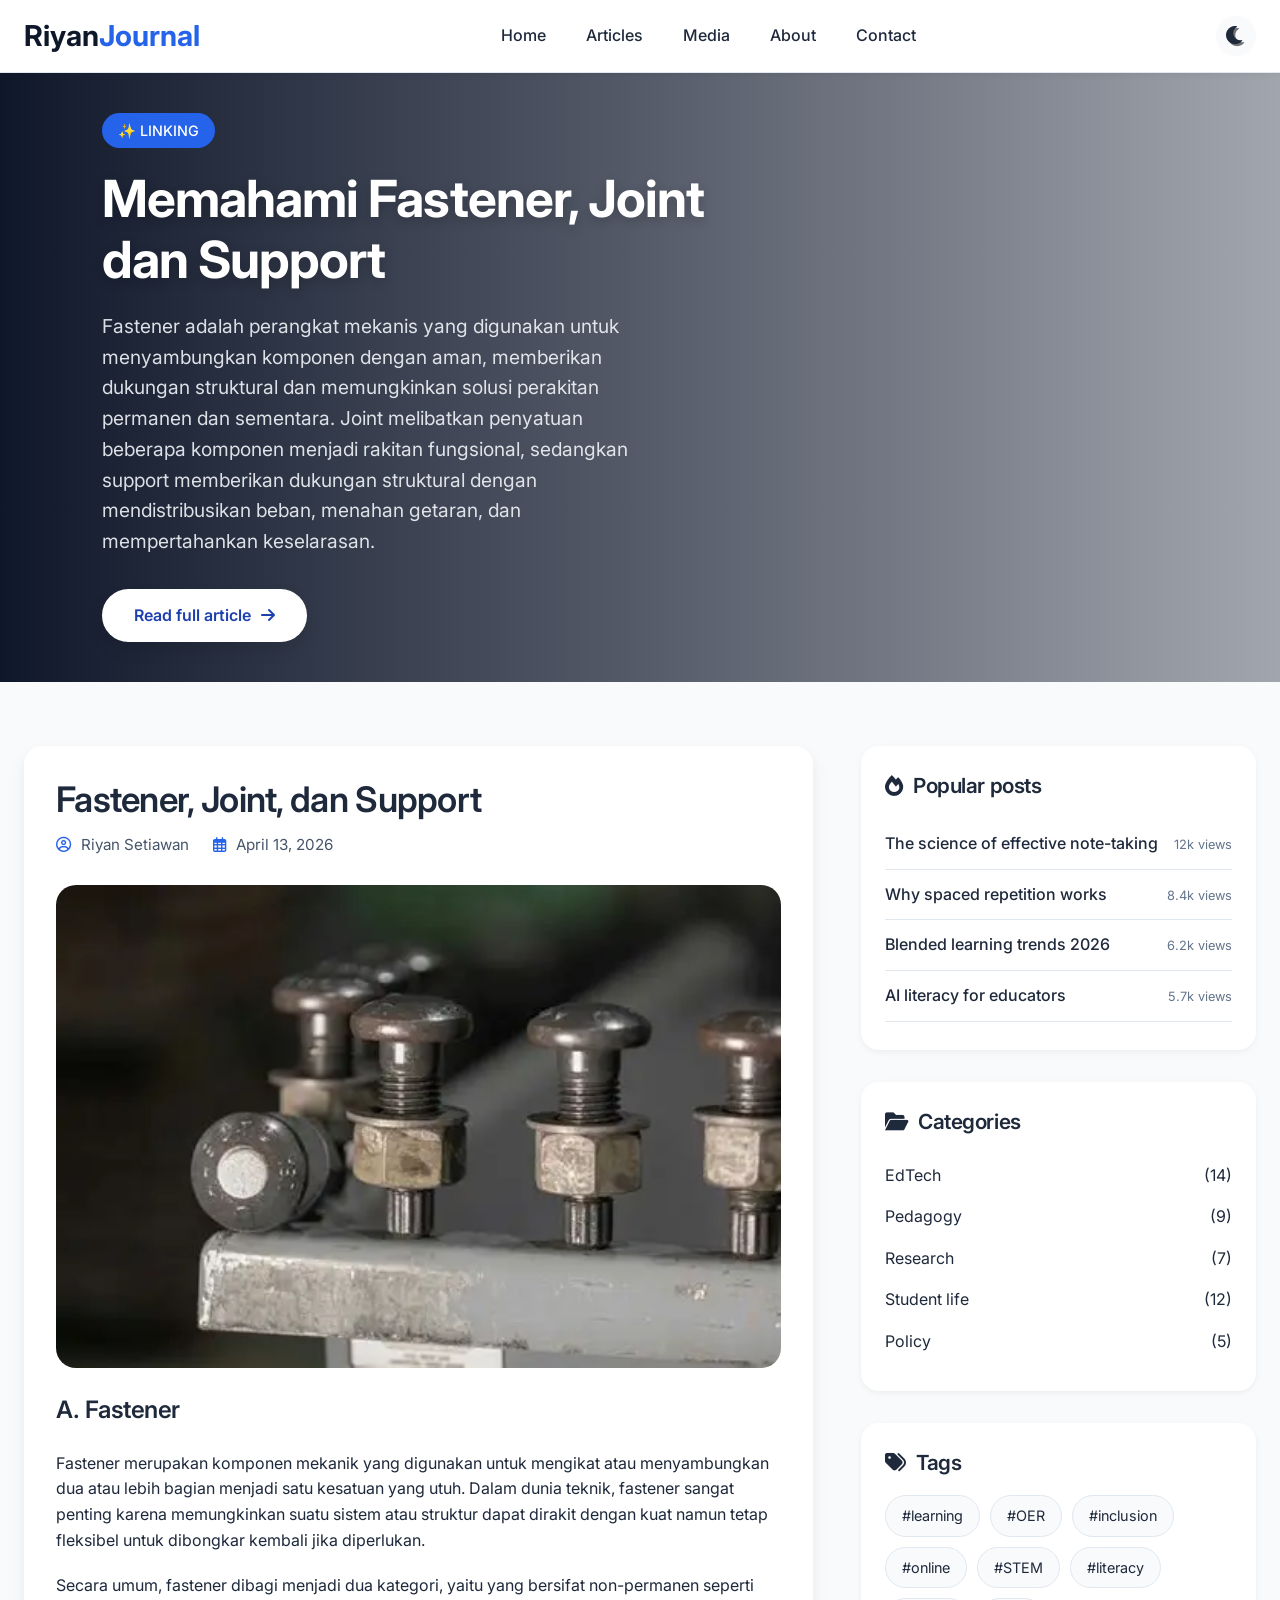
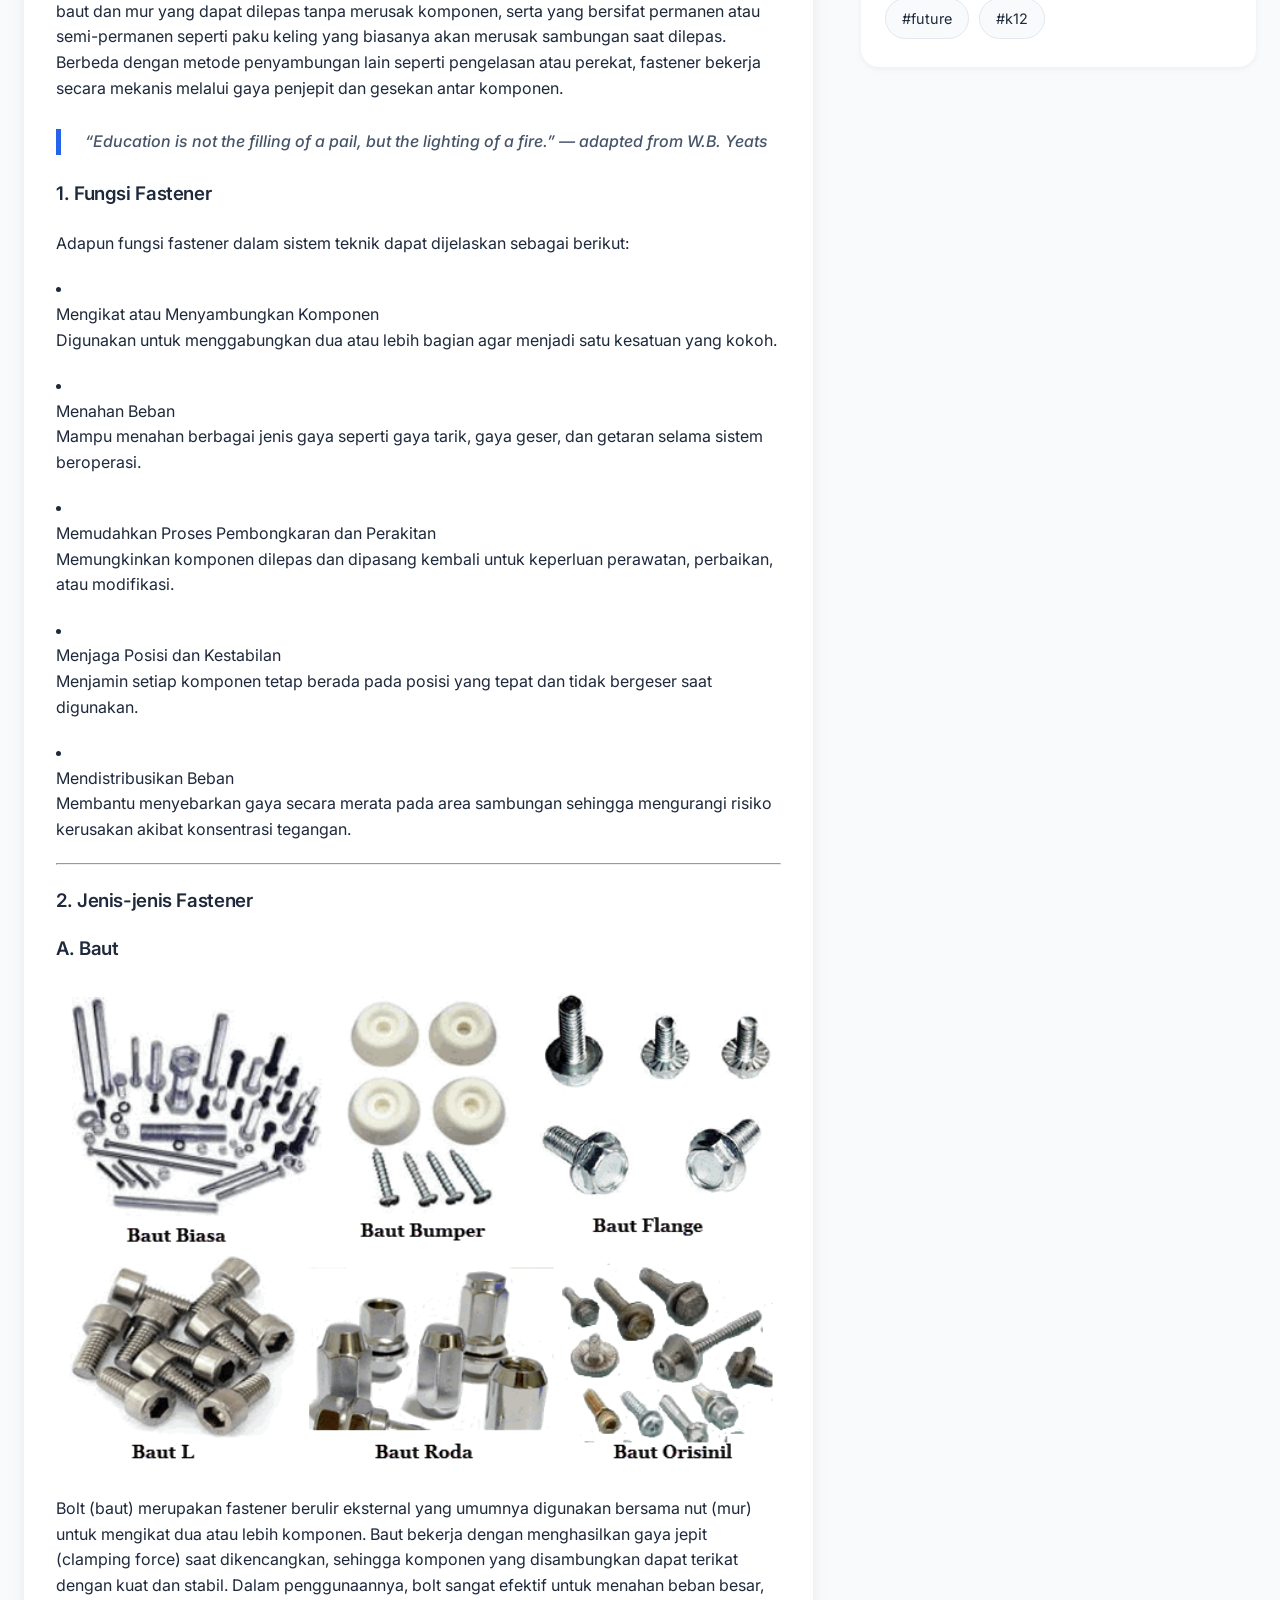
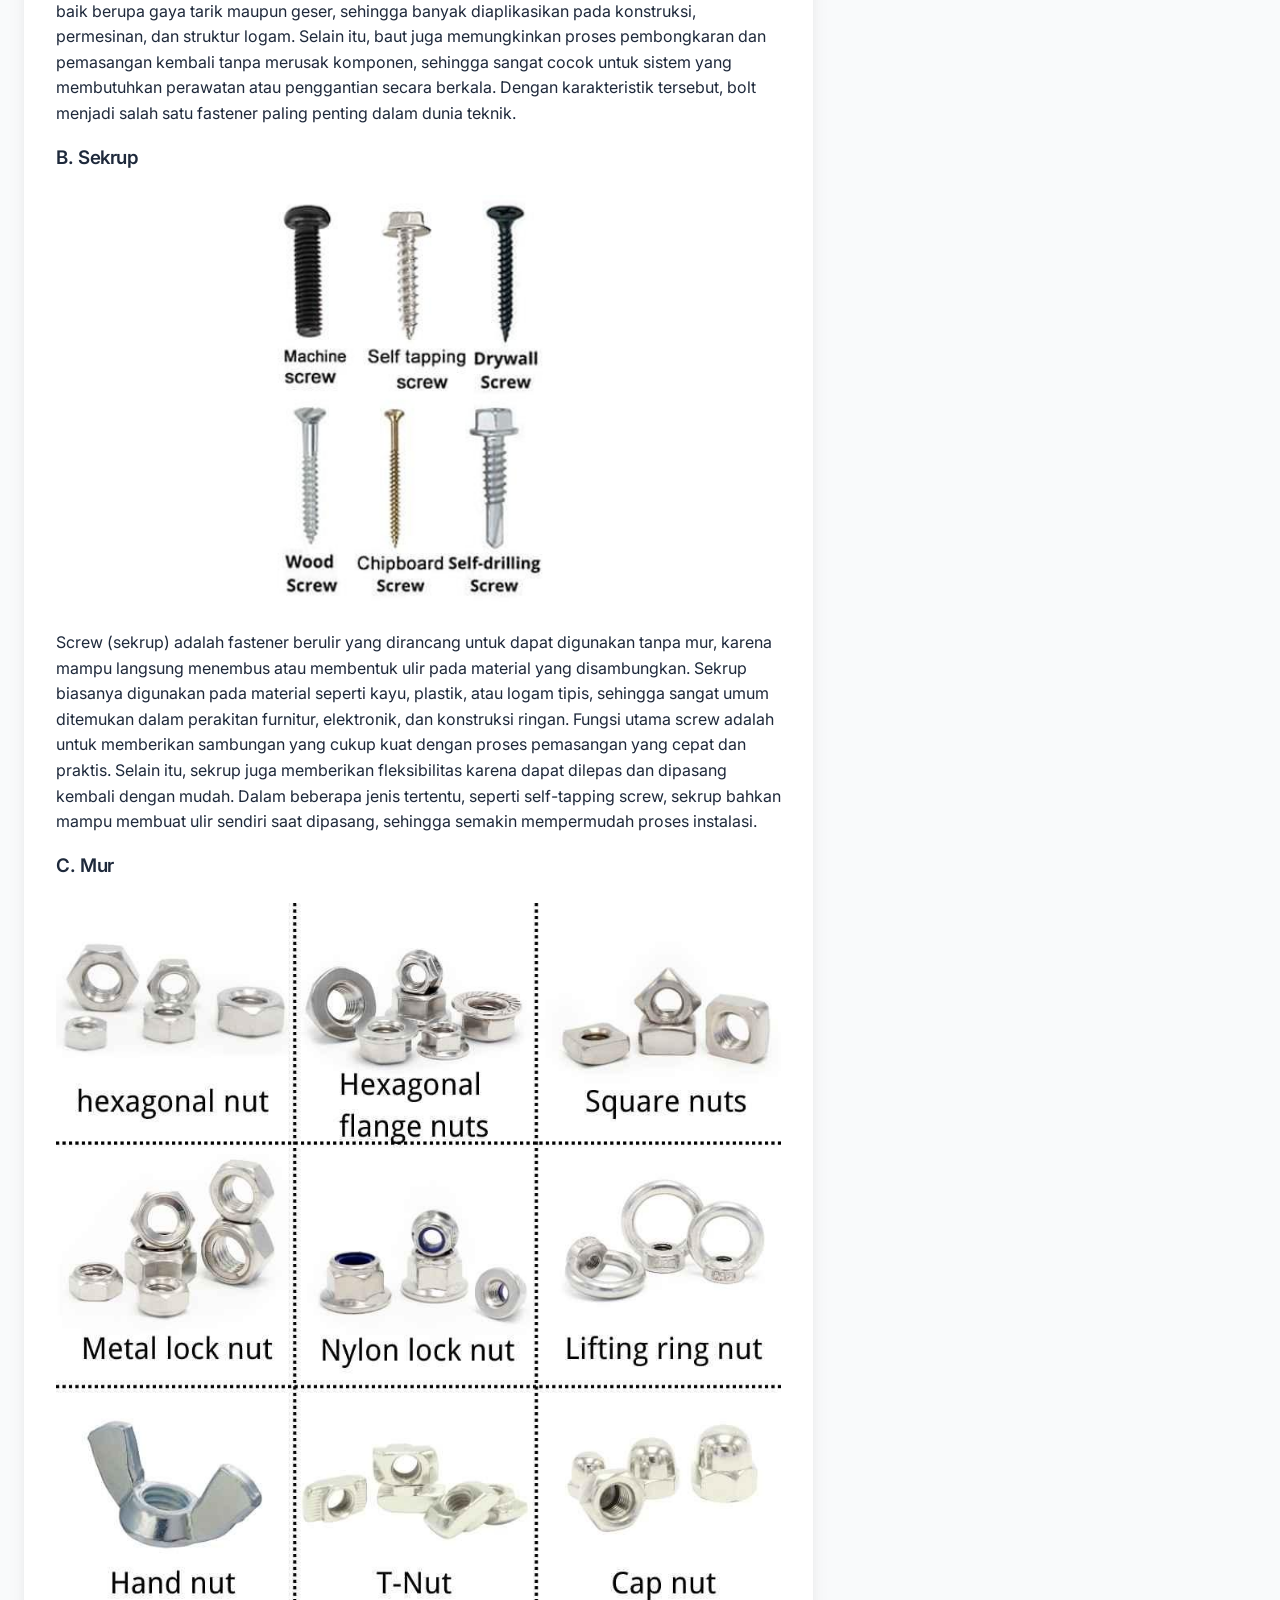
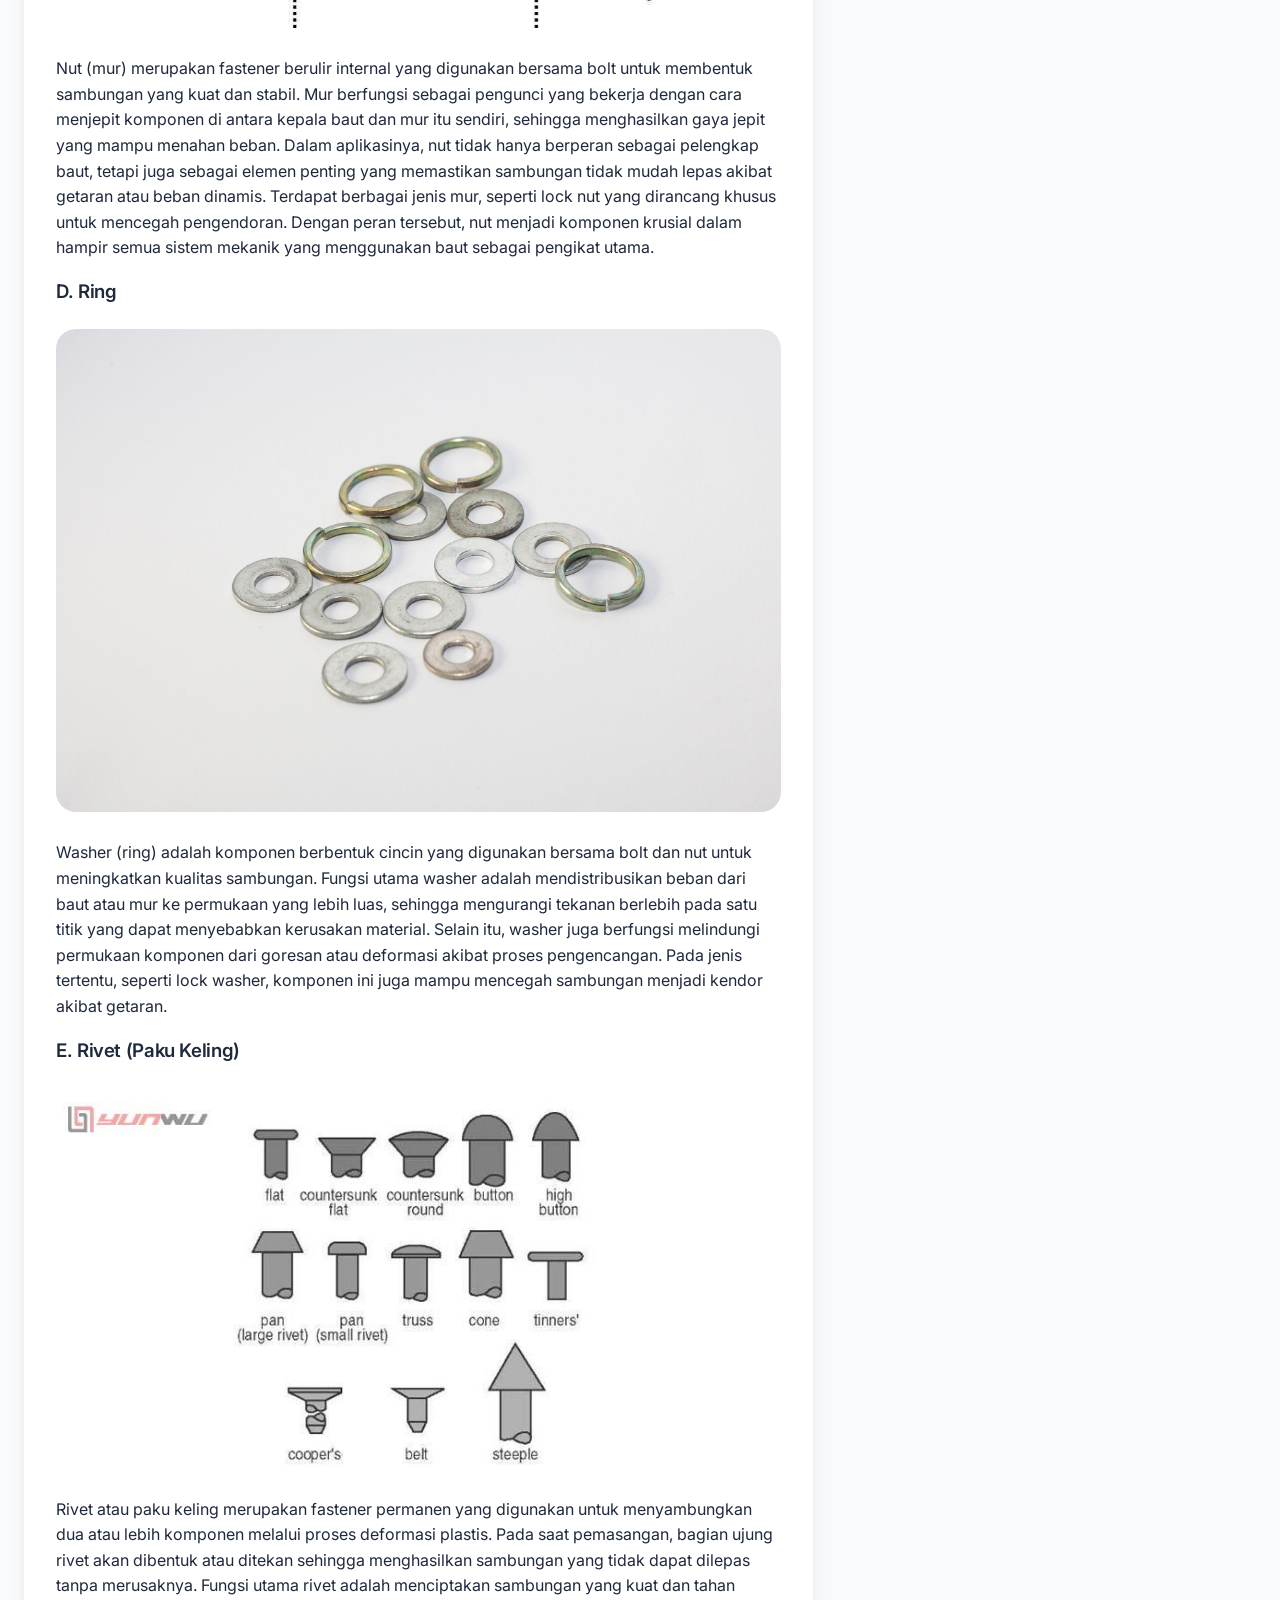
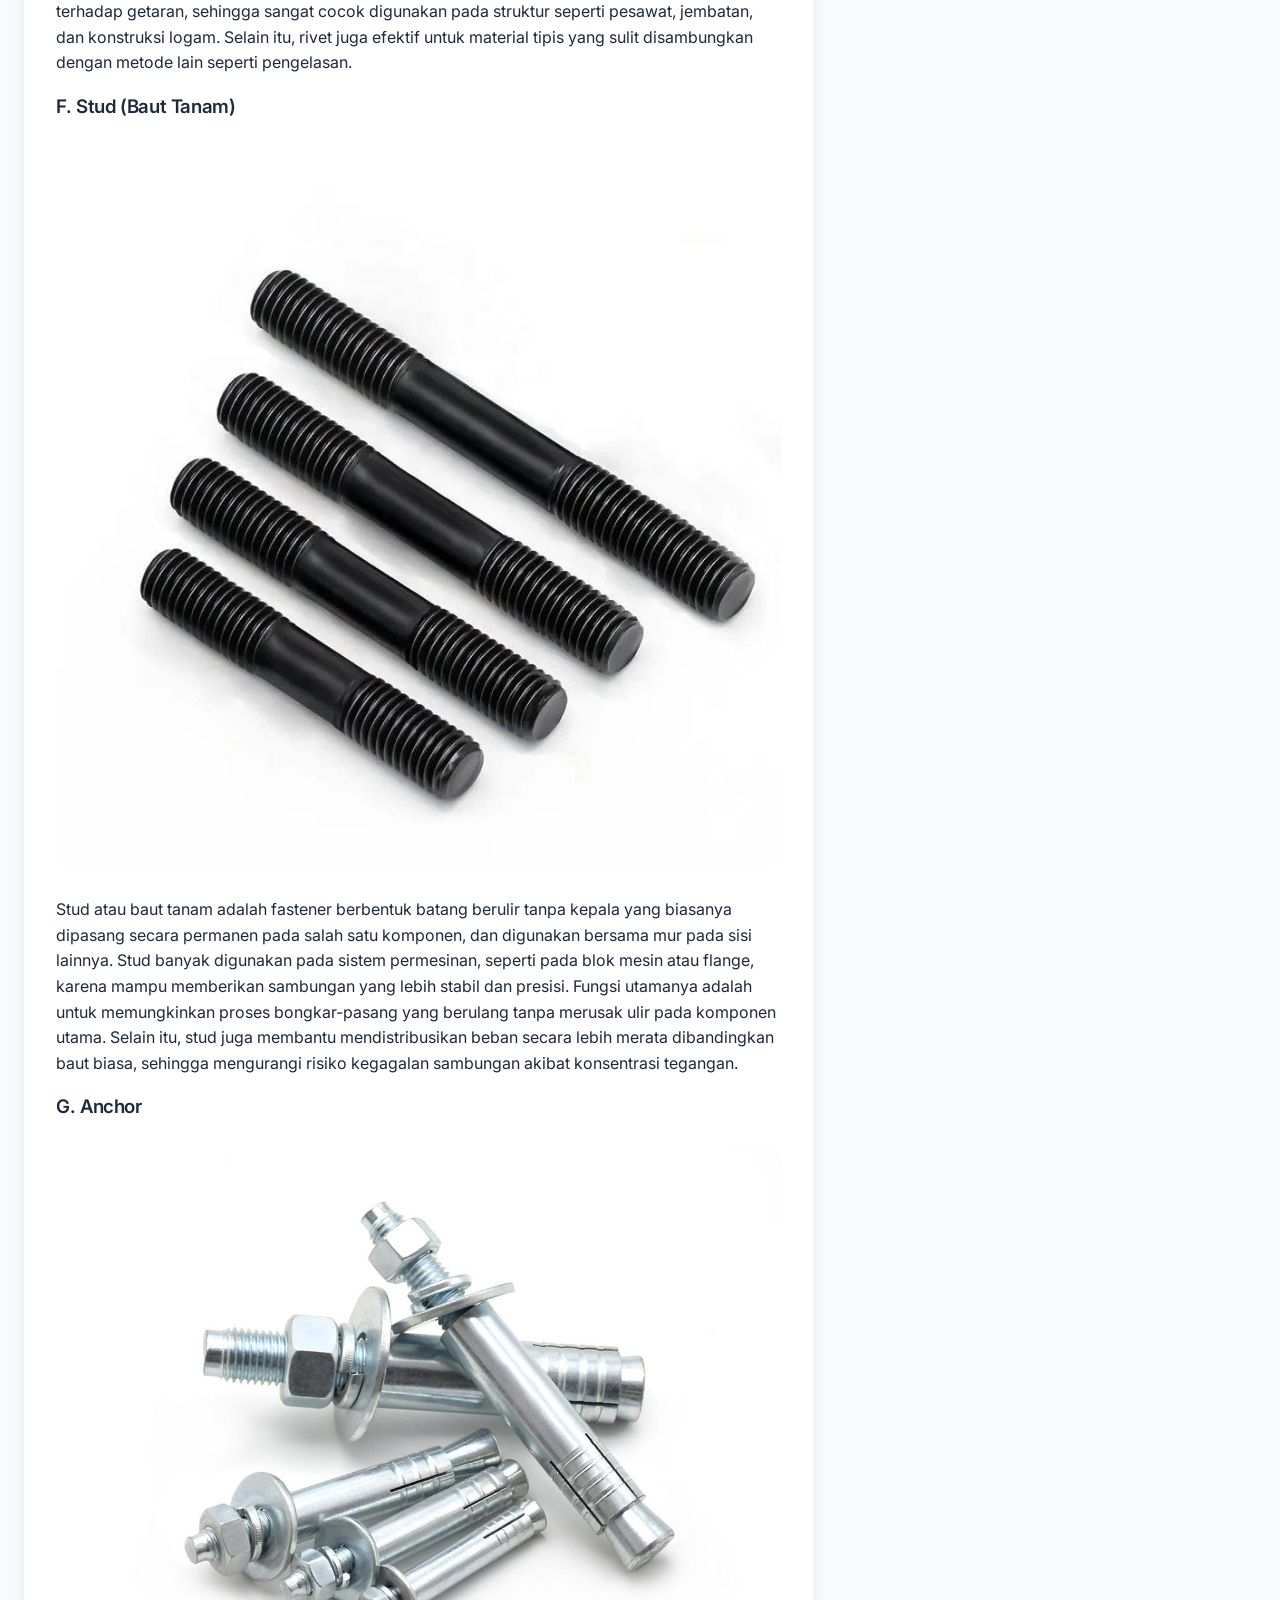
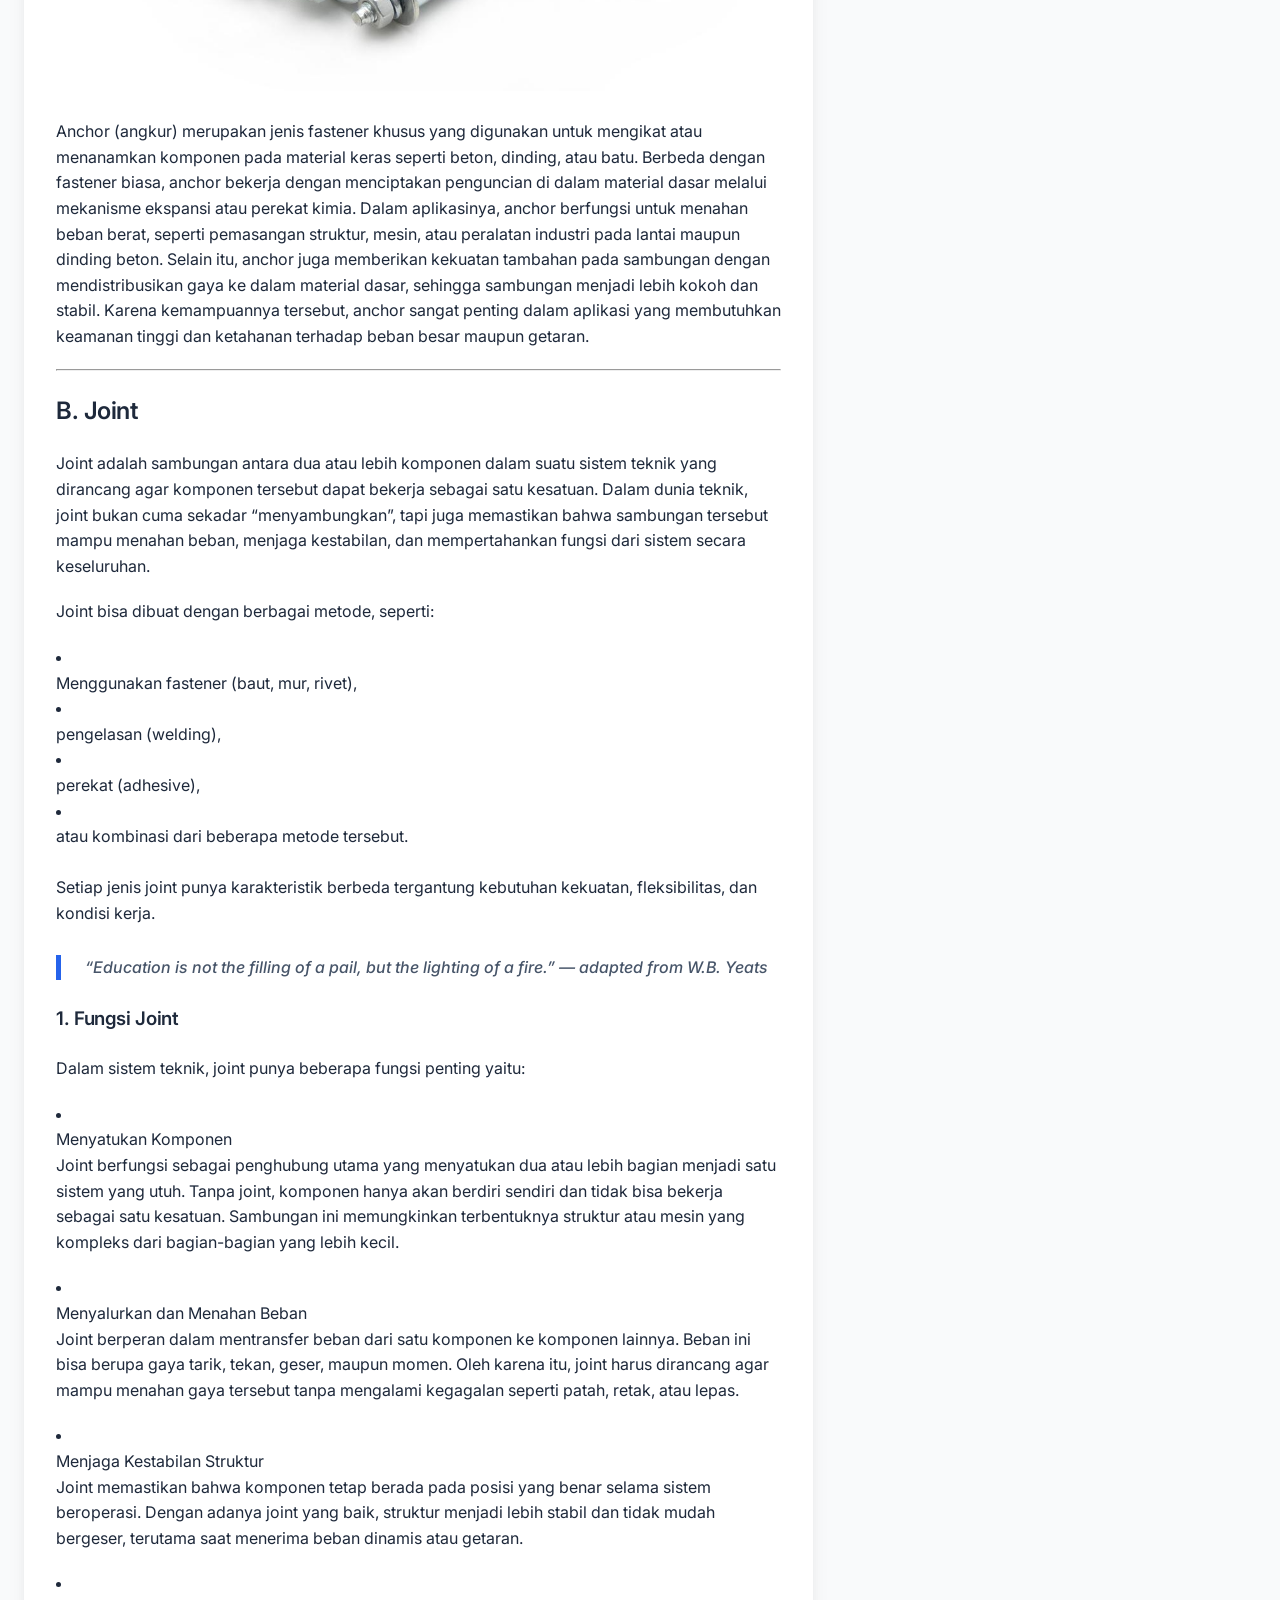
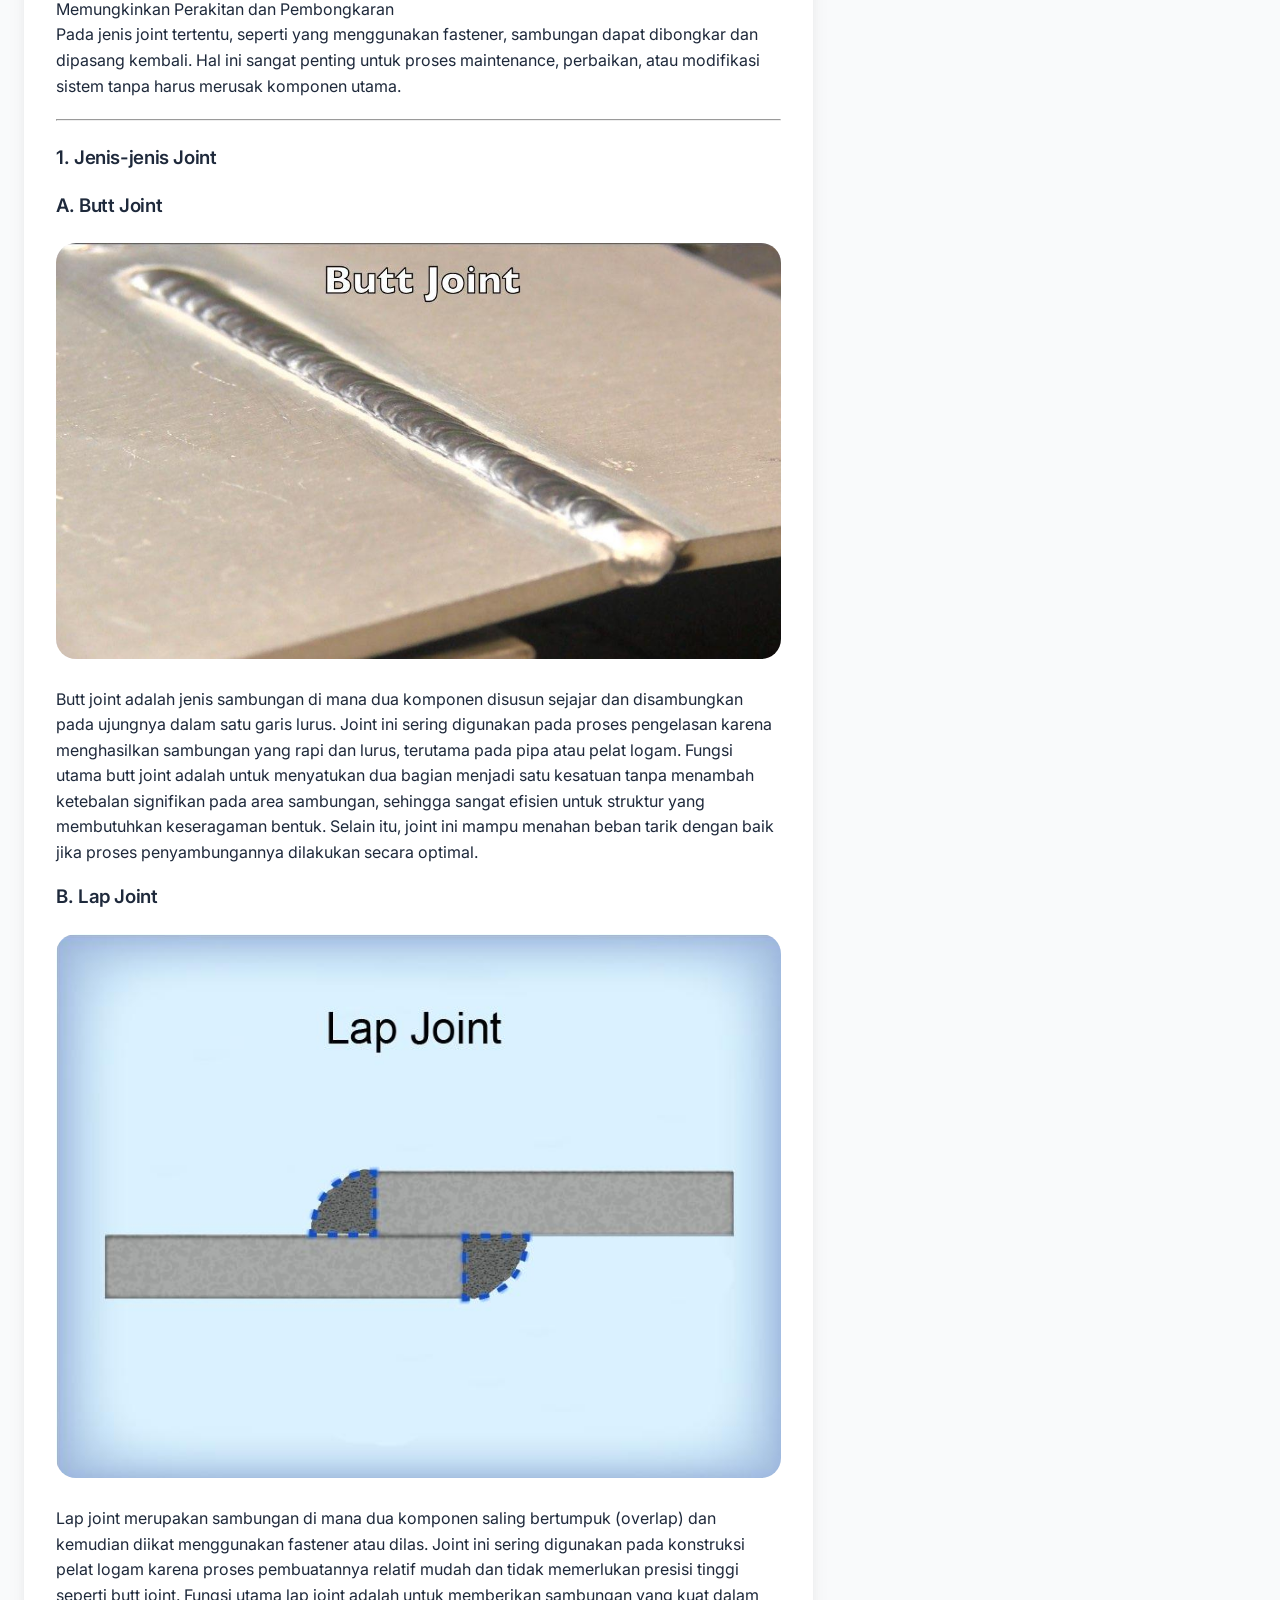
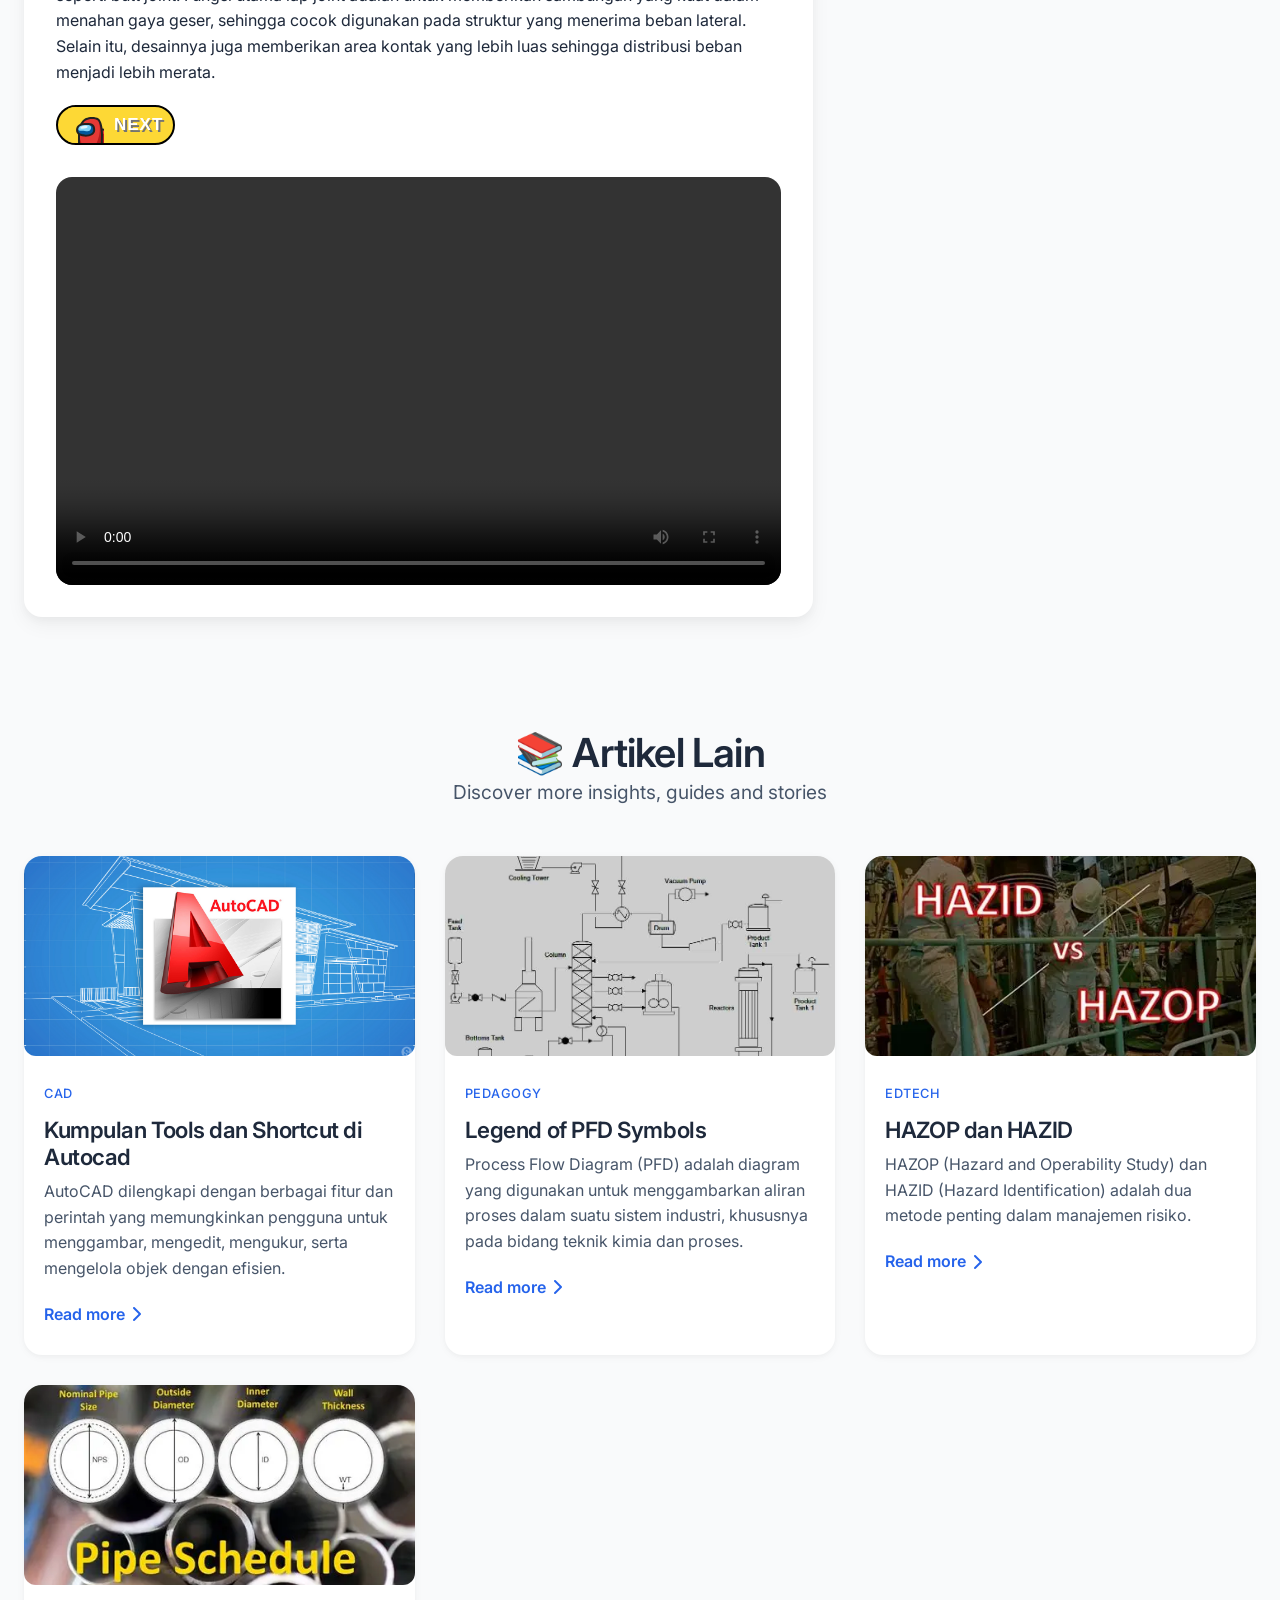
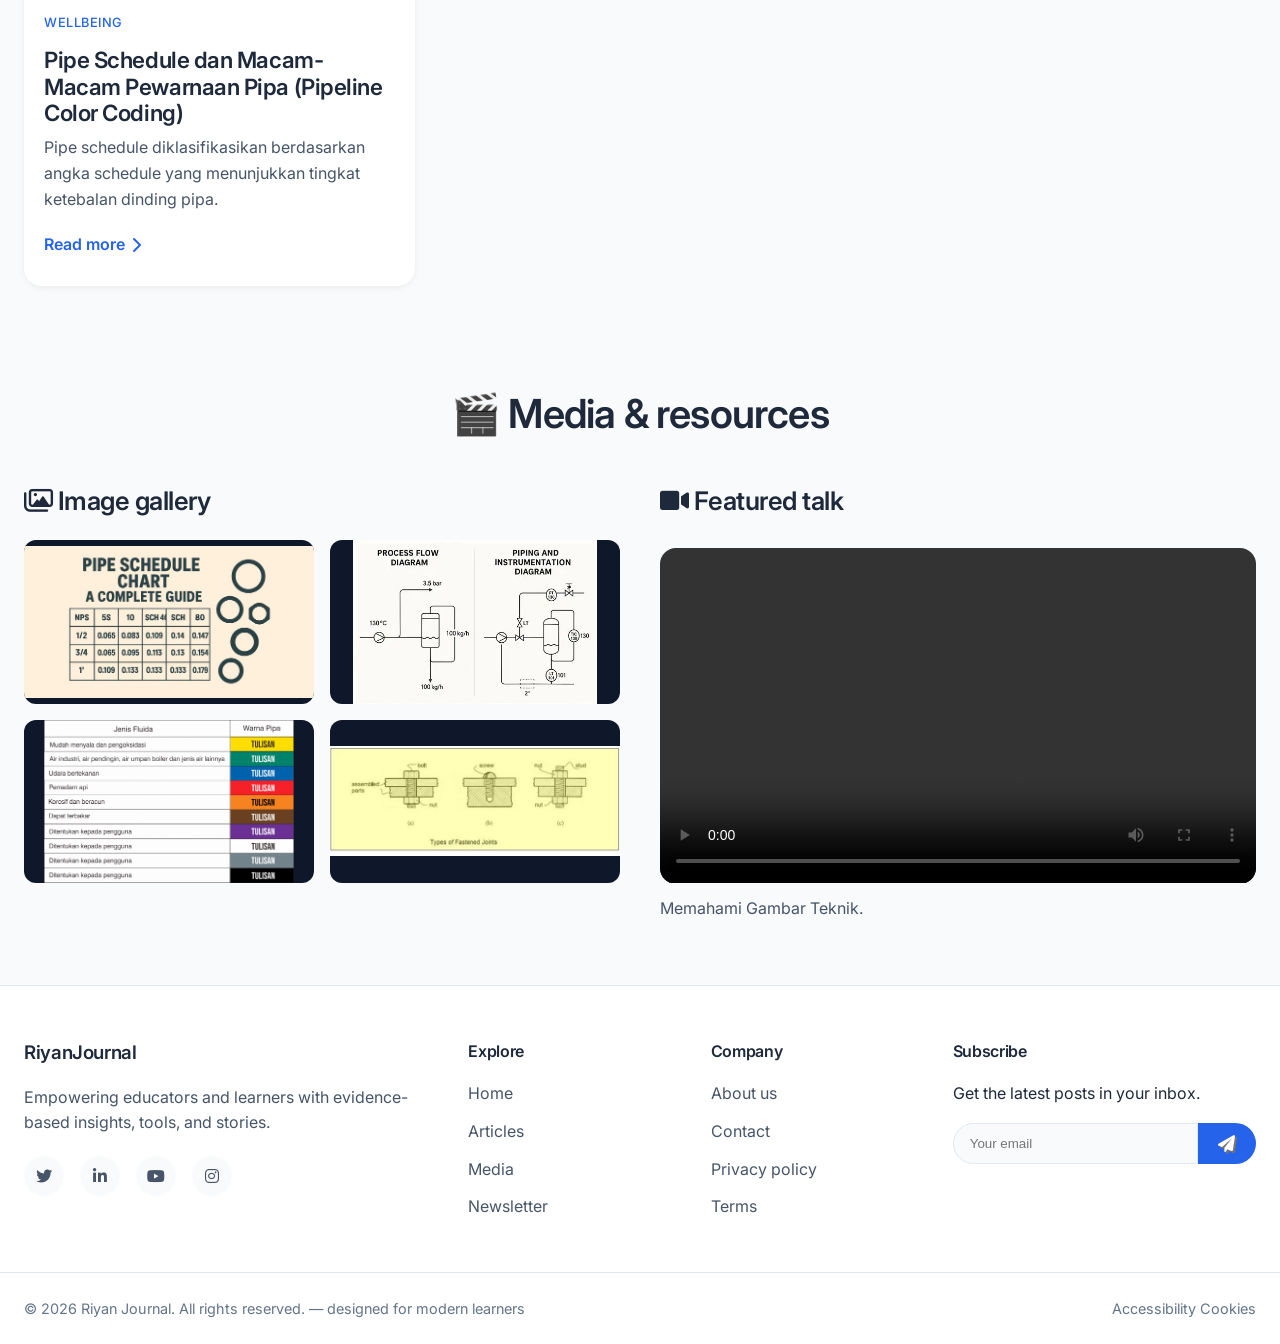
==== commit 9c18a919: "Update index.html" ====
--- a/index.html
+++ b/index.html
@@ -360,7 +360,7 @@
         <div class="cards-grid">
           <!-- tambahan di cards-grid -->
           <article class="card">
-            <div class="card-img"><img src="image/autocad-software-options.jpg"></div>
+            <div class="card-img"><img src="autocad-software-options.jpg"></div>
             <div class="card-content">
               <span class="card-category">CAD</span>
               <h3>Kumpulan Tools dan Shortcut di Autocad</h3>
